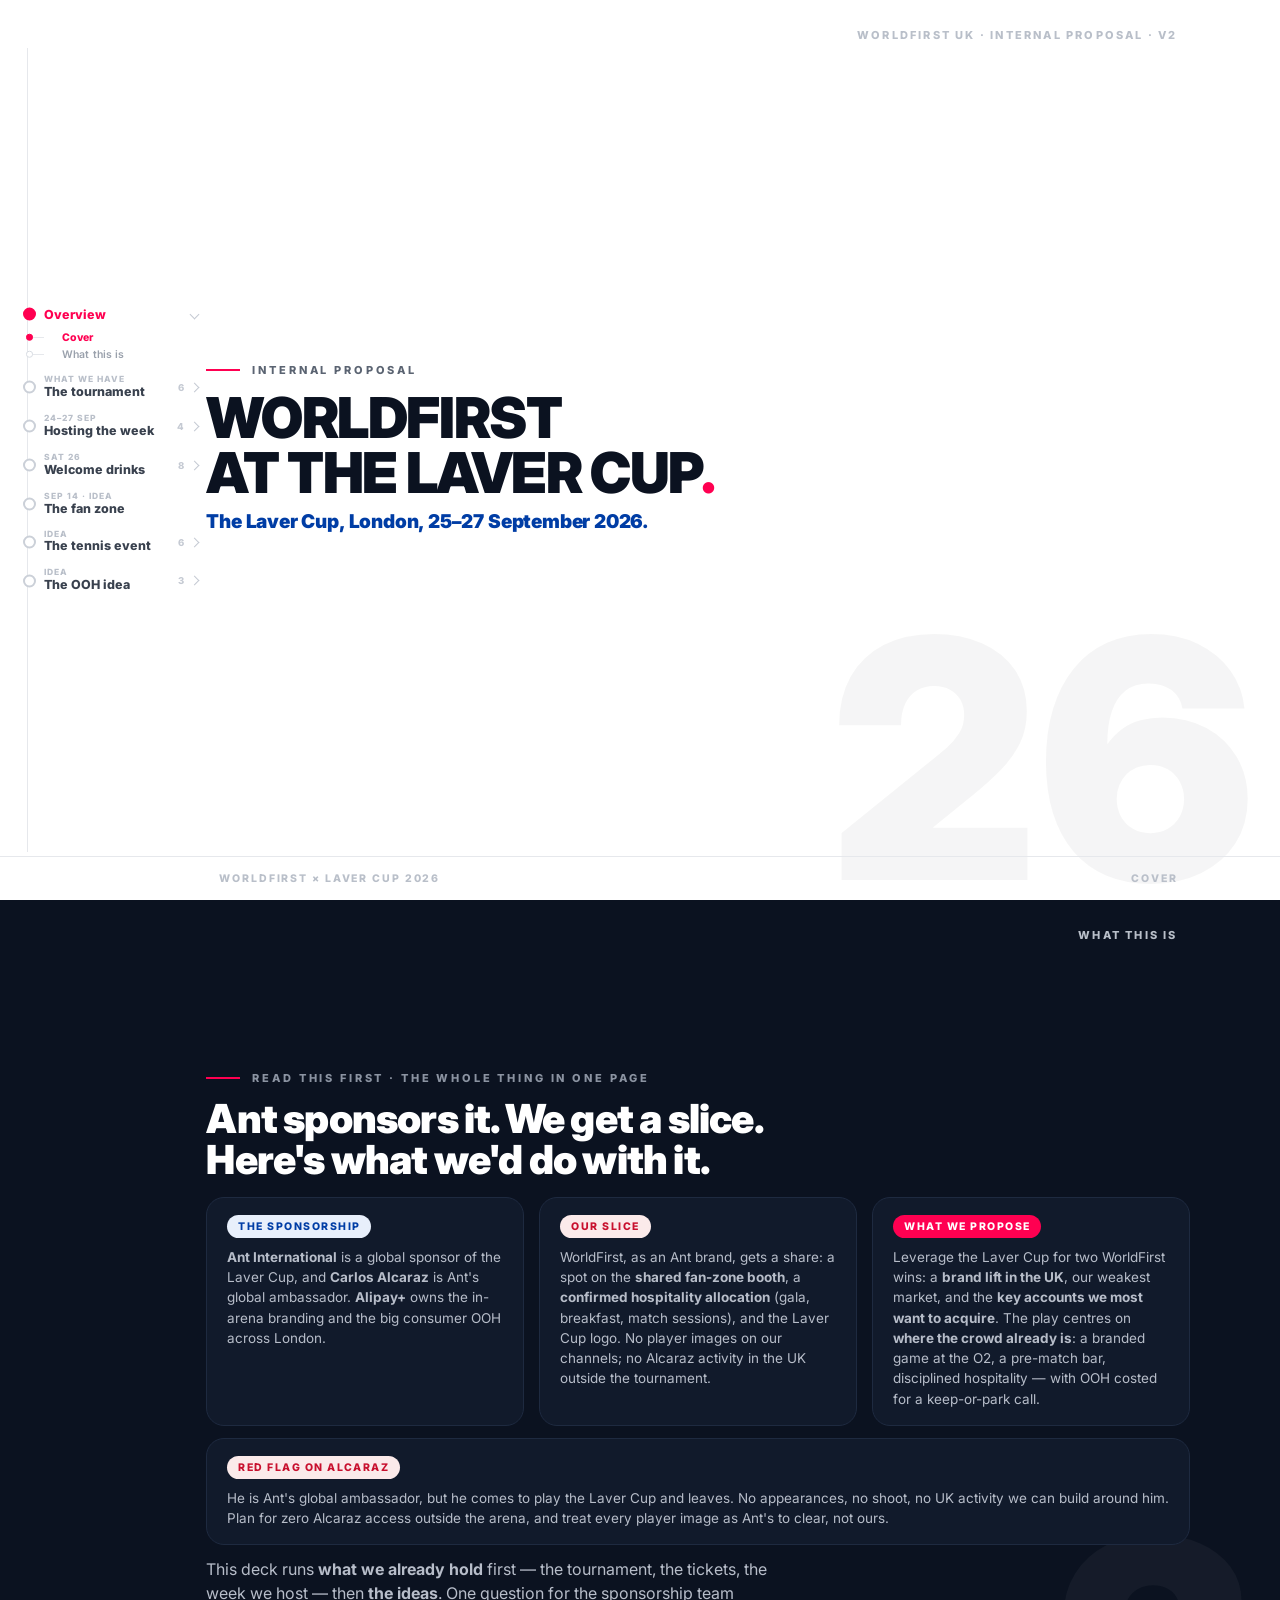
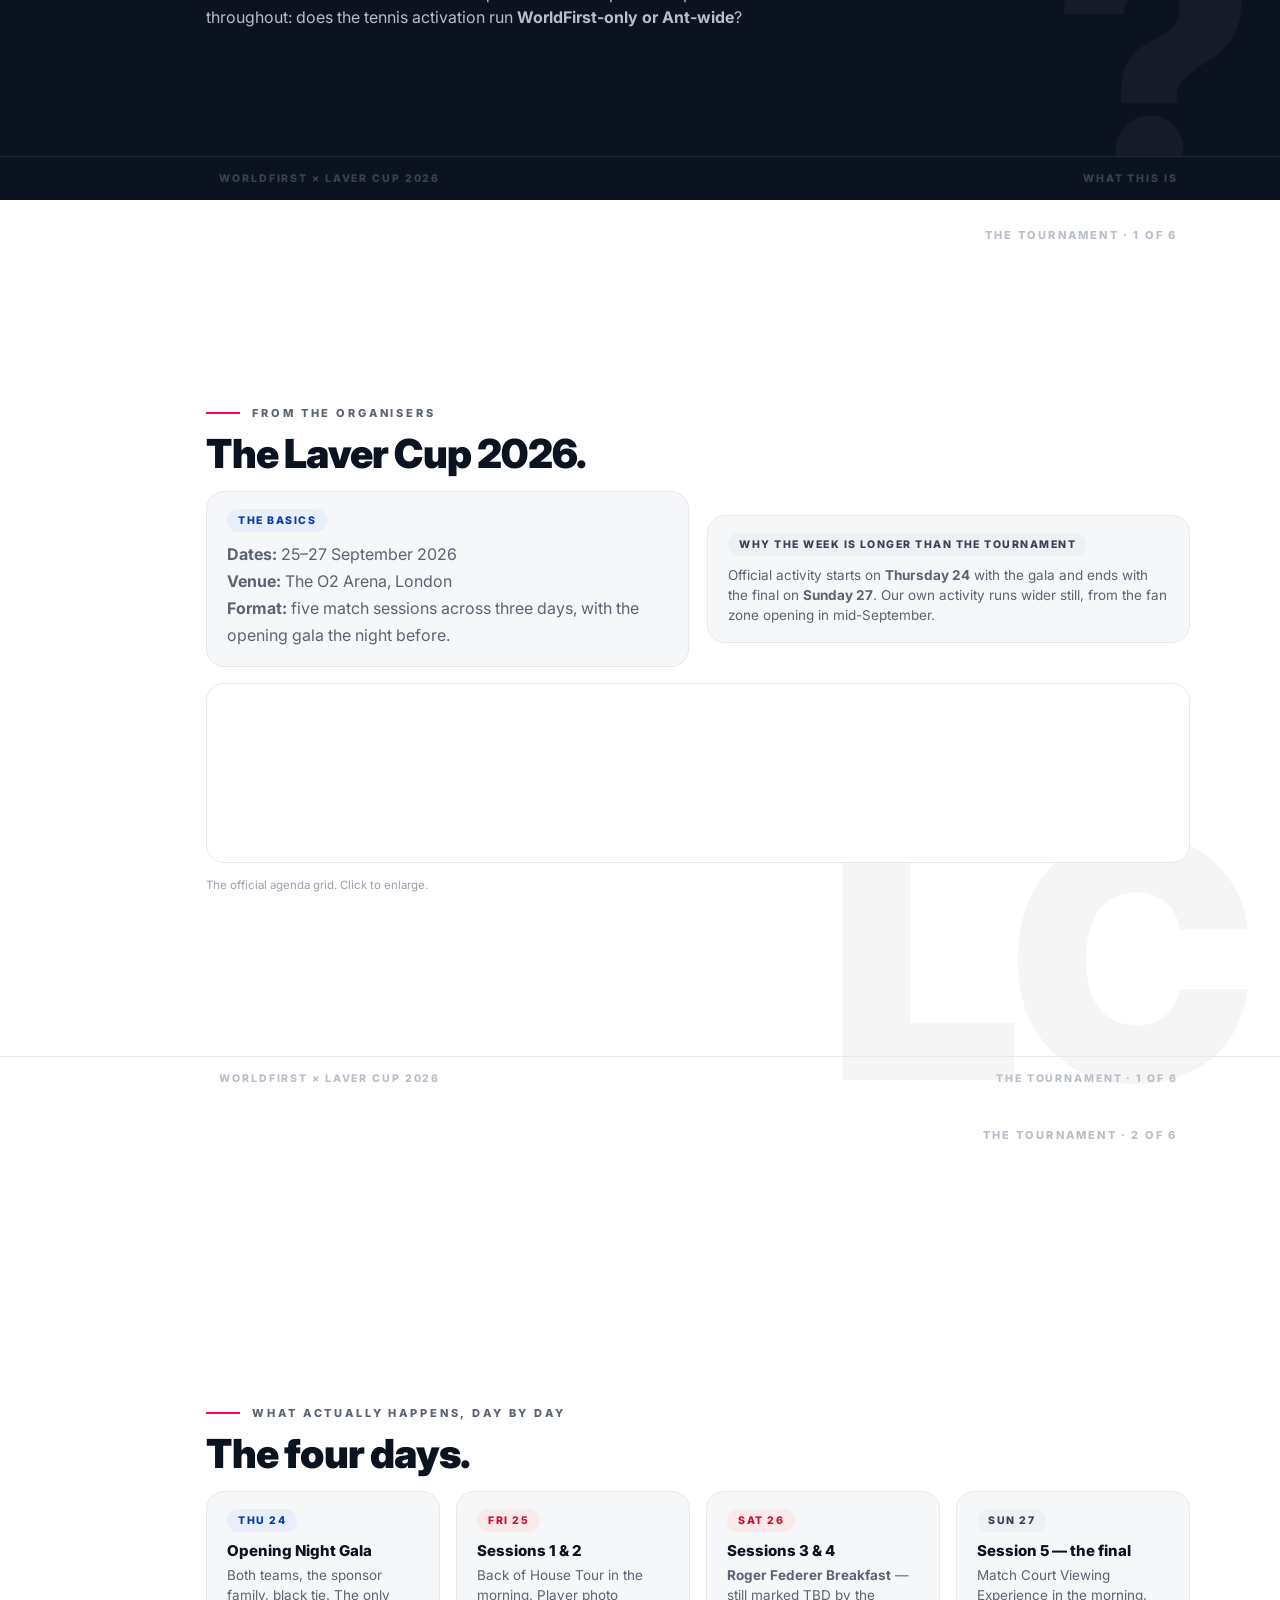
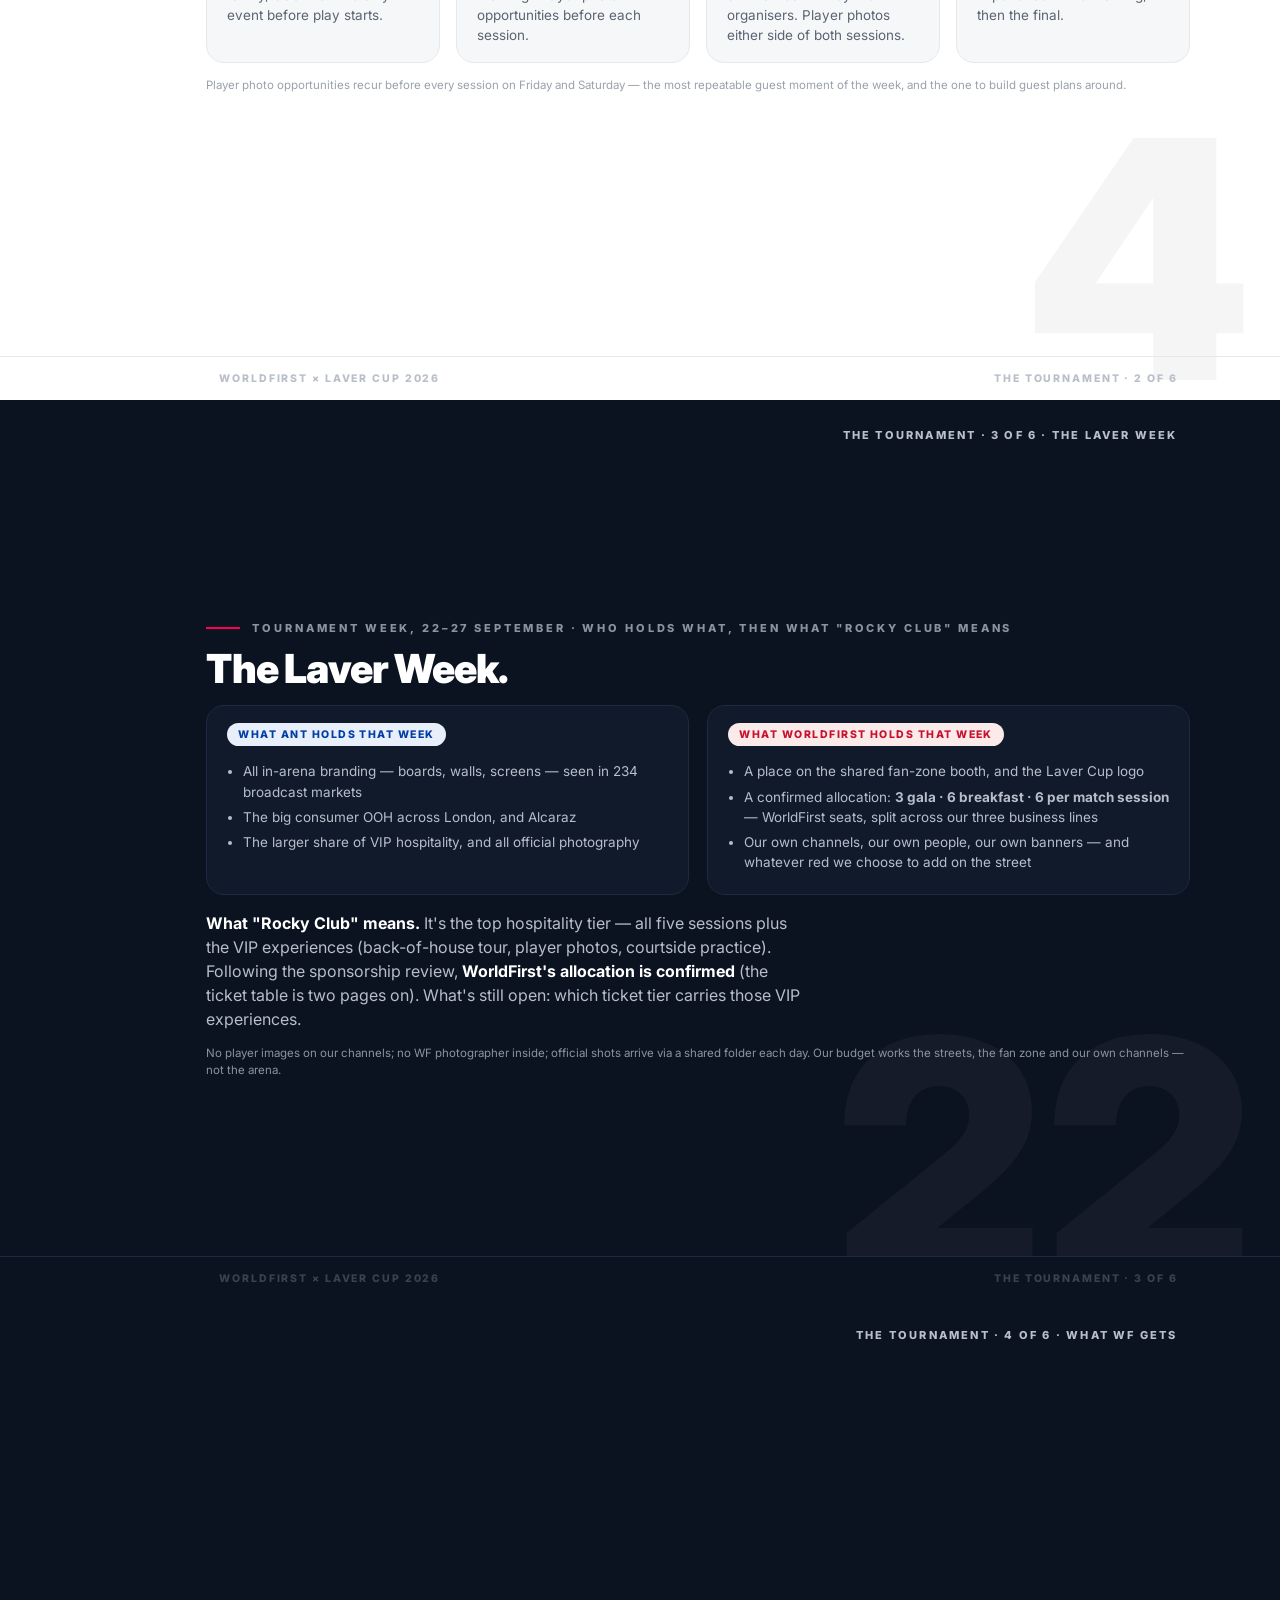
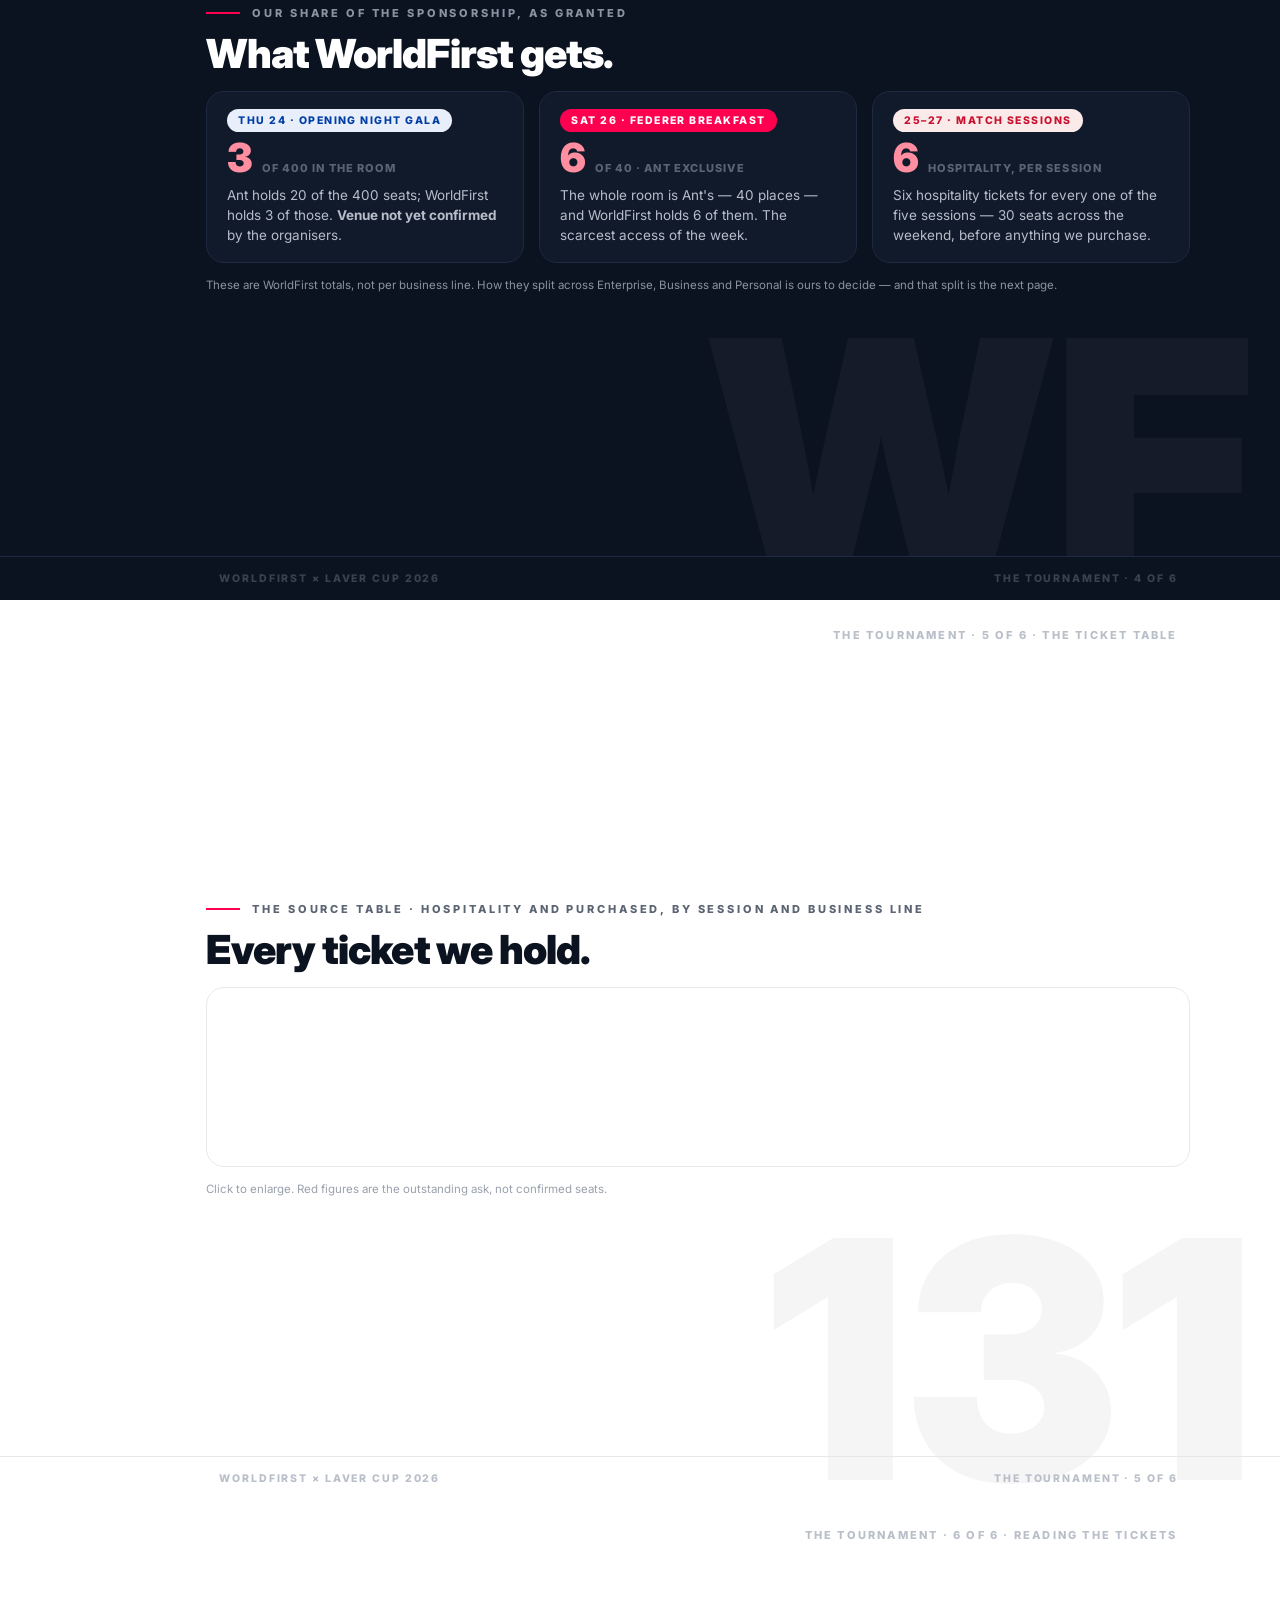
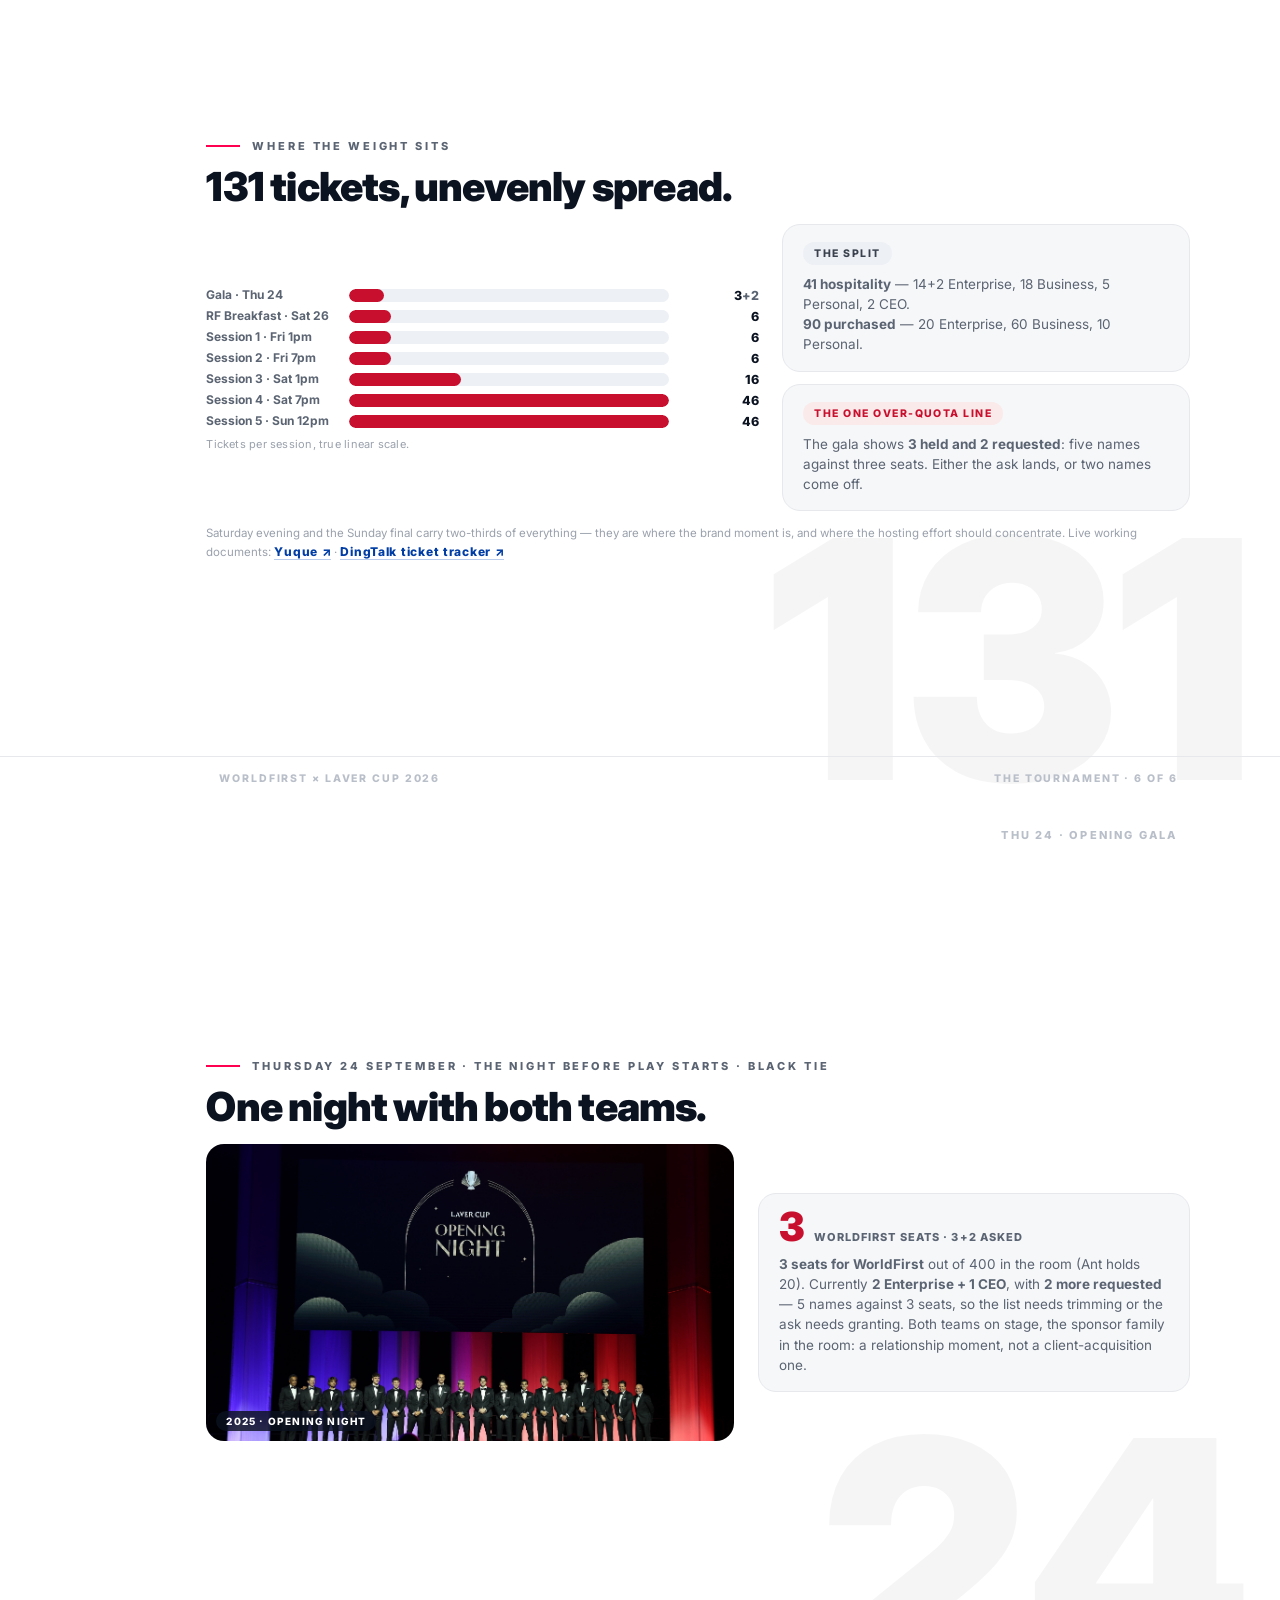
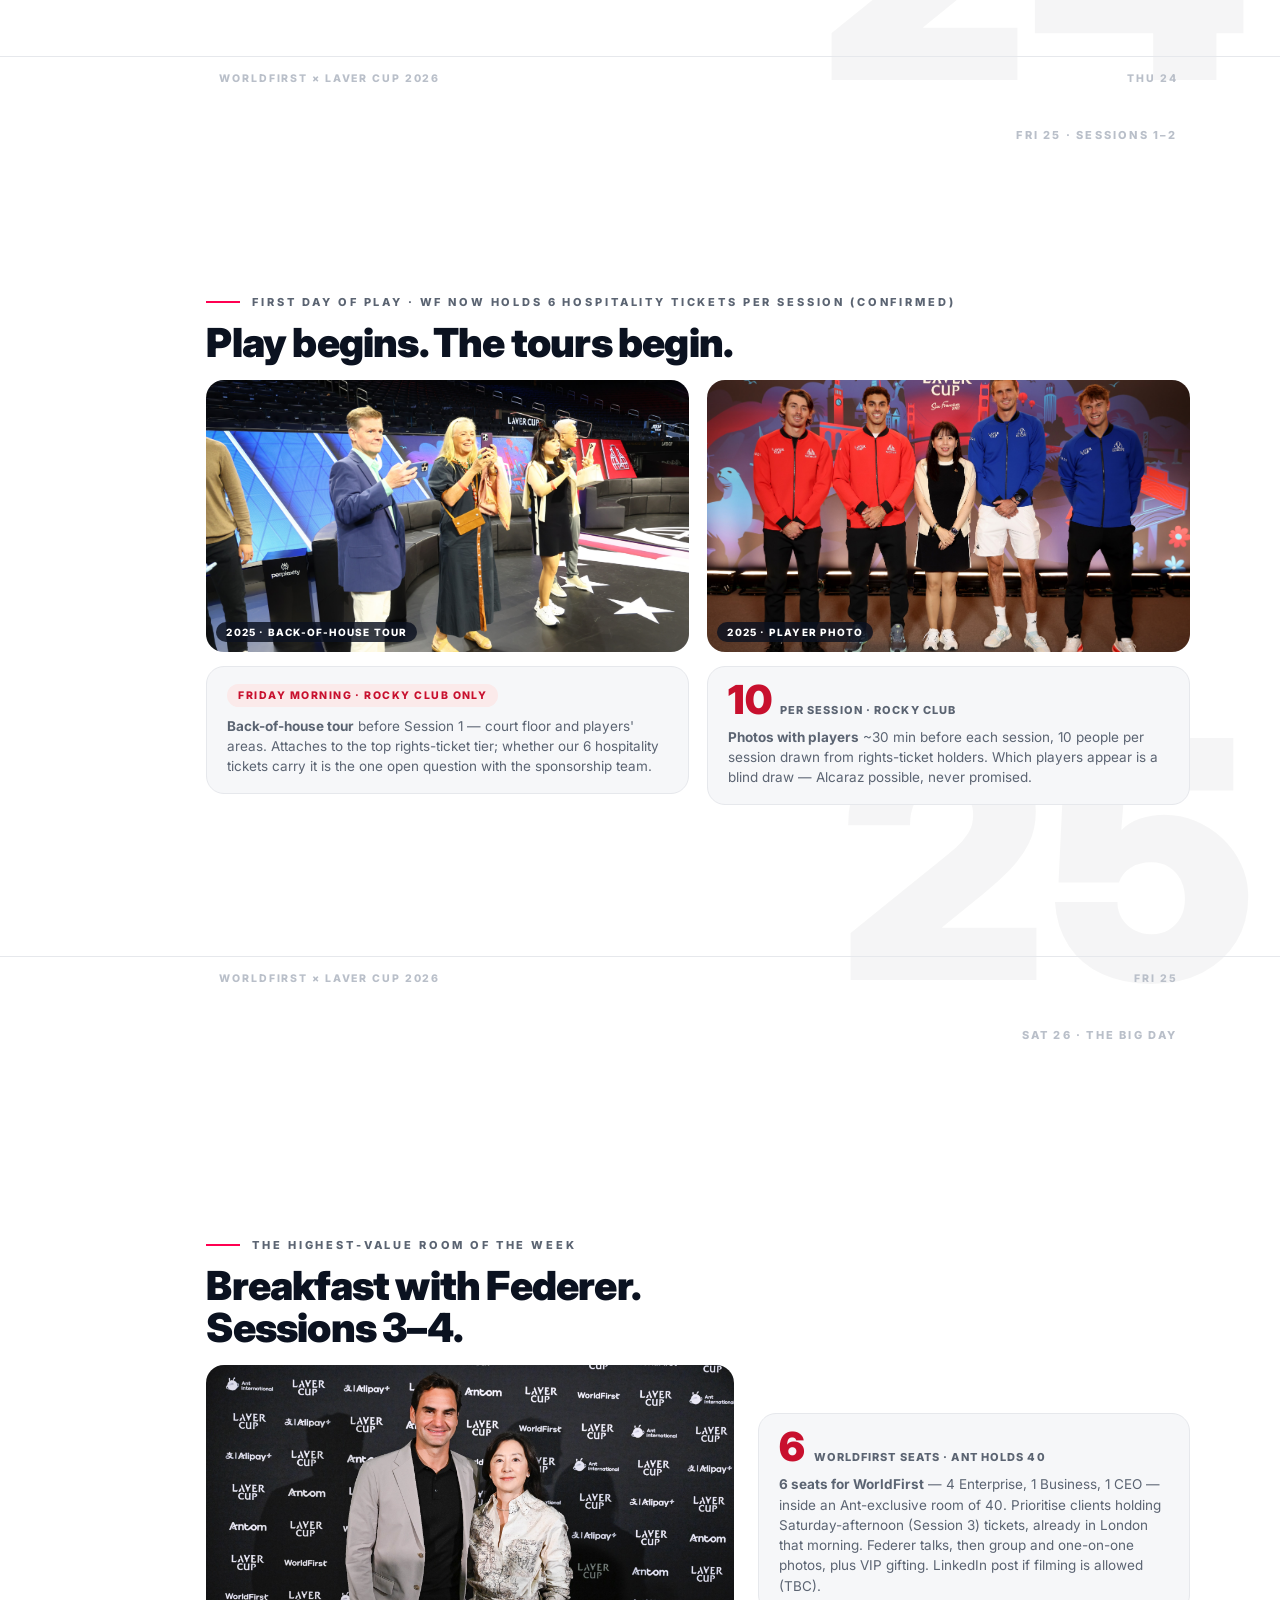
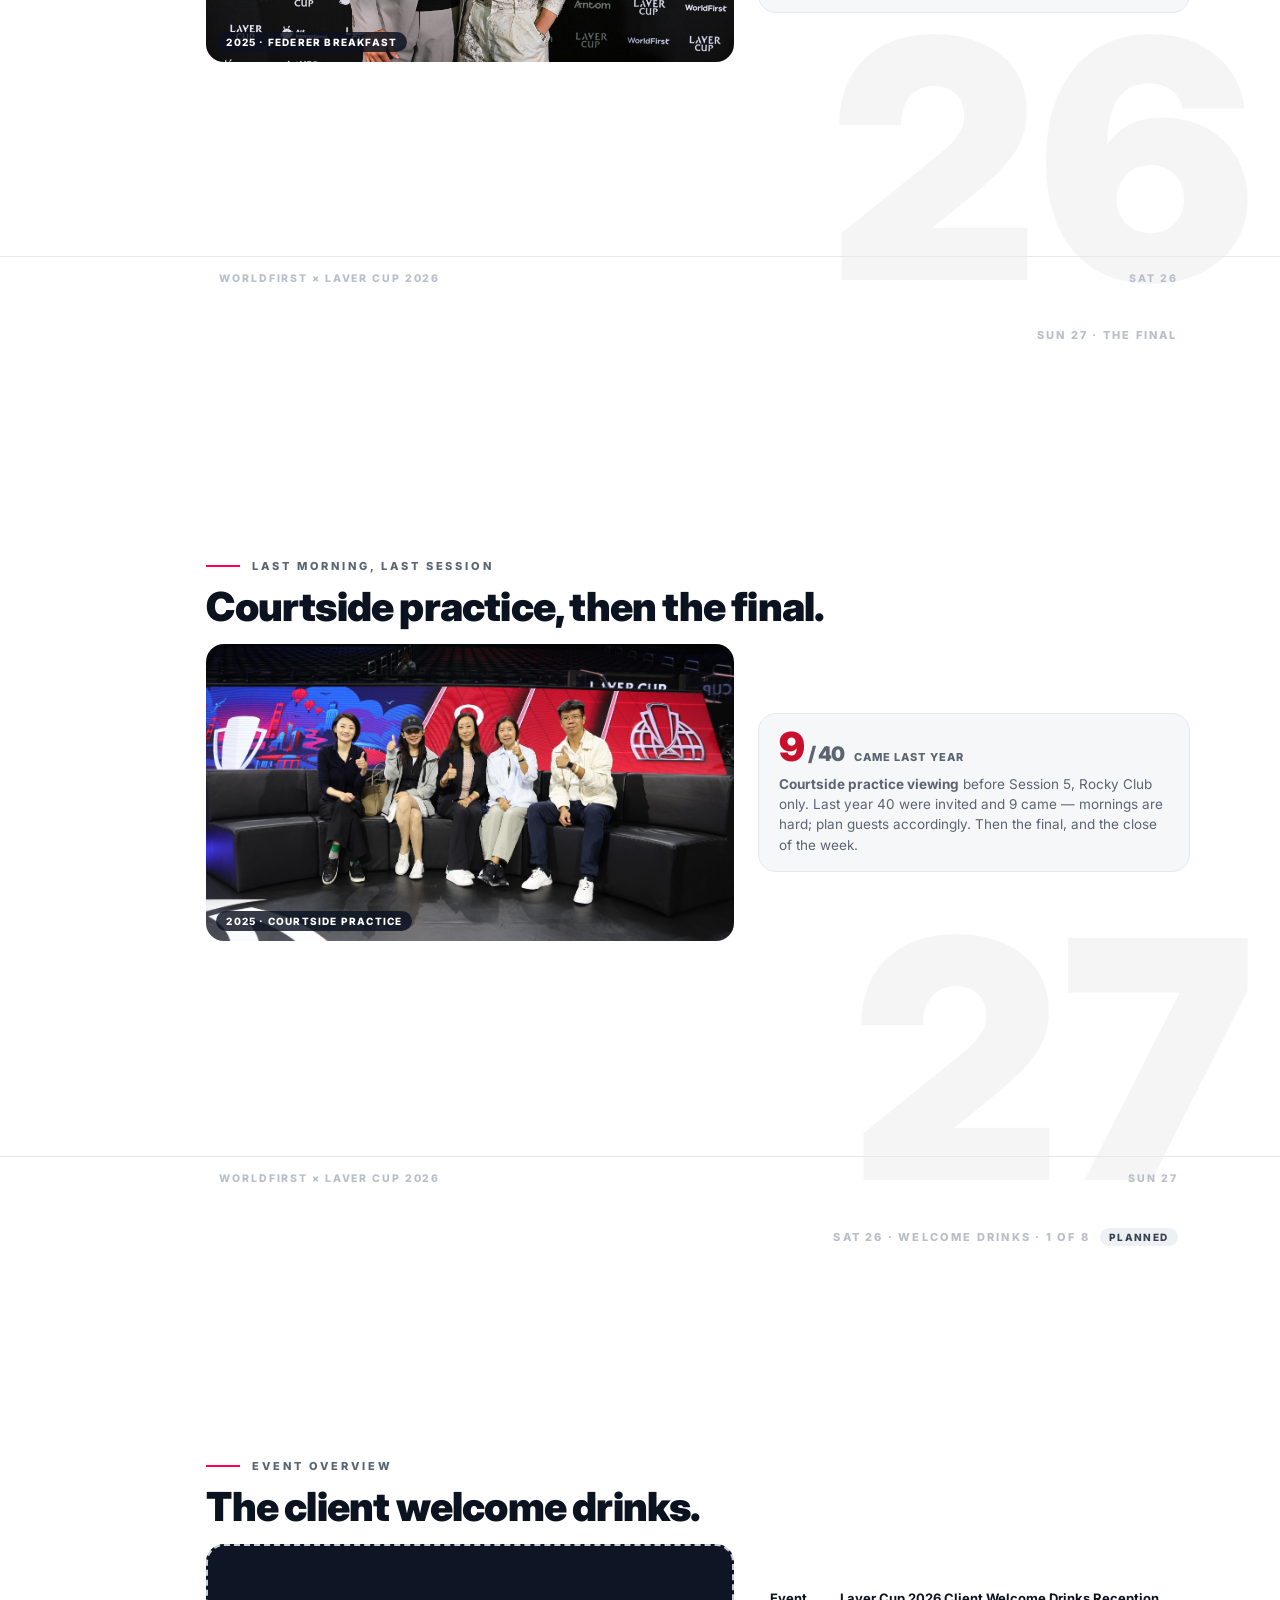
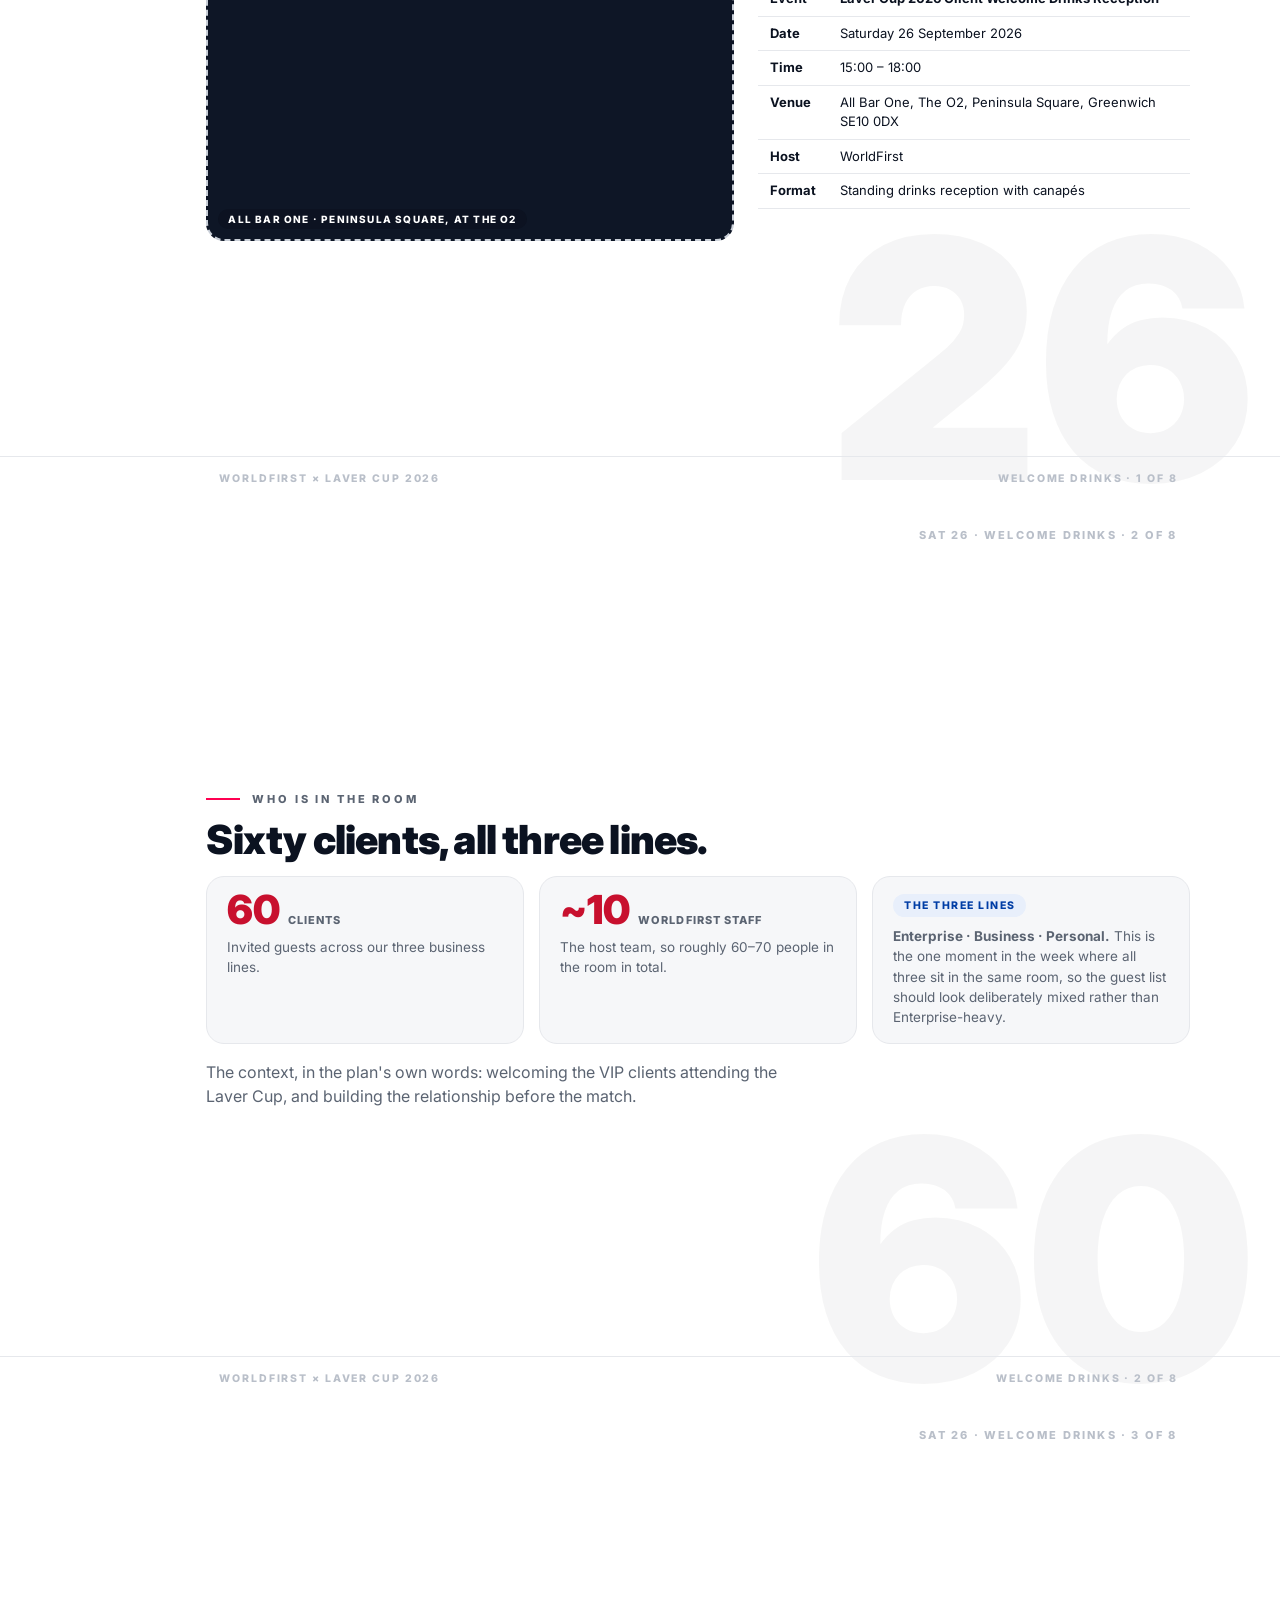
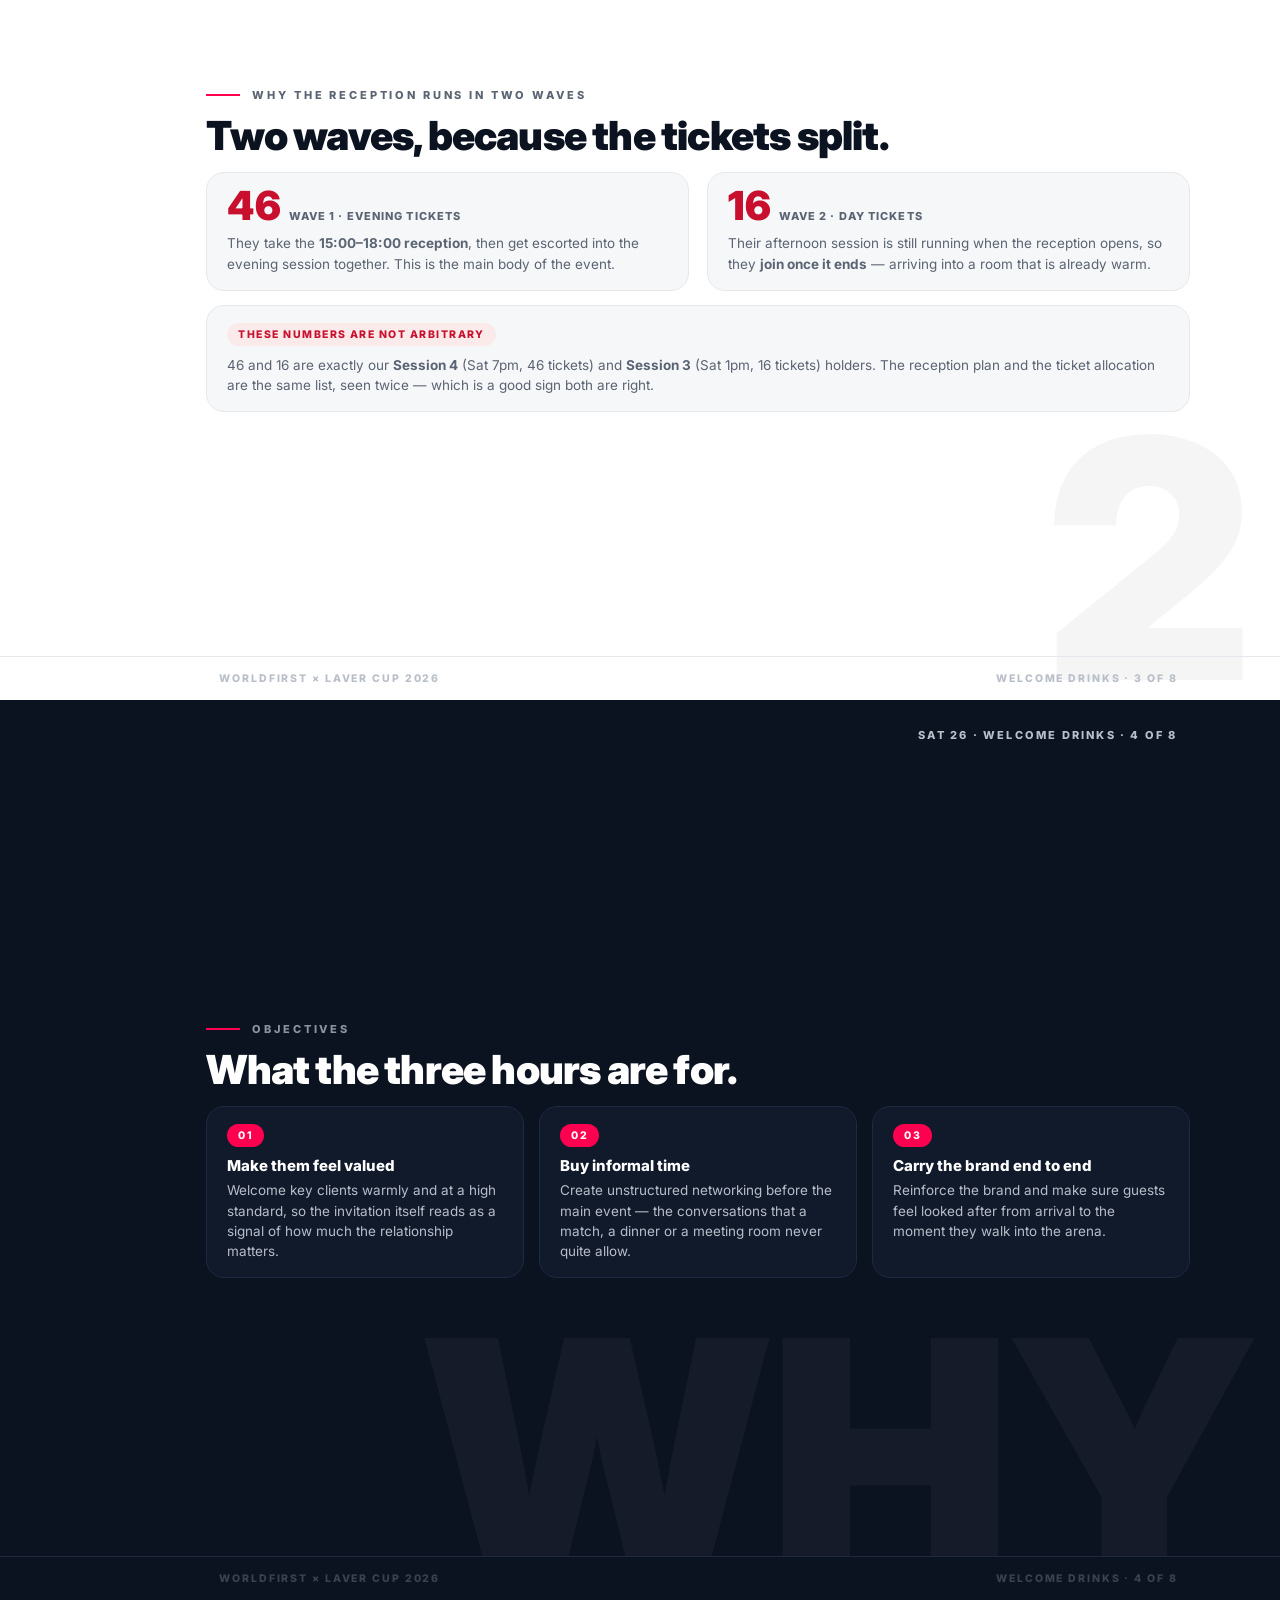
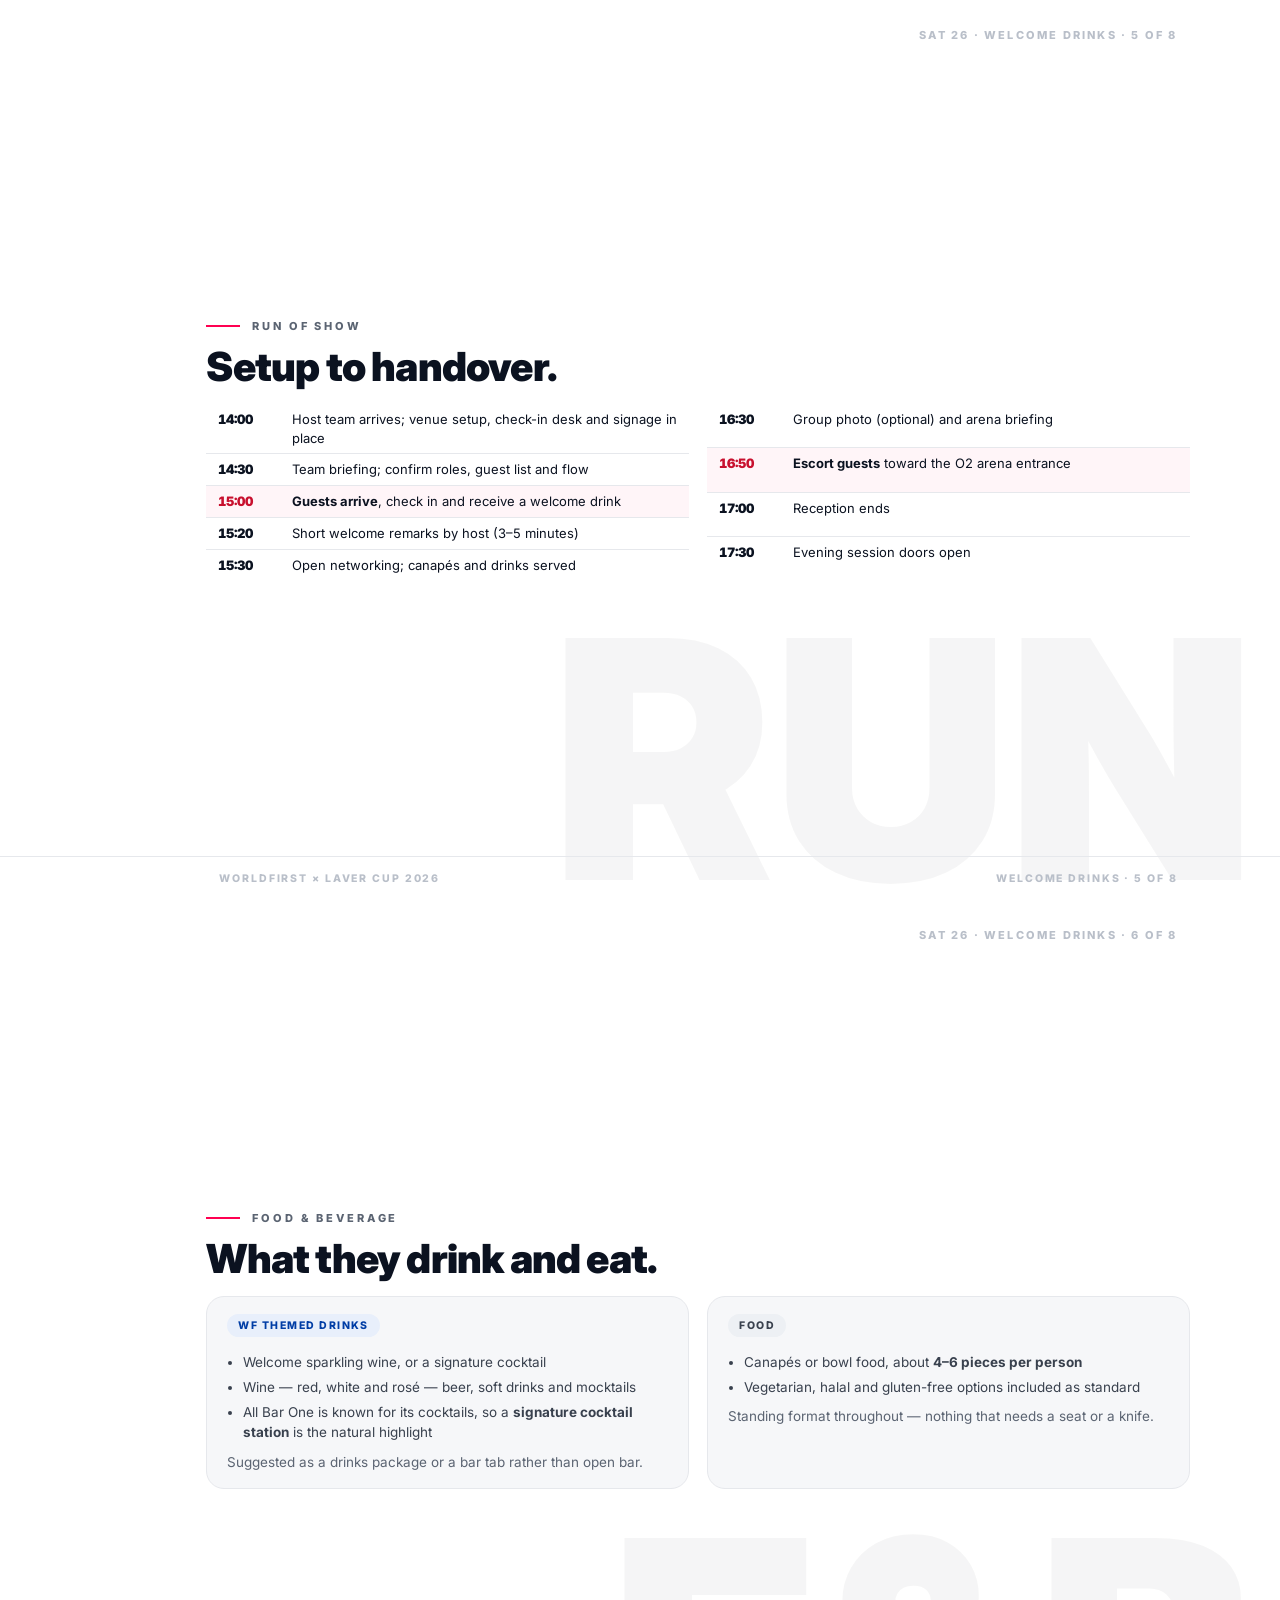
==== v2.html @ 59fb2405 "Fold logic: a cluster is open only while you're inside it Was a manual accordion (click to toggle, s" ====
<!DOCTYPE html>
<html lang="en">
<head>
<meta charset="UTF-8">
<meta name="viewport" content="width=device-width, initial-scale=1.0">
<meta name="robots" content="noindex, nofollow">
<title>WorldFirst × Laver Cup 2026 — the plan (v2)</title>
<link rel="preconnect" href="https://fonts.googleapis.com">
<link href="https://fonts.googleapis.com/css2?family=Inter:wght@400;500;600;800;900&display=swap" rel="stylesheet">
<link rel="stylesheet" href="styles.css">
</head>
<body class="haspanel">
<div class="bar" id="bar"></div>

<nav class="datenav" id="datenav">
  <div class="cl">
    <button class="cl-head" type="button"><span class="cl-txt"><span class="cl-name">Overview</span><span class="cl-cur"></span></span><span class="cl-n">2</span><span class="chev"></span></button>
    <div class="cl-body">
      <a href="#s-cover"><span class="dd">Cover</span></a>
      <a href="#s-brief"><span class="dd">What this is</span></a>
    </div>
  </div>
  <div class="cl">
    <button class="cl-head" type="button"><span class="cl-txt"><span class="cl-dt">What we have</span><span class="cl-name">The tournament</span><span class="cl-cur"></span></span><span class="cl-n">6</span><span class="chev"></span></button>
    <div class="cl-body">
      <a href="#s-official"><span class="dd">The four days</span></a>
      <a href="#s-days"><span class="dd">Day by day</span></a>
      <a href="#s-arena"><span class="dd">The Laver Week</span></a>
      <a href="#s-benefits"><span class="dd">What WF gets</span></a>
      <a href="#s-tickets"><span class="dd">Ticket table</span></a>
      <a href="#s-tickets2"><span class="dd">Reading the tickets</span></a>
    </div>
  </div>
  <div class="cl">
    <button class="cl-head" type="button"><span class="cl-txt"><span class="cl-dt">24–27 Sep</span><span class="cl-name">Hosting the week</span><span class="cl-cur"></span></span><span class="cl-n">4</span><span class="chev"></span></button>
    <div class="cl-body">
      <a href="#s-0924"><span class="dd">Thu 24 · Opening gala</span></a>
      <a href="#s-0925"><span class="dd">Fri 25 · Sessions 1–2</span></a>
      <a href="#s-0926"><span class="dd">Sat 26 · Federer breakfast</span></a>
      <a href="#s-0927"><span class="dd">Sun 27 · The final</span></a>
    </div>
  </div>
  <div class="cl">
    <button class="cl-head" type="button"><span class="cl-txt"><span class="cl-dt">Sat 26</span><span class="cl-name">Welcome drinks</span><span class="cl-cur"></span></span><span class="cl-n">8</span><span class="chev"></span></button>
    <div class="cl-body">
      <a href="#s-drinks"><span class="dd">Event overview</span></a>
      <a href="#s-drinks-who"><span class="dd">The room</span></a>
      <a href="#s-drinks-wave"><span class="dd">Two waves</span></a>
      <a href="#s-drinks-goals"><span class="dd">Objectives</span></a>
      <a href="#s-drinks-ros"><span class="dd">Run of show</span></a>
      <a href="#s-drinks-fb"><span class="dd">Food &amp; drink</span></a>
      <a href="#s-drinks-gift"><span class="dd">The gift set</span></a>
      <a href="#s-drinks-budget"><span class="dd">The budget</span></a>
    </div>
  </div>
  <div class="cl solo">
    <a class="cl-head" href="#s-0914"><span class="cl-txt"><span class="cl-dt">Sep 14 · idea</span><span class="cl-name">The fan zone</span></span></a>
  </div>
  <div class="cl">
    <button class="cl-head" type="button"><span class="cl-txt"><span class="cl-dt">Idea</span><span class="cl-name">The tennis event</span><span class="cl-cur"></span></span><span class="cl-n">6</span><span class="chev"></span></button>
    <div class="cl-body">
      <a href="#s-ka"><span class="dd">Three ways to play it</span></a>
      <a href="#s-ka2"><span class="dd">Who's in the room</span></a>
      <a href="#s-games"><span class="dd">The games</span></a>
      <a href="#s-pro"><span class="dd">The guest pro</span></a>
      <a href="#s-keep"><span class="dd">The take-home</span></a>
      <a href="#s-cost"><span class="dd">The cost</span></a>
    </div>
  </div>
  <div class="cl">
    <button class="cl-head" type="button"><span class="cl-txt"><span class="cl-dt">Idea</span><span class="cl-name">The OOH idea</span><span class="cl-cur"></span></span><span class="cl-n">3</span><span class="chev"></span></button>
    <div class="cl-body">
      <a href="#s-ooh"><span class="dd">Two concepts</span></a>
      <a href="#s-ooh2"><span class="dd">Where it runs</span></a>
      <a href="#s-drum"><span class="dd">The digital drum</span></a>
    </div>
  </div>
</nav>

<!-- COVER -->
<section class="slide" id="s-cover">
  <div class="num">WORLDFIRST UK · INTERNAL PROPOSAL · V2</div>
  <div class="ghost">26</div>
  <div class="wrap">
    <div class="kicker">Internal proposal</div>
    <h1>WORLDFIRST<br>AT THE LAVER CUP<span style="color:var(--wf)">.</span></h1>
    <p class="dateline blue"><b>The Laver Cup, London, 25–27 September 2026.</b></p>
  </div>
  <div class="strip"><span>WorldFirst × Laver Cup 2026</span><span>COVER</span></div>
</section>

<!-- WHAT THIS IS -->
<section class="slide dark" id="s-brief">
  <div class="num">WHAT THIS IS</div>
  <div class="ghost">?</div>
  <div class="wrap">
    <div class="kicker">Read this first · the whole thing in one page</div>
    <h2 style="color:#fff">Ant sponsors it. We get a slice.<br>Here's what we'd do with it.</h2>
    <div class="grid3">
      <div class="card">
        <span class="chip blue">The sponsorship</span>
        <p><b>Ant International</b> is a global sponsor of the Laver Cup, and <b>Carlos Alcaraz</b> is Ant's global ambassador. <b>Alipay+</b> owns the in-arena branding and the big consumer OOH across London.</p>
      </div>
      <div class="card">
        <span class="chip red">Our slice</span>
        <p>WorldFirst, as an Ant brand, gets a share: a spot on the <b>shared fan-zone booth</b>, a <b>confirmed hospitality allocation</b> (gala, breakfast, match sessions), and the Laver Cup logo. No player images on our channels; no Alcaraz activity in the UK outside the tournament.</p>
      </div>
      <div class="card">
        <span class="chip pink">What we propose</span>
        <p>Leverage the Laver Cup for two WorldFirst wins: a <b>brand lift in the UK</b>, our weakest market, and the <b>key accounts we most want to acquire</b>. The play centres on <b>where the crowd already is</b>: a branded game at the O2, a pre-match bar, disciplined hospitality — with OOH costed for a keep-or-park call.</p>
      </div>
    </div>
    <div class="card" style="margin-top:12px">
      <span class="chip red">Red flag on Alcaraz</span>
      <p>He is Ant's global ambassador, but he comes to play the Laver Cup and leaves. No appearances, no shoot, no UK activity we can build around him. Plan for zero Alcaraz access outside the arena, and treat every player image as Ant's to clear, not ours.</p>
    </div>
    <p class="lead" style="margin-top:12px;color:#B7BDC9">This deck runs <b>what we already hold</b> first — the tournament, the tickets, the week we host — then <b>the ideas</b>. One question for the sponsorship team throughout: does the tennis activation run <b>WorldFirst-only or Ant-wide</b>?</p>
  </div>
  <div class="strip"><span>WorldFirst × Laver Cup 2026</span><span>WHAT THIS IS</span></div>
</section>

<!-- REFERENCE · 1 THE TOURNAMENT -->
<section class="slide" id="s-official">
  <div class="num">THE TOURNAMENT · 1 OF 6</div>
  <div class="ghost">LC</div>
  <div class="wrap">
    <div class="kicker">From the organisers</div>
    <h2>The Laver Cup 2026.</h2>
    <div class="grid2" style="align-items:center">
      <div class="card">
        <span class="chip blue">The basics</span>
        <p style="font-size:16px;line-height:1.7"><b>Dates:</b> 25–27 September 2026<br><b>Venue:</b> The O2 Arena, London<br><b>Format:</b> five match sessions across three days, with the opening gala the night before.</p>
      </div>
      <div class="card">
        <span class="chip grey">Why the week is longer than the tournament</span>
        <p>Official activity starts on <b>Thursday 24</b> with the gala and ends with the final on <b>Sunday 27</b>. Our own activity runs wider still, from the fan zone opening in mid-September.</p>
      </div>
    </div>
    <figure class="pic" style="background:#fff;border:1px solid var(--line);margin-top:16px"><img src="img/lc-agenda.png" alt="Official Laver Cup 2026 agenda, 24 to 27 September" width="1000" height="192" onerror="this.closest('figure').classList.add('ph');this.style.display='none'"></figure>
    <p class="foot">The official agenda grid. Click to enlarge.</p>
  </div>
  <div class="strip"><span>WorldFirst × Laver Cup 2026</span><span>THE TOURNAMENT · 1 OF 6</span></div>
</section>

<!-- REFERENCE · 2 THE FOUR DAYS -->
<section class="slide" id="s-days">
  <div class="num">THE TOURNAMENT · 2 OF 6</div>
  <div class="ghost">4</div>
  <div class="wrap">
    <div class="kicker">What actually happens, day by day</div>
    <h2>The four days.</h2>
    <div class="grid4">
      <div class="card">
        <span class="chip blue">Thu 24</span>
        <h3>Opening Night Gala</h3>
        <p>Both teams, the sponsor family, black tie. The only event before play starts.</p>
      </div>
      <div class="card">
        <span class="chip red">Fri 25</span>
        <h3>Sessions 1 &amp; 2</h3>
        <p>Back of House Tour in the morning. Player photo opportunities before each session.</p>
      </div>
      <div class="card">
        <span class="chip red">Sat 26</span>
        <h3>Sessions 3 &amp; 4</h3>
        <p><b>Roger Federer Breakfast</b> — still marked TBD by the organisers. Player photos either side of both sessions.</p>
      </div>
      <div class="card">
        <span class="chip grey">Sun 27</span>
        <h3>Session 5 — the final</h3>
        <p>Match Court Viewing Experience in the morning, then the final.</p>
      </div>
    </div>
    <p class="foot">Player photo opportunities recur before every session on Friday and Saturday — the most repeatable guest moment of the week, and the one to build guest plans around.</p>
  </div>
  <div class="strip"><span>WorldFirst × Laver Cup 2026</span><span>THE TOURNAMENT · 2 OF 6</span></div>
</section>

<!-- WK OF 22 · RIGHTS, PLAINLY -->
<section class="slide dark" id="s-arena">
  <div class="num">THE TOURNAMENT · 3 OF 6 · THE LAVER WEEK</div>
  <div class="ghost">22</div>
  <div class="wrap">
    <div class="kicker">Tournament week, 22–27 September · who holds what, then what "Rocky Club" means</div>
    <h2 style="color:#fff">The Laver Week.</h2>
    <div class="grid2">
      <div class="card">
        <span class="chip blue">What Ant holds that week</span>
        <ul>
          <li>All in-arena branding — boards, walls, screens — seen in 234 broadcast markets</li>
          <li>The big consumer OOH across London, and Alcaraz</li>
          <li>The larger share of VIP hospitality, and all official photography</li>
        </ul>
      </div>
      <div class="card">
        <span class="chip red">What WorldFirst holds that week</span>
        <ul>
          <li>A place on the shared fan-zone booth, and the Laver Cup logo</li>
          <li>A confirmed allocation: <b>3 gala · 6 breakfast · 6 per match session</b> — WorldFirst seats, split across our three business lines</li>
          <li>Our own channels, our own people, our own banners — and whatever red we choose to add on the street</li>
        </ul>
      </div>
    </div>
    <p class="lead" style="margin-top:16px;margin-bottom:0"><b style="color:#fff">What "Rocky Club" means.</b> It's the top hospitality tier — all five sessions plus the VIP experiences (back-of-house tour, player photos, courtside practice). Following the sponsorship review, <b style="color:#fff">WorldFirst's allocation is confirmed</b> (the ticket table is two pages on). What's still open: which ticket tier carries those VIP experiences.</p>
    <p class="foot" style="color:#8B93A1">No player images on our channels; no WF photographer inside; official shots arrive via a shared folder each day. Our budget works the streets, the fan zone and our own channels — not the arena.</p>
  </div>
  <div class="strip"><span>WorldFirst × Laver Cup 2026</span><span>THE TOURNAMENT · 3 OF 6</span></div>
</section>

<!-- REFERENCE · 3 WHAT WF GETS -->
<section class="slide dark" id="s-benefits">
  <div class="num">THE TOURNAMENT · 4 OF 6 · WHAT WF GETS</div>
  <div class="ghost">WF</div>
  <div class="wrap">
    <div class="kicker">Our share of the sponsorship, as granted</div>
    <h2 style="color:#fff">What WorldFirst gets.</h2>
    <div class="grid3">
      <div class="card">
        <span class="chip blue">Thu 24 · Opening Night Gala</span>
        <div class="numhi"><span class="n">3</span><span class="u">of 400 in the room</span></div>
        <p>Ant holds 20 of the 400 seats; WorldFirst holds 3 of those. <b>Venue not yet confirmed</b> by the organisers.</p>
      </div>
      <div class="card">
        <span class="chip pink">Sat 26 · Federer Breakfast</span>
        <div class="numhi"><span class="n">6</span><span class="u">of 40 · Ant exclusive</span></div>
        <p>The whole room is Ant's — 40 places — and WorldFirst holds 6 of them. The scarcest access of the week.</p>
      </div>
      <div class="card">
        <span class="chip red">25–27 · Match sessions</span>
        <div class="numhi"><span class="n">6</span><span class="u">hospitality, per session</span></div>
        <p>Six hospitality tickets for every one of the five sessions — 30 seats across the weekend, before anything we purchase.</p>
      </div>
    </div>
    <p class="foot" style="color:#8B93A1">These are WorldFirst totals, not per business line. How they split across Enterprise, Business and Personal is ours to decide — and that split is the next page.</p>
  </div>
  <div class="strip"><span>WorldFirst × Laver Cup 2026</span><span>THE TOURNAMENT · 4 OF 6</span></div>
</section>

<!-- REFERENCE · 4 THE TICKET TABLE -->
<section class="slide" id="s-tickets">
  <div class="num">THE TOURNAMENT · 5 OF 6 · THE TICKET TABLE</div>
  <div class="ghost">131</div>
  <div class="wrap">
    <div class="kicker">The source table · hospitality and purchased, by session and business line</div>
    <h2>Every ticket we hold.</h2>
    <figure class="pic" style="background:#fff;border:1px solid var(--line)"><img src="img/lc-ticket-table.png" alt="WF ticket overview by session and business line" width="1000" height="278" onerror="this.closest('figure').classList.add('ph');this.style.display='none'"></figure>
    <p class="foot">Click to enlarge. Red figures are the outstanding ask, not confirmed seats.</p>
  </div>
  <div class="strip"><span>WorldFirst × Laver Cup 2026</span><span>THE TOURNAMENT · 5 OF 6</span></div>
</section>

<!-- REFERENCE · 5 READING THE TICKETS -->
<section class="slide" id="s-tickets2">
  <div class="num">THE TOURNAMENT · 6 OF 6 · READING THE TICKETS</div>
  <div class="ghost">131</div>
  <div class="wrap">
    <div class="kicker">Where the weight sits</div>
    <h2>131 tickets, unevenly spread.</h2>
    <div class="hero2" style="grid-template-columns:1.15fr .85fr">
      <div>
        <div class="bars">
          <div class="bar-row"><span class="bar-label">Gala · Thu 24</span><span class="bar-track"><span class="bar-fill" style="width:10.9%"></span></span><span class="bar-val">3<span style="color:var(--grey)">+2</span></span></div>
          <div class="bar-row"><span class="bar-label">RF Breakfast · Sat 26</span><span class="bar-track"><span class="bar-fill" style="width:13%"></span></span><span class="bar-val">6</span></div>
          <div class="bar-row"><span class="bar-label">Session 1 · Fri 1pm</span><span class="bar-track"><span class="bar-fill" style="width:13%"></span></span><span class="bar-val">6</span></div>
          <div class="bar-row"><span class="bar-label">Session 2 · Fri 7pm</span><span class="bar-track"><span class="bar-fill" style="width:13%"></span></span><span class="bar-val">6</span></div>
          <div class="bar-row"><span class="bar-label">Session 3 · Sat 1pm</span><span class="bar-track"><span class="bar-fill" style="width:34.8%"></span></span><span class="bar-val">16</span></div>
          <div class="bar-row"><span class="bar-label">Session 4 · Sat 7pm</span><span class="bar-track"><span class="bar-fill" style="width:100%"></span></span><span class="bar-val">46</span></div>
          <div class="bar-row"><span class="bar-label">Session 5 · Sun 12pm</span><span class="bar-track"><span class="bar-fill" style="width:100%"></span></span><span class="bar-val">46</span></div>
        </div>
        <p class="chartnote">Tickets per session, true linear scale.</p>
      </div>
      <div>
        <div class="card" style="margin-bottom:12px">
          <span class="chip grey">The split</span>
          <p><b>41 hospitality</b> — 14+2 Enterprise, 18 Business, 5 Personal, 2 CEO.<br><b>90 purchased</b> — 20 Enterprise, 60 Business, 10 Personal.</p>
        </div>
        <div class="card">
          <span class="chip red">The one over-quota line</span>
          <p>The gala shows <b>3 held and 2 requested</b>: five names against three seats. Either the ask lands, or two names come off.</p>
        </div>
      </div>
    </div>
    <p class="foot">Saturday evening and the Sunday final carry two-thirds of everything — they are where the brand moment is, and where the hosting effort should concentrate. Live working documents: <a class="doclink" href="https://yuque.antfin.com/g/xingyujing.xyj/rzxb6s/cw4ix7ogoxlqzs47/collaborator/join?token=cOJQXy0DTeVbY4nR&amp;source=doc_collaborator#" target="_blank" rel="noopener">Yuque ↗</a> · <a class="doclink" href="https://alidocs.dingtalk.com/spreadsheetv2/njwqQvJVfoX7AKbK/edit?chInfo=im&amp;onlineEdit=true&amp;utm_medium=im_card&amp;utm_source=im&amp;docKey=4j6OJ5jej75K6q3p&amp;dentryKey=njwqQvJVfoX7AKbK&amp;type=s&amp;cid=72657681677&amp;dontjump=true" target="_blank" rel="noopener">DingTalk ticket tracker ↗</a></p>
  </div>
  <div class="strip"><span>WorldFirst × Laver Cup 2026</span><span>THE TOURNAMENT · 6 OF 6</span></div>
</section>

<!-- WED 24 · GALA -->
<section class="slide" id="s-0924">
  <div class="num">THU 24 · OPENING GALA</div>
  <div class="ghost">24</div>
  <div class="wrap">
    <div class="kicker">Thursday 24 September · the night before play starts · black tie</div>
    <h2>One night with both teams.</h2>
    <div class="hero2">
      <figure class="pic r169"><span class="cap2">2025 · opening night</span><img src="img/lc-gala.jpg" alt="Opening night gala" loading="lazy" onerror="this.closest('figure').classList.add('ph');this.style.display='none'"></figure>
      <div class="card">
        <div class="numhi"><span class="n">3</span><span class="u">WorldFirst seats · 3+2 asked</span></div>
        <p><b>3 seats for WorldFirst</b> out of 400 in the room (Ant holds 20). Currently <b>2 Enterprise + 1 CEO</b>, with <b>2 more requested</b> — 5 names against 3 seats, so the list needs trimming or the ask needs granting. Both teams on stage, the sponsor family in the room: a relationship moment, not a client-acquisition one.</p>
      </div>
    </div>
  </div>
  <div class="strip"><span>WorldFirst × Laver Cup 2026</span><span>THU 24</span></div>
</section>

<!-- FRI 25 -->
<section class="slide" id="s-0925">
  <div class="num">FRI 25 · SESSIONS 1–2</div>
  <div class="ghost">25</div>
  <div class="wrap">
    <div class="kicker">First day of play · WF now holds 6 hospitality tickets per session (confirmed)</div>
    <h2>Play begins. The tours begin.</h2>
    <div class="grid2">
      <div>
        <figure class="pic r169" style="margin-bottom:14px"><span class="cap2">2025 · back-of-house tour</span><img src="img/lc-tour.jpg" alt="Back of house tour" loading="lazy" onerror="this.closest('figure').classList.add('ph');this.style.display='none'"></figure>
        <div class="card">
          <span class="chip red">Friday morning · Rocky Club only</span>
          <p><b>Back-of-house tour</b> before Session 1 — court floor and players' areas. Attaches to the top rights-ticket tier; whether our 6 hospitality tickets carry it is the one open question with the sponsorship team.</p>
        </div>
      </div>
      <div>
        <figure class="pic r169" style="margin-bottom:14px"><span class="cap2">2025 · player photo</span><img src="img/lc-photoop.jpg" alt="Player photo opportunity" loading="lazy" onerror="this.closest('figure').classList.add('ph');this.style.display='none'"></figure>
        <div class="card">
          <div class="numhi"><span class="n">10</span><span class="u">per session · Rocky Club</span></div>
          <p><b>Photos with players</b> ~30 min before each session, 10 people per session drawn from rights-ticket holders. Which players appear is a blind draw — Alcaraz possible, never promised.</p>
        </div>
      </div>
    </div>
  </div>
  <div class="strip"><span>WorldFirst × Laver Cup 2026</span><span>FRI 25</span></div>
</section>

<!-- SAT 26 -->
<section class="slide" id="s-0926">
  <div class="num">SAT 26 · THE BIG DAY</div>
  <div class="ghost">26</div>
  <div class="wrap">
    <div class="kicker">The highest-value room of the week</div>
    <h2>Breakfast with Federer.<br>Sessions 3–4.</h2>
    <div class="hero2">
      <figure class="pic r169"><span class="cap2">2025 · Federer breakfast</span><img src="img/lc-breakfast.jpg" alt="Federer breakfast" loading="lazy" onerror="this.closest('figure').classList.add('ph');this.style.display='none'"></figure>
      <div class="card">
        <div class="numhi"><span class="n">6</span><span class="u">WorldFirst seats · Ant holds 40</span></div>
        <p><b>6 seats for WorldFirst</b> — 4 Enterprise, 1 Business, 1 CEO — inside an Ant-exclusive room of 40. Prioritise clients holding Saturday-afternoon (Session 3) tickets, already in London that morning. Federer talks, then group and one-on-one photos, plus VIP gifting. LinkedIn post if filming is allowed (TBC).</p>
      </div>
    </div>
  </div>
  <div class="strip"><span>WorldFirst × Laver Cup 2026</span><span>SAT 26</span></div>
</section>

<!-- SUN 27 -->
<section class="slide" id="s-0927">
  <div class="num">SUN 27 · THE FINAL</div>
  <div class="ghost">27</div>
  <div class="wrap">
    <div class="kicker">Last morning, last session</div>
    <h2>Courtside practice, then the final.</h2>
    <div class="hero2">
      <figure class="pic r169"><span class="cap2">2025 · courtside practice</span><img src="img/lc-courtside.jpg" alt="Courtside practice" loading="lazy" onerror="this.closest('figure').classList.add('ph');this.style.display='none'"></figure>
      <div class="card">
        <div class="numhi"><span class="n">9<span style="font-size:20px;color:var(--grey)"> / 40</span></span><span class="u">came last year</span></div>
        <p><b>Courtside practice viewing</b> before Session 5, Rocky Club only. Last year 40 were invited and 9 came — mornings are hard; plan guests accordingly. Then the final, and the close of the week.</p>
      </div>
    </div>
  </div>
  <div class="strip"><span>WorldFirst × Laver Cup 2026</span><span>SUN 27</span></div>
</section>

<!-- SAT 26 · WELCOME DRINKS · 1 OVERVIEW -->
<section class="slide" id="s-drinks">
  <div class="num">SAT 26 · WELCOME DRINKS · 1 OF 8<span class="optchip">Planned</span></div>
  <div class="ghost">26</div>
  <div class="wrap">
    <div class="kicker">Event overview</div>
    <h2>The client welcome drinks.</h2>
    <div class="hero2">
      <figure class="pic r169"><span class="cap2">All Bar One · Peninsula Square, at the O2</span><img src="img/lc-allbarone.jpg" alt="All Bar One interior at The O2" loading="lazy" onerror="this.closest('figure').classList.add('ph');this.style.display='none'"></figure>
      <table class="tbl">
        <tr><td>Event</td><td><b>Laver Cup 2026 Client Welcome Drinks Reception</b></td></tr>
        <tr><td>Date</td><td>Saturday 26 September 2026</td></tr>
        <tr><td>Time</td><td>15:00 – 18:00</td></tr>
        <tr><td>Venue</td><td>All Bar One, The O2, Peninsula Square, Greenwich SE10 0DX</td></tr>
        <tr><td>Host</td><td>WorldFirst</td></tr>
        <tr><td>Format</td><td>Standing drinks reception with canapés</td></tr>
      </table>
    </div>
  </div>
  <div class="strip"><span>WorldFirst × Laver Cup 2026</span><span>WELCOME DRINKS · 1 OF 8</span></div>
</section>

<!-- SAT 26 · WELCOME DRINKS · 2 THE ROOM -->
<section class="slide" id="s-drinks-who">
  <div class="num">SAT 26 · WELCOME DRINKS · 2 OF 8</div>
  <div class="ghost">60</div>
  <div class="wrap">
    <div class="kicker">Who is in the room</div>
    <h2>Sixty clients, all three lines.</h2>
    <div class="grid3">
      <div class="card">
        <div class="numhi"><span class="n">60</span><span class="u">clients</span></div>
        <p>Invited guests across our three business lines.</p>
      </div>
      <div class="card">
        <div class="numhi"><span class="n">~10</span><span class="u">WorldFirst staff</span></div>
        <p>The host team, so roughly 60–70 people in the room in total.</p>
      </div>
      <div class="card">
        <span class="chip blue">The three lines</span>
        <p><b>Enterprise · Business · Personal.</b> This is the one moment in the week where all three sit in the same room, so the guest list should look deliberately mixed rather than Enterprise-heavy.</p>
      </div>
    </div>
    <p class="lead" style="margin-top:16px">The context, in the plan's own words: welcoming the VIP clients attending the Laver Cup, and building the relationship before the match.</p>
  </div>
  <div class="strip"><span>WorldFirst × Laver Cup 2026</span><span>WELCOME DRINKS · 2 OF 8</span></div>
</section>

<!-- SAT 26 · WELCOME DRINKS · 3 TWO WAVES -->
<section class="slide" id="s-drinks-wave">
  <div class="num">SAT 26 · WELCOME DRINKS · 3 OF 8</div>
  <div class="ghost">2</div>
  <div class="wrap">
    <div class="kicker">Why the reception runs in two waves</div>
    <h2>Two waves, because the tickets split.</h2>
    <div class="grid2">
      <div class="card">
        <div class="numhi"><span class="n">46</span><span class="u">wave 1 · evening tickets</span></div>
        <p>They take the <b>15:00–18:00 reception</b>, then get escorted into the evening session together. This is the main body of the event.</p>
      </div>
      <div class="card">
        <div class="numhi"><span class="n">16</span><span class="u">wave 2 · day tickets</span></div>
        <p>Their afternoon session is still running when the reception opens, so they <b>join once it ends</b> — arriving into a room that is already warm.</p>
      </div>
    </div>
    <div class="card" style="margin-top:14px">
      <span class="chip red">These numbers are not arbitrary</span>
      <p>46 and 16 are exactly our <b>Session 4</b> (Sat 7pm, 46 tickets) and <b>Session 3</b> (Sat 1pm, 16 tickets) holders. The reception plan and the ticket allocation are the same list, seen twice — which is a good sign both are right.</p>
    </div>
  </div>
  <div class="strip"><span>WorldFirst × Laver Cup 2026</span><span>WELCOME DRINKS · 3 OF 8</span></div>
</section>

<!-- SAT 26 · WELCOME DRINKS · 4 OBJECTIVES -->
<section class="slide dark" id="s-drinks-goals">
  <div class="num">SAT 26 · WELCOME DRINKS · 4 OF 8</div>
  <div class="ghost">WHY</div>
  <div class="wrap">
    <div class="kicker">Objectives</div>
    <h2 style="color:#fff">What the three hours are for.</h2>
    <div class="grid3">
      <div class="card">
        <span class="chip pink">01</span>
        <h3>Make them feel valued</h3>
        <p>Welcome key clients warmly and at a high standard, so the invitation itself reads as a signal of how much the relationship matters.</p>
      </div>
      <div class="card">
        <span class="chip pink">02</span>
        <h3>Buy informal time</h3>
        <p>Create unstructured networking before the main event — the conversations that a match, a dinner or a meeting room never quite allow.</p>
      </div>
      <div class="card">
        <span class="chip pink">03</span>
        <h3>Carry the brand end to end</h3>
        <p>Reinforce the brand and make sure guests feel looked after from arrival to the moment they walk into the arena.</p>
      </div>
    </div>
  </div>
  <div class="strip"><span>WorldFirst × Laver Cup 2026</span><span>WELCOME DRINKS · 4 OF 8</span></div>
</section>

<!-- SAT 26 · WELCOME DRINKS · 5 RUN OF SHOW -->
<section class="slide" id="s-drinks-ros">
  <div class="num">SAT 26 · WELCOME DRINKS · 5 OF 8</div>
  <div class="ghost">RUN</div>
  <div class="wrap">
    <div class="kicker">Run of show</div>
    <h2>Setup to handover.</h2>
    <div class="grid2">
      <table class="ros">
        <tr><td class="t">14:00</td><td>Host team arrives; venue setup, check-in desk and signage in place</td></tr>
        <tr><td class="t">14:30</td><td>Team briefing; confirm roles, guest list and flow</td></tr>
        <tr class="hi"><td class="t">15:00</td><td><b>Guests arrive</b>, check in and receive a welcome drink</td></tr>
        <tr><td class="t">15:20</td><td>Short welcome remarks by host (3–5 minutes)</td></tr>
        <tr><td class="t">15:30</td><td>Open networking; canapés and drinks served</td></tr>
      </table>
      <table class="ros">
        <tr><td class="t">16:30</td><td>Group photo (optional) and arena briefing</td></tr>
        <tr class="hi"><td class="t">16:50</td><td><b>Escort guests</b> toward the O2 arena entrance</td></tr>
        <tr><td class="t">17:00</td><td>Reception ends</td></tr>
        <tr><td class="t">17:30</td><td>Evening session doors open</td></tr>
      </table>
    </div>
  </div>
  <div class="strip"><span>WorldFirst × Laver Cup 2026</span><span>WELCOME DRINKS · 5 OF 8</span></div>
</section>

<!-- SAT 26 · WELCOME DRINKS · 6 FOOD AND DRINK -->
<section class="slide" id="s-drinks-fb">
  <div class="num">SAT 26 · WELCOME DRINKS · 6 OF 8</div>
  <div class="ghost">F&amp;B</div>
  <div class="wrap">
    <div class="kicker">Food &amp; beverage</div>
    <h2>What they drink and eat.</h2>
    <div class="grid2">
      <div class="card">
        <span class="chip blue">WF themed drinks</span>
        <ul>
          <li>Welcome sparkling wine, or a signature cocktail</li>
          <li>Wine — red, white and rosé — beer, soft drinks and mocktails</li>
          <li>All Bar One is known for its cocktails, so a <b>signature cocktail station</b> is the natural highlight</li>
        </ul>
        <p style="margin-top:9px">Suggested as a drinks package or a bar tab rather than open bar.</p>
      </div>
      <div class="card">
        <span class="chip grey">Food</span>
        <ul>
          <li>Canapés or bowl food, about <b>4–6 pieces per person</b></li>
          <li>Vegetarian, halal and gluten-free options included as standard</li>
        </ul>
        <p style="margin-top:9px">Standing format throughout — nothing that needs a seat or a knife.</p>
      </div>
    </div>
  </div>
  <div class="strip"><span>WorldFirst × Laver Cup 2026</span><span>WELCOME DRINKS · 6 OF 8</span></div>
</section>

<!-- SAT 26 · WELCOME DRINKS · 7 THE GIFT -->
<section class="slide" id="s-drinks-gift">
  <div class="num">SAT 26 · WELCOME DRINKS · 7 OF 8</div>
  <div class="ghost">GIFT</div>
  <div class="wrap">
    <div class="kicker">Custom welcome gift · one set per guest</div>
    <h2>A WorldFirst tennis set.</h2>
    <div class="roomgrid">
      <div class="roomtile"><span class="rt-n">01</span><h3>Tennis balls</h3><p>WorldFirst logo. The piece most likely to be used and seen again.</p></div>
      <div class="roomtile"><span class="rt-n">02</span><h3>Sweatband</h3><p>Wristband, logo.</p></div>
      <div class="roomtile"><span class="rt-n">03</span><h3>Crossbody bag</h3><p>Doubles as the carrier for the whole set, so there is no gift box to manage.</p></div>
      <div class="roomtile"><span class="rt-n">04</span><h3>Towel</h3><p>WorldFirst logo.</p></div>
      <div class="roomtile"><span class="rt-n">05</span><h3>Water bottle</h3><p>Sports bottle, logo.</p></div>
    </div>
    <p class="foot">Our own merchandise, carrying only our own marks — <b>no Laver Cup logo, so nothing to license</b>. Compliance check still to run. Giveaway budget is not yet set (next page).</p>
  </div>
  <div class="strip"><span>WorldFirst × Laver Cup 2026</span><span>WELCOME DRINKS · 7 OF 8</span></div>
</section>

<!-- SAT 26 · WELCOME DRINKS · 8 BUDGET -->
<section class="slide" id="s-drinks-budget">
  <div class="num">SAT 26 · WELCOME DRINKS · 8 OF 8</div>
  <div class="ghost">£</div>
  <div class="wrap">
    <div class="kicker">Indicative budget · not a quote</div>
    <h2>What the drinks cost.</h2>
    <div class="grid2">
      <table class="tbl">
        <tr><th>Item</th><th>Estimate (60 pax)</th></tr>
        <tr><td>Drinks package or bar tab</td><td>£1,800 – £3,000</td></tr>
        <tr><td>Canapés</td><td>£900 – £1,500</td></tr>
        <tr><td>Décor, check-in, branding</td><td>£200 – £600</td></tr>
        <tr><td><b>Indicative total</b></td><td><b>~£3,000 – £5,500+</b></td></tr>
        <tr><td>Giveaway — the gift set</td><td><b>To be set</b></td></tr>
      </table>
      <div class="card">
        <div class="numhi"><span class="n">£45–75</span><span class="u">per head · London benchmark</span></div>
        <p>A central-London standing drinks-and-canapé reception typically runs in that band. At 60 guests that is <b>£2,700–£4,500</b>, which brackets the estimate on the left — so the number is sane, but the venue quote is what settles it.</p>
      </div>
    </div>
  </div>
  <div class="strip"><span>WorldFirst × Laver Cup 2026</span><span>WELCOME DRINKS · 8 OF 8</span></div>
</section>

<!-- SEP 14 · FAN ZONE -->
<section class="slide" id="s-0914">
  <div class="num">SEP 14 · FAN ZONE OPENS</div>
  <div class="ghost">14</div>
  <div class="wrap">
    <div class="kicker">Sunday 14 September (dates TBC) · O2 entrance · runs ~two weeks</div>
    <h2>The fan zone opens.<br>Our photo fortnight starts.</h2>
    <div class="hero2">
      <div>
        <div class="card" style="margin-bottom:16px">
          <span class="chip blue">What's there</span>
          <p>The shared booth — last year's awning read <b>Alipay+ · Antom · WorldFirst</b> — with a serve-challenge court and a digital tennis game, between North Greenwich station and the arena doors. Nearly two weeks of footfall.</p>
        </div>
        <div class="card">
          <span class="chip pink">What we do with it</span>
          <ul>
            <li><b>The photo mission:</b> this is the fortnight we gather the great pictures — booth, reds, the O2, our people. The assets the rest of the year reuses.</li>
            <li><b>KOLs invited</b> to play and film; clients drop by; the brand ambassador can appear if in town</li>
            <li><b>The bridge:</b> this booth already carries a serve challenge — our <b>Logo Shot game</b> (tennis section) could live inside this exact footprint: one build, every BU inviting, raised with the sponsorship team</li>
          </ul>
        </div>
      </div>
      <div>
        <figure class="pic r169" style="margin-bottom:16px"><span class="cap2">2026 plan · official</span><img src="img/lc-fanzone-plan.png" alt="2026 fan zone plan" loading="lazy" onerror="this.closest('figure').classList.add('ph');this.style.display='none'"></figure>
        <figure class="pic r169"><span class="cap2">2025 · San Francisco</span><img src="img/lc-booth25.jpg" alt="2025 booth" loading="lazy" onerror="this.closest('figure').classList.add('ph');this.style.display='none'"></figure>
      </div>
    </div>
  </div>
  <div class="strip"><span>WorldFirst × Laver Cup 2026</span><span>SEP 14</span></div>
</section>

<!-- SEP 16-18 · KA TENNIS EVENT -->
<section class="slide" id="s-ka">
  <div class="num">TOURNAMENT WEEK · THREE OPTIONS<span class="optchip">Optional</span></div>
  <div class="ghost">3</div>
  <div class="wrap">
    <div class="kicker">One family, three different things — categorised together, decided separately</div>
    <h2>Three ways to play it.</h2>
    <div class="grid3">
      <div class="card">
        <span class="chip pink">Option 1 · The game, at the crowd</span>
        <p><b>Match week, at the O2</b> — the sports-review direction. The <b>Logo Shot</b> build (next pages), with <b>two venue routes</b>: space on the O2 estate, asked via the sponsorship team or priced as an agency build — or the <b>padel club at the door</b>: Padel Social Club sits inside Peninsula Square, two courts today, full clubhouse coming, corporate hire by enquiry. Brand activation first; spectators play.</p>
      </div>
      <div class="card">
        <span class="chip blue">Option 2 · Book the bar</span>
        <p><b>One reserved bar before one session</b> — the pre-match page later in the deck. Zero build, drinks plus a reservation, and it doubles as the gifting moment. If we want grand instead of casual, Greenwich offers the Royal Naval College and Cutty Sark for a landmark drinks evening.</p>
      </div>
      <div class="card">
        <span class="chip grey">Option 3 · The private KA day</span>
        <p><b>A classy tennis-club day on grass</b> — knock-out afternoon, champagne reception, dinner: the Queen's Club formula. A true KA relationship play, and best kept <b>outside the Laver window</b> — it stands on its own clock rather than borrowing the Cup's.</p>
      </div>
    </div>
    <p class="foot">Option 1 carries the brand-lift goal; option 2 is hospitality glue; option 3 is KA relationship-building. Different budgets, different owners, different clocks. The pages that follow detail option 1's game.</p>
  </div>
  <div class="strip"><span>WorldFirst × Laver Cup 2026</span><span>THE TENNIS EVENT · OPTIONAL</span></div>
</section>

<!-- WHO'S IN THE ROOM -->
<section class="slide" id="s-ka2">
  <div class="num">KA EVENT · WHO'S IN THE ROOM</div>
  <div class="ghost">KA</div>
  <div class="wrap">
    <div class="kicker">Twenty of the right people, by invitation</div>
    <h2>Who's in the room.</h2>
    <div class="roomgrid">
      <div class="roomtile">
        <figure><img src="img/v02.jpg" alt="A British tennis legend walking out to court"></figure>
        <span class="rt-n">01</span><h3>A UK tennis legend</h3>
        <p>We hire one to host and play — the reason the room says yes.</p>
      </div>
      <div class="roomtile">
        <figure><img src="img/v04.jpg" alt="A KA client"></figure>
        <span class="rt-n">02</span><h3>KA clients</h3>
        <p>Top accounts, invited personally by their owner.</p>
      </div>
      <div class="roomtile">
        <figure><img src="img/v03.jpg" alt="Key partners"></figure>
        <span class="rt-n">03</span><h3>Key partners</h3>
        <p>The partners we most want in the tent, hosted alongside clients.</p>
      </div>
      <div class="roomtile">
        <figure><img src="img/v08.jpg" alt="Ambassador and KOLs filming"></figure>
        <span class="rt-n">04</span><h3>Ambassador &amp; KOLs</h3>
        <p>Our brand ambassador can headline; a few KOL seats carry the reach.</p>
      </div>
      <div class="roomtile">
        <figure><img src="img/lc-booth25.jpg" alt="The crowd at the booth"></figure>
        <span class="rt-n">05</span><h3>The crowd — if they're users</h3>
        <p>Spectators play too. The gate is the perk: you're a WorldFirst user, you play — the Amex playbook.</p>
      </div>
    </div>
    <p class="foot">~20 hosted seats stay by invitation, inside the hospitality rules. The game itself is open to the crowd; sign-ups on the spot count as activation. A small team in red runs the day.</p>
  </div>
  <div class="strip"><span>WorldFirst × Laver Cup 2026</span><span>KA EVENT</span></div>
</section>

<!-- THE GAMES -->
<section class="slide" id="s-games">
  <div class="num">KA EVENT · THE GAMES</div>
  <div class="ghost">G</div>
  <div class="wrap">
    <div class="kicker">Why a game at all · then the two formats</div>
    <h2>Hit the logo. Win the point.</h2>
    <p class="lead" style="margin-bottom:14px">We hire a British tennis legend and turn them into a game — <b>fun on the spot, real engagement, content we own</b>. A certified umpire calls it, for the show of it.</p>
    <div class="hero2">
      <div>
        <div class="card" style="margin-bottom:12px">
          <h3>The Logo Shot — everyone plays</h3>
          <p>An enclosed hitting alley, a giant <b>WorldFirst wall</b> at the end. Hit the wall, you're on the board. <b>Ring the O</b>, take home a printed ball. <b>Through the O</b>, the day's big prize. A kids' wall and an adults' wall; every go filmed and sent by QR.</p>
        </div>
        <div class="card">
          <h3>One point v the legend — the show</h3>
          <p>You — or you and a teammate — against the pro, <b>our logo on the net</b>. One point, ~90 seconds, winnable enough that everyone tries. With a big-serve legend it becomes Return the Rocket: survive one serve, the crowd roars.</p>
        </div>
      </div>
      <figure class="pic r169"><span class="cap2">Concept render · the Logo Shot wall</span><img src="img/logo-shot.png" alt="The Logo Shot concept — hit the WorldFirst wall, ring the O, through the O" loading="lazy" onerror="this.closest('figure').classList.add('ph');this.style.display='none'"></figure>
    </div>
  </div>
  <div class="strip"><span>WorldFirst × Laver Cup 2026</span><span>KA EVENT</span></div>
</section>

<!-- THE GUEST PRO -->
<section class="slide" id="s-pro">
  <div class="num">KA EVENT · THE GUEST PRO</div>
  <div class="ghost">PRO</div>
  <div class="wrap">
    <div class="kicker">Fee estimates only — and a certified umpire on the mic turns the games into a show</div>
    <h2>Who hosts it with us.</h2>
    <table class="tbl">
      <tr><th>Option</th><th>Profile (examples of the tier)</th><th>Est. fee for one day</th><th>Notes</th></tr>
      <tr class="rec"><td>British legend ✦</td><td><div class="tcell"><img class="face" src="https://upload.wikimedia.org/wikipedia/commons/thumb/9/90/Tim_Henman_2006_Australian_Open.JPG/330px-Tim_Henman_2006_Australian_Open.JPG" alt="Tim Henman" onerror="this.style.display='none'"><span><b>Tim Henman</b> — retired, universally known in the UK · <a class="wikilink" href="https://en.wikipedia.org/wiki/Tim_Henman" target="_blank" rel="noopener">WIKI ↗</a></span></div></td><td>£15–30k</td><td><b>Recommended.</b> Best recognition per pound.</td></tr>
      <tr class="rec"><td>Big-serve legend ✦</td><td><div class="tcell"><img class="face" src="https://upload.wikimedia.org/wikipedia/commons/thumb/6/60/Greg_Rusedski_2014.jpg/330px-Greg_Rusedski_2014.jpg" alt="Greg Rusedski" onerror="this.style.display='none'"><span><b>Greg Rusedski</b> — once the fastest serve in the world · <a class="wikilink" href="https://en.wikipedia.org/wiki/Greg_Rusedski" target="_blank" rel="noopener">WIKI ↗</a></span></div></td><td>£10–20k</td><td><b>Also recommended.</b> Makes Return the Rocket the headline.</td></tr>
      <tr><td>Recent women's star</td><td><div class="tcell"><span class="faces"><img class="face" src="https://upload.wikimedia.org/wikipedia/commons/thumb/0/0a/Konta_RG19_%2829%29_%2848199186357%29.jpg/330px-Konta_RG19_%2829%29_%2848199186357%29.jpg" alt="Johanna Konta" onerror="this.style.display='none'"><img class="face" src="https://upload.wikimedia.org/wikipedia/commons/thumb/7/71/Robson_WM17_%285%29_%2835793473560%29.jpg/330px-Robson_WM17_%285%29_%2835793473560%29.jpg" alt="Laura Robson" onerror="this.style.display='none'"></span><span><b>Johanna Konta</b> <a class="wikilink" href="https://en.wikipedia.org/wiki/Johanna_Konta" target="_blank" rel="noopener">WIKI ↗</a> / <b>Laura Robson</b> <a class="wikilink" href="https://en.wikipedia.org/wiki/Laura_Robson" target="_blank" rel="noopener">WIKI ↗</a></span></div></td><td>£8–20k</td><td>Strong option; pair with a legend for two hosts.</td></tr>
      <tr><td>The dream</td><td><div class="tcell"><img class="face" src="https://upload.wikimedia.org/wikipedia/commons/thumb/b/bf/2015_Australian_Open_-_Andy_Murray_12_%28cropped%29.jpg/330px-2015_Australian_Open_-_Andy_Murray_12_%28cropped%29.jpg" alt="Andy Murray" onerror="this.style.display='none'"><span><b>Andy Murray</b> · <a class="wikilink" href="https://en.wikipedia.org/wiki/Andy_Murray" target="_blank" rel="noopener">WIKI ↗</a></span></div></td><td>£100k+</td><td>National-news level. Only for a flagship moment.</td></tr>
    </table>
    <div class="card" style="margin-top:14px">
      <span class="chip grey">A route to the talent</span>
      <p>Rather than go straight to agents, the UK team can open a <b>club route</b>: <b>Edgbaston Priory</b>, which has standing contact across British tennis and can make the introductions.</p>
    </div>
  </div>
  <div class="strip"><span>WorldFirst × Laver Cup 2026</span><span>KA EVENT</span></div>
</section>

<!-- THE TAKE-HOME -->
<section class="slide" id="s-keep">
  <div class="num">KA EVENT · THE TAKE-HOME</div>
  <div class="ghost">TH</div>
  <div class="wrap">
    <div class="kicker">Shot in one session, useful for a year</div>
    <h2>Everyone leaves with something. So do we.</h2>
    <div class="grid3">
      <div class="card">
        <h3>For each guest</h3>
        <p>A day they remember — their own clip in minutes, signed gifts, and a giant signed World Card for the best point.</p>
      </div>
      <div class="card">
        <h3>For KA</h3>
        <p>A warm, personal reason to follow up inside 72 hours, with every seat mapped to an account plan.</p>
      </div>
      <div class="card">
        <h3>For the brand</h3>
        <p>One film plus cuts, and cleared footage of a British tennis great with our product — reusable for a year.</p>
      </div>
    </div>
    <div class="grid3" style="margin-top:16px">
      <figure class="pic r169"><img src="img/v08.jpg" alt="Personal clip by QR" loading="lazy"></figure>
      <figure class="pic r169"><img src="img/v14.jpg" alt="Signed World Card" loading="lazy"></figure>
      <figure class="pic r169"><img src="img/v13.jpg" alt="The film" loading="lazy"></figure>
    </div>
  </div>
  <div class="strip"><span>WorldFirst × Laver Cup 2026</span><span>KA EVENT</span></div>
</section>

<!-- THE COST -->
<section class="slide" id="s-cost">
  <div class="num">KA EVENT · THE COST</div>
  <div class="ghost">£</div>
  <div class="wrap">
    <div class="kicker">Estimates only — options 1 and 3 priced side by side, quotes will sharpen both</div>
    <h2>What the event costs.</h2>
    <table class="tbl">
      <tr><th>Cost line</th><th>Option 1 · at the O2 ✦</th><th>Option 3 · tennis club, own clock</th></tr>
      <tr><td>The pro (day + 12-month organic use)</td><td>£15–30k</td><td>£15–30k</td></tr>
      <tr><td>Venue / space</td><td><b>TBC</b> — O2 estate ask, or the padel club at the door (corporate hire, quote to get)</td><td>£3–6k</td></tr>
      <tr><td>Game build (alley, logo wall, dressing)</td><td>£8–15k</td><td>£5–10k</td></tr>
      <tr><td>Production (one crew, edit, QR clips)</td><td>£10–16k</td><td>£10–16k</td></tr>
      <tr><td>Gifts &amp; printed balls</td><td>£3–6k</td><td>£3–5k</td></tr>
      <tr><td>Hospitality</td><td>£3–6k</td><td>£3–6k</td></tr>
      <tr><td><b>Total</b></td><td><b>~£40–75k + venue</b></td><td><b>~£35–60k</b></td></tr>
    </table>
    <p class="foot">Estimates, not quotes. Option 2 (the bar) costs drinks plus a reservation — see its own page. If option 1 runs Ant-wide, the build is shared and WorldFirst carries the game and gifts. Budget home: UK hospitality / field events. Nothing is committed here, and the sponsorship team sees the concept before any brief goes out.</p>
  </div>
  <div class="strip"><span>WorldFirst × Laver Cup 2026</span><span>KA EVENT</span></div>
</section>

<!-- BY SEP 14 · OOH 1/3 · TWO CONCEPTS -->
<section class="slide" id="s-ooh">
  <div class="num">BY SEP 14 · OOH 1/3 · TWO CONCEPTS</div>
  <div class="ghost">OOH</div>
  <div class="wrap">
    <div class="kicker">Two concepts, now costed — for a keep-or-park call</div>
    <h2>OOH at the O2.</h2>
    <div class="grid2">
      <div>
        <figure class="pic r169" style="margin-bottom:13px"><span class="cap2">Alipay+ · in market, Alcaraz already cleared</span><img src="img/aplus-ooh.png" alt="Alipay+ Laver Cup OOH — Alcaraz on blue" loading="lazy" onerror="this.closest('figure').classList.add('ph');this.style.display='none'"></figure>
        <div class="card">
          <span class="chip blue">Concept A · borrow the approved asset</span>
          <p>Alipay+'s banner runs <b>Carlos Alcaraz</b>, and that image is <b>already approved by his team</b>. So the easy leverage is a WorldFirst version of the same asset: our logo, our message, on artwork that is cleared. Borrowed fame, least friction.</p>
        </div>
      </div>
      <div>
        <figure class="pic r169" style="margin-bottom:13px"><span class="cap2">Concept render · split board</span><img src="img/ooh-split-board.png" alt="Split board concept — Team Europe blue, Team World red, WorldFirst" loading="lazy" onerror="this.closest('figure').classList.add('ph');this.style.display='none'"></figure>
        <div class="card">
          <span class="chip red">Concept B · Team Europe v Team World</span>
          <p>Split one board down the middle, half blue and half red, with WorldFirst on the world side. <b>No player image, so nothing to clear</b> beyond the Laver Cup lockup we hold. Less borrowed, more brand — a smart play on their own format.</p>
        </div>
      </div>
    </div>
    <p class="lead" style="margin-top:14px"><b>Both are directions, not decisions — and we're open to a third.</b> The Cup is on our home turf; if there's a better way to use the streets, bring it.</p>
  </div>
  <div class="strip"><span>WorldFirst × Laver Cup 2026</span><span>BY SEP 14 · OOH 1/3</span></div>
</section>

<!-- BY SEP 14 · OOH 2/3 · WHERE IT RUNS -->
<section class="slide" id="s-ooh2">
  <div class="num">BY SEP 14 · OOH 2/3 · WHERE IT RUNS<span class="optchip">Suggestion</span></div>
  <div class="ghost">14</div>
  <div class="wrap">
    <div class="kicker">A suggestion, not a plan · nothing booked</div>
    <h2>North Greenwich, and the roads in.</h2>
    <div class="hero2">
      <figure class="pic r169"><span class="cap2">Peninsula Square · the banner sites outside the station</span><img src="img/ooh-north-greenwich.jpg" alt="The advertising banners outside North Greenwich station, with Canary Wharf behind" loading="lazy" onerror="this.closest('figure').classList.add('ph');this.style.display='none'"></figure>
      <div>
        <div class="card" style="margin-bottom:14px">
          <span class="chip blue">Suggested sites, with benchmark bands*</span>
          <ul>
            <li><b>North Greenwich station</b> — everyone arriving comes through it. Digital 6-sheet pack <b>~£6–9k / 2 wks</b> · escalator takeover <b>£15–18k</b> · full station takeover <b>£30–60k</b> in event week</li>
            <li><b>Buses 188 / 177 / 129</b> — the routes through the city and into Greenwich (quoted per route)</li>
            <li><b>Canary Wharf</b> — one stop up the Jubilee line, full of the people we actually sell to; same formats, similar bands</li>
          </ul>
        </div>
        <div class="card">
          <span class="chip pink">The cheap win</span>
          <p>Ask <b>Transport for London</b> to write the event on the <b>message boards</b> at North Greenwich — the hand-written ones the @allontheboard account is known for. They do it for big O2 events, and everyone leaving the tube walks straight past them.</p>
        </div>
      </div>
    </div>
    <p class="foot">*Benchmark bands from published UK OOH rate guides, not quotes — event-week demand prices the top of each. Photo: Peninsula Square (The wub, CC BY-SA 4.0, Wikimedia).</p>
  </div>
  <div class="strip"><span>WorldFirst × Laver Cup 2026</span><span>BY SEP 14 · OOH 2/3</span></div>
</section>

<!-- BY SEP 14 · OOH 3/3 · THE DIGITAL DRUM -->
<section class="slide" id="s-drum">
  <div class="num">BY SEP 14 · OOH 3/3 · THE VENUE'S OWN SCREENS<span class="optchip">Suggestion</span></div>
  <div class="ghost">O2</div>
  <div class="wrap">
    <div class="kicker">The premium option · the O2's own digital estate</div>
    <h2>The digital drum.</h2>
    <div class="hero2">
      <figure class="pic r169"><span class="cap2">The drum tonight · Virgin Media's naming-rights wrap</span><img src="img/ooh-drum.jpg" alt="The digital drum at the O2 entrance at night, wrapped in Virgin Media red" loading="lazy" onerror="this.closest('figure').classList.add('ph');this.style.display='none'"></figure>
      <div>
        <div class="card" style="margin-bottom:14px">
          <span class="chip blue">What it is</span>
          <p>The drum at the O2's entrance and the estate's other digital screens — every arriving fan walks past them. Sold directly by the venue's partnerships team, <b>no public rate card</b>. The red wrap you see on it today is Virgin Media's, and that's naming-rights signage, not bought media.</p>
        </div>
        <div class="card">
          <div class="numhi"><span class="n">£25–75k</span><span class="u">est. per event fortnight</span></div>
          <p>Benchmarked against comparable premium full-motion digital in London. <b>The smart route runs through the sponsorship:</b> Ant already holds the relationship with the venue, so any ask should go via the sponsorship team — bundled or discounted beats rate card.</p>
        </div>
      </div>
    </div>
    <p class="foot">Benchmark band, not a quote — the venue prices it deal by deal.</p>
  </div>
  <div class="strip"><span>WorldFirst × Laver Cup 2026</span><span>BY SEP 14 · OOH 3/3</span></div>
</section>

<script>
const slides=[...document.querySelectorAll('.slide')];
const links=[...document.querySelectorAll('#datenav a')];
const clusters=[...document.querySelectorAll('#datenav .cl')];
// a cluster is unfolded only while you are inside it — its head takes you there
clusters.forEach(cl=>{
  if(cl.classList.contains('solo')) return;
  cl.querySelector('.cl-head').addEventListener('click',e=>{
    e.preventDefault();
    const first=cl.querySelector('.cl-body a');
    const t=first&&document.querySelector(first.getAttribute('href'));
    if(t) t.scrollIntoView({behavior:'smooth'});
  });
});
function sync(){
  const y=window.scrollY+innerHeight/2;
  let idx=0;
  slides.forEach((s,i)=>{if(s.offsetTop<=y)idx=i;});
  links.forEach((d,i)=>d.classList.toggle('on',i===idx));
  // mark the cluster we're inside, and name the current page while it's folded
  const act=links[idx], actCl=act&&act.closest('.cl');
  clusters.forEach(c=>{
    const here=c===actCl;
    c.classList.toggle('active',here);
    c.classList.toggle('open',here&&!c.classList.contains('solo'));
    const cur=c.querySelector('.cl-cur');
    if(cur) cur.textContent = here && !c.classList.contains('solo') ? (act.textContent||'').trim() : '';
  });
  // keep the active cluster in view without moving the page
  const nav=document.getElementById('datenav');
  if(nav && actCl && nav.scrollHeight>nav.clientHeight){
    const tgt=actCl.classList.contains('open')?act:actCl;
    const t=tgt.offsetTop-nav.clientHeight/2+tgt.offsetHeight/2;
    nav.scrollTo({top:Math.max(0,t),behavior:'smooth'});
  }
  const max=document.body.scrollHeight-innerHeight;
  document.getElementById('bar').style.width=(max?window.scrollY/max*100:0)+'%';
}
addEventListener('scroll',sync,{passive:true});sync();
addEventListener('keydown',e=>{
  if(['ArrowDown','PageDown',' '].includes(e.key)){e.preventDefault();nav(1);}
  if(['ArrowUp','PageUp'].includes(e.key)){e.preventDefault();nav(-1);}
});
function nav(dir){
  const y=window.scrollY+innerHeight/2;
  let idx=0;slides.forEach((s,i)=>{if(s.offsetTop<=y)idx=i;});
  const t=slides[Math.min(slides.length-1,Math.max(0,idx+dir))];
  t.scrollIntoView({behavior:'smooth'});
}
/* click any photo to zoom; click anywhere or Esc to close */
const lb=document.createElement('div');
lb.className='lightbox';
lb.innerHTML='<button class="lx-close">Close ✕</button><img alt="">';
document.body.appendChild(lb);
const lbimg=lb.querySelector('img');
function closeLB(){lb.classList.remove('on');lbimg.removeAttribute('src');}
lb.addEventListener('click',closeLB);
document.querySelectorAll('figure.pic img,.aplus-img img,.roomtile img').forEach(im=>{
  im.addEventListener('click',e=>{
    e.stopPropagation();
    lbimg.src=im.currentSrc||im.src;lbimg.alt=im.alt||'';lb.classList.add('on');
  });
});
addEventListener('keydown',e=>{if(e.key==='Escape')closeLB();});
</script>
</body>
</html>
---- styles.css ----
:root{
  --ink:#0B1220; --grey:#5B6472; --line:#E6E8EC; --paper:#FFFFFF; --soft:#F6F7F9;
  --europe:#003DA5; --world:#C8102E; --wf:#FF0051;
}
*{margin:0;padding:0;box-sizing:border-box}
html{scroll-snap-type:y mandatory;scroll-behavior:smooth}
body{font-family:'Inter',-apple-system,'Segoe UI',sans-serif;color:var(--ink);background:var(--paper)}
.slide{min-height:100vh;scroll-snap-align:start;display:flex;align-items:center;position:relative;overflow:hidden;padding:72px 7vw}
.wrap{max-width:1120px;margin:0 auto;width:100%;position:relative;z-index:2}
.ghost{position:absolute;right:2vw;bottom:-2vw;font-size:26vw;font-weight:900;color:rgba(11,18,32,.04);line-height:1;z-index:1;user-select:none}
.dark .ghost{color:rgba(255,255,255,.04)}
.kicker{font-size:12px;font-weight:800;letter-spacing:.26em;text-transform:uppercase;color:var(--grey);margin-bottom:20px;display:flex;align-items:center;gap:12px}
.kicker::before{content:"";width:34px;height:2px;background:var(--wf)}
h1{font-size:clamp(44px,7vw,96px);line-height:.98;font-weight:900;letter-spacing:-.025em}
h2{font-size:clamp(30px,4.4vw,54px);line-height:1.04;font-weight:900;letter-spacing:-.02em;margin-bottom:24px}
h3{font-size:17px;font-weight:800;margin-bottom:8px}
p.lead{font-size:clamp(17px,1.55vw,20px);line-height:1.6;color:var(--grey);max-width:58ch}
.num{position:absolute;top:28px;right:7vw;font-size:11px;font-weight:800;letter-spacing:.2em;color:#B9BFC9;z-index:3}
.strip{position:absolute;left:0;right:0;bottom:0;height:44px;display:flex;align-items:center;justify-content:space-between;padding:0 7vw;font-size:10.5px;font-weight:800;letter-spacing:.18em;text-transform:uppercase;color:#B9BFC9;border-top:1px solid var(--line);z-index:3;background:inherit}
.dark .strip{border-top-color:#1E2A40;color:#3A4250}
.chip{display:inline-flex;align-items:center;font-size:10.5px;font-weight:800;letter-spacing:.14em;text-transform:uppercase;padding:5px 11px;border-radius:100px;white-space:nowrap;margin-bottom:12px}
.chip.pink{background:var(--wf);color:#fff}
.chip.blue{background:#E8EFFB;color:var(--europe)}
.chip.red{background:#FBEAEA;color:var(--world)}
.chip.grey{background:#EDF0F4;color:#39414E}
.chip.draft{background:#FFF3E8;color:#9A4B00}
.grid2{display:grid;grid-template-columns:1fr 1fr;gap:22px}
.grid3{display:grid;grid-template-columns:repeat(3,1fr);gap:18px}
.grid4{display:grid;grid-template-columns:repeat(4,1fr);gap:16px}
.card{background:var(--soft);border:1px solid var(--line);border-radius:18px;padding:24px 26px}
.card p{font-size:15px;line-height:1.6;color:var(--grey)}
.card ul{margin:8px 0 0 18px}
.card li{font-size:15px;line-height:1.65;color:#39414E;margin-bottom:7px}
.dark{background:var(--ink);color:#fff}
.dark .kicker{color:#8B93A1}
.dark p.lead{color:#B7BDC9}
.dark .card{background:#111A2B;border-color:#1E2A40}
.dark .card p,.dark .card li{color:#B7BDC9}
.dark h3{color:#fff}
.tbl{width:100%;border-collapse:collapse;margin-top:6px}
.tbl th{font-size:11px;letter-spacing:.14em;text-transform:uppercase;color:var(--grey);text-align:left;padding:10px 14px;border-bottom:2px solid var(--ink)}
.tbl td{font-size:15px;line-height:1.5;padding:13px 14px;border-bottom:1px solid var(--line);vertical-align:top}
.tbl td:first-child{font-weight:700}
.rec{background:#FFF5F8}
.foot{margin-top:28px;font-size:13px;color:#9AA1AC;line-height:1.6}
.dots{position:fixed;right:18px;top:50%;transform:translateY(-50%);display:flex;flex-direction:column;gap:9px;z-index:50}
.dots a{width:8px;height:8px;border-radius:50%;background:#D4D8DF;transition:.2s}
.dots a.on{background:var(--wf);transform:scale(1.35)}
.bar{position:fixed;top:0;left:0;height:4px;background:linear-gradient(90deg,var(--europe),var(--wf),var(--world));width:0;z-index:60;transition:width .15s}
.trow{display:grid;grid-template-columns:180px 1fr;gap:18px;padding:15px 0;border-bottom:1px solid var(--line);align-items:baseline}
.trow .when{font-weight:900;font-size:16px}
.trow .what{font-size:15.5px;line-height:1.6;color:#39414E}
.trow .what b{color:var(--ink)}
.hot{color:var(--world);font-weight:800}
/* image drop-in slots */
.ph{position:relative;border:2px dashed #C9CFD8;border-radius:18px;background:repeating-linear-gradient(45deg,#FAFBFC,#FAFBFC 12px,#F3F5F8 12px,#F3F5F8 24px);display:flex;align-items:center;justify-content:center;overflow:hidden}
.ph .tag{position:absolute;top:12px;left:12px;background:var(--ink);color:#fff;font-size:10.5px;font-weight:800;letter-spacing:.14em;padding:4px 10px;border-radius:100px}
.ph .cap{font-size:12.5px;color:#8B93A1;text-align:center;padding:0 18px;line-height:1.5;max-width:34ch}
.dark .ph{border-color:#2A3650;background:repeating-linear-gradient(45deg,#0E1626,#0E1626 12px,#121B2E 12px,#121B2E 24px)}
.dark .ph .tag{background:var(--wf)}
.r169{aspect-ratio:16/9}
.r34{aspect-ratio:3/4}
.r45{aspect-ratio:4/5}
.hero2{display:grid;grid-template-columns:1.1fr .9fr;gap:34px;align-items:center}
.face{width:44px;height:44px;border-radius:50%;object-fit:cover;flex:0 0 44px;background:#E6E8EC}
.tcell{display:flex;align-items:center;gap:12px}
.faces{display:flex;gap:6px}
.wikilink{font-size:10.5px;font-weight:800;letter-spacing:.08em;color:var(--europe);text-decoration:none;border-bottom:1.5px solid #B9CCEB;white-space:nowrap}
.wikilink:hover{color:var(--wf);border-bottom-color:var(--wf)}
.dark .tbl th{color:#8B93A1;border-bottom-color:#fff}
.dark .tbl td{border-bottom-color:#1E2A40;color:#B7BDC9}
.dark .tbl td:first-child{color:#fff}
.goal .big{font-size:34px;font-weight:900;letter-spacing:-.01em;margin:6px 0 2px}
.goal .unit{font-size:12px;font-weight:800;letter-spacing:.14em;text-transform:uppercase;color:var(--grey)}
/* real images */
figure.pic{border-radius:18px;overflow:hidden;position:relative;background:#0E1626}
.pic img{width:100%;height:100%;object-fit:cover;display:block}
.pic .cap2{position:absolute;bottom:10px;left:10px;background:rgba(11,18,32,.82);color:#fff;font-size:10px;font-weight:800;letter-spacing:.12em;padding:4px 10px;border-radius:100px;text-transform:uppercase;z-index:2}
/* site nav on part pages */
.sitenav{position:fixed;top:14px;left:14px;z-index:80;display:flex;gap:8px}
.sitenav a{font-size:10.5px;font-weight:800;letter-spacing:.14em;text-transform:uppercase;padding:7px 13px;border-radius:100px;text-decoration:none;background:rgba(11,18,32,.85);color:#fff;border:1px solid rgba(255,255,255,.18)}
.sitenav a:hover{background:var(--wf)}
/* explicit dates — pure typography, no boxes */
.dateline{font-size:clamp(18px,1.9vw,24px);font-weight:600;line-height:1.45;color:var(--grey);margin:14px 0 4px;max-width:58ch}
.dateline b{font-weight:900;letter-spacing:-.01em}
.dateline.red b{color:var(--world)}
.dateline.blue b{color:var(--europe)}
.dark .dateline{color:#8B93A1}
.dark .dateline.red b{color:#FF8FA0}
.dark .dateline.blue b{color:#7FA3E8}
.gdate{font-size:clamp(16px,1.6vw,21px);font-weight:900;letter-spacing:.1em;text-transform:uppercase;color:#fff;margin-bottom:16px;line-height:1.3}
.gdate span{display:block;font-size:.66em;letter-spacing:.24em;font-weight:800;margin-top:6px}
.p1 .gdate span{color:#FF8FA0}
.p2 .gdate span{color:#7FA3E8}
/* split gate landing */
.gate{display:flex;min-height:100vh;background:var(--ink)}
.gate a.half{flex:1;display:flex;align-items:center;justify-content:center;text-decoration:none;position:relative;overflow:hidden;transition:flex .45s cubic-bezier(.22,.61,.36,1)}
.gate a.half:hover{flex:1.35}
.half .inner{text-align:center;padding:48px 32px;position:relative;z-index:2}
.half .pnum{font-size:12px;font-weight:800;letter-spacing:.3em;color:#8B93A1;margin-bottom:16px;text-transform:uppercase}
.half h2{color:#fff;font-size:clamp(34px,4.6vw,64px);margin-bottom:16px}
.half p{color:#B7BDC9;font-size:15.5px;line-height:1.6;max-width:36ch;margin:0 auto 26px}
.half .enter{display:inline-block;font-size:12px;font-weight:800;letter-spacing:.22em;text-transform:uppercase;color:#fff;border:2px solid rgba(255,255,255,.35);padding:12px 24px;border-radius:100px;transition:.25s}
.half:hover .enter{background:#fff;color:var(--ink);border-color:#fff}
.half::before{content:"";position:absolute;inset:0;opacity:.55;transition:.45s}
.half.p1::before{background:radial-gradient(120% 90% at 35% 115%,rgba(200,16,46,.6),transparent 62%)}
.half.p2::before{background:radial-gradient(120% 90% at 65% 115%,rgba(0,61,165,.65),transparent 62%)}
.half:hover::before{opacity:.95}
.gate .mid{width:1px;background:rgba(255,255,255,.14)}
.gatehead{position:fixed;top:0;left:0;right:0;z-index:5;display:flex;justify-content:center;padding:26px;pointer-events:none}
.gatehead span{font-size:11px;font-weight:800;letter-spacing:.26em;text-transform:uppercase;color:#8B93A1}
@media(max-width:900px){
  .grid2,.grid3,.grid4,.hero2{grid-template-columns:1fr}
  .slide{padding:56px 6vw 72px}
  .dots{display:none}
  .trow{grid-template-columns:1fr;gap:4px}
  .tbl{font-size:13px}.tbl td,.tbl th{padding:8px}
  .ghost{display:none}
  .gate{flex-direction:column}
  .gate .mid{width:auto;height:1px}
}

/* ── v3 design fixes: breathing room + density ───────────────── */
.slide{padding:76px 10vw}
.wrap{max-width:980px}
.card{padding:26px 28px}
.grid2{gap:26px}.grid3{gap:22px}
p.lead{max-width:54ch}
.num{right:10vw}
.strip{padding:0 10vw}
/* placeholder fix: tag no longer overlaps caption text */
.ph{min-height:180px;padding:52px 20px 24px}
.ph .cap{margin-top:8px}
/* timeline home */
.tl-hero{padding:96px 10vw 30px;max-width:1080px;margin:0 auto}
.tl-kicker{font-size:12px;font-weight:800;letter-spacing:.26em;text-transform:uppercase;color:var(--grey);margin-bottom:18px;display:flex;align-items:center;gap:12px}
.tl-kicker::before{content:"";width:34px;height:2px;background:var(--wf)}
.tl-hero h1{font-size:clamp(38px,5.6vw,72px);margin-bottom:16px}
.tl-hero p{font-size:clamp(16px,1.5vw,19px);line-height:1.65;color:var(--grey);max-width:60ch}
.tl-band{max-width:1080px;margin:34px auto 0;padding:0 10vw}
.tl-line{position:relative;height:2px;background:var(--line);margin:56px 0 0}
.tl-line .seg1{position:absolute;left:0;width:38%;top:0;height:2px;background:var(--world)}
.tl-line .seg2{position:absolute;right:0;width:56%;top:0;height:2px;background:var(--europe)}
.tl-phases{display:grid;grid-template-columns:38fr 56fr;gap:6%;max-width:1080px;margin:0 auto;padding:26px 10vw 90px}
.phase h2{font-size:clamp(22px,2.6vw,30px);margin:0 0 4px}
.phase .ph-date{font-size:12.5px;font-weight:800;letter-spacing:.16em;text-transform:uppercase;margin-bottom:20px}
.phase.red .ph-date{color:var(--world)}
.phase.blue .ph-date{color:var(--europe)}
.day{display:grid;grid-template-columns:92px 1fr;gap:16px;padding:15px 0;border-bottom:1px solid var(--line);align-items:baseline}
.day .d{font-weight:900;font-size:14px;letter-spacing:.02em}
.day .w{font-size:14.5px;line-height:1.55;color:#39414E}
.day .w b{color:var(--ink)}
.day .w .why{display:block;font-size:12.5px;color:#9AA1AC;margin-top:2px}
.tl-cta{display:inline-block;margin-top:22px;font-size:12px;font-weight:800;letter-spacing:.18em;text-transform:uppercase;color:#fff;background:var(--ink);padding:13px 22px;border-radius:100px;text-decoration:none}
.tl-cta:hover{background:var(--wf)}
.phase.red .tl-cta{background:var(--world)}.phase.red .tl-cta:hover{background:var(--wf)}
.phase.blue .tl-cta{background:var(--europe)}.phase.blue .tl-cta:hover{background:var(--wf)}
@media(max-width:900px){.tl-phases{grid-template-columns:1fr;gap:44px}.tl-line{display:none}}

/* ── v4: left date-nav rail ─────────────────────────── */
.datenav{position:fixed;left:0;top:0;bottom:0;width:168px;z-index:70;display:flex;flex-direction:column;justify-content:center;gap:2px;padding:20px 0 20px 26px;background:transparent;pointer-events:none}
.datenav a{pointer-events:auto;display:block;font-size:11px;font-weight:800;letter-spacing:.08em;text-transform:uppercase;color:#B9BFC9;text-decoration:none;padding:6px 10px 6px 14px;border-left:2px solid var(--line);line-height:1.3;transition:.15s}
.datenav a .dd{display:block;font-size:13px;letter-spacing:.02em;color:inherit}
.datenav a:hover{color:var(--ink)}
.datenav a.on{color:var(--wf);border-left-color:var(--wf)}
.haspanel .slide{padding-left:calc(168px + 4vw);padding-right:8vw}
.haspanel .num{right:8vw}
.haspanel .strip{padding:0 8vw 0 calc(168px + 4vw)}
@media(max-width:1050px){.datenav{display:none}.haspanel .slide{padding:56px 6vw 72px}.haspanel .strip{padding:0 6vw}}
.opt{display:inline-flex;align-items:center;font-size:10.5px;font-weight:800;letter-spacing:.14em;text-transform:uppercase;padding:5px 11px;border-radius:100px;background:#FFF3E8;color:#9A4B00;margin-left:10px;vertical-align:middle}
.aplus-img{border-radius:18px;overflow:hidden;background:#0B1220}
.aplus-img img{width:100%;display:block}

/* ── v5: fit every slide in one viewport (slideshow mode) ── */
.slide{padding:clamp(30px,4.5vh,60px) 8vw}
.haspanel .slide{padding-left:calc(168px + 3vw);padding-right:7vw}
.wrap{max-width:1040px}
h1{font-size:clamp(32px,4.4vw,58px)}
h2{font-size:clamp(24px,3.2vw,40px);margin-bottom:16px}
.kicker{margin-bottom:13px;font-size:11px}
p.lead{font-size:clamp(14.5px,1.25vw,17px);line-height:1.5;max-width:60ch}
.dateline{font-size:clamp(15px,1.5vw,19px);margin:8px 0 2px}
.card{padding:16px 20px}
.card p,.card li{font-size:13.5px;line-height:1.5}
.card li{margin-bottom:5px}
.card ul{margin:6px 0 0 16px}
h3{font-size:15px;margin-bottom:5px}
.grid2{gap:18px}.grid3{gap:15px}
.foot{margin-top:14px;font-size:11.5px;line-height:1.5}
.tbl td{padding:7px 12px;font-size:13px}
.tbl th{padding:7px 12px;font-size:10.5px}
.tbl td:first-child{font-weight:700}
.hero2{gap:24px}
.hero2 > figure.pic{max-height:54vh}
.hero2 > div figure.pic{max-height:26vh}
.goal .big{font-size:26px;margin:4px 0 0}
.goal .unit{font-size:11px}
.chip{margin-bottom:9px}
.dateline{margin-bottom:2px}

/* ── v6: nav sub-entries ── */
.datenav a.sub{border-left-color:transparent;padding:4px 10px 4px 30px;font-size:10.5px;color:#B9BFC9;position:relative;letter-spacing:.06em}
.datenav a.sub::before{content:"";position:absolute;left:16px;top:11px;width:8px;height:1px;background:#CBD0D8}
.datenav a.sub.on{color:var(--wf)}
.datenav a.sub.on::before{background:var(--wf)}
.datenav{gap:1px;padding:16px 0 16px 22px}
.datenav a{padding:5px 10px 5px 14px}

/* ── v7: number highlights, rights split, goals ── */
.numhi{display:flex;align-items:baseline;gap:9px;margin-bottom:10px}
.numhi .n{font-size:40px;font-weight:900;letter-spacing:-.02em;line-height:.85;color:var(--world)}
.numhi .u{font-size:11px;font-weight:800;letter-spacing:.1em;text-transform:uppercase;color:var(--grey)}
.dark .numhi .n{color:#FF8FA0}
.optchip{display:inline-flex;align-items:center;font-size:10px;font-weight:800;letter-spacing:.14em;text-transform:uppercase;padding:3px 9px;border-radius:100px;background:#EDF0F4;color:#39414E;margin-left:10px}

/* v7: tighten datenav for 18 entries */
.datenav a{padding:3px 10px 3px 14px}
.datenav .dd{line-height:1.1}
.datenav a.sub{padding-top:3px;padding-bottom:3px}

/* ── v8: nav redesign — timeline rail, clean hierarchy ── */
.datenav{position:fixed;left:0;top:0;bottom:0;width:216px;display:flex;flex-direction:column;justify-content:center;gap:2px;padding:24px 8px 24px 0;z-index:70;overflow:hidden;background:transparent}
.datenav::before{content:"";position:absolute;left:27px;top:50%;transform:translateY(-50%);height:calc(100% - 96px);width:1px;background:var(--line)}
.datenav a{position:relative;display:block;padding:4px 6px 4px 46px;border-left:none;text-decoration:none;white-space:nowrap;line-height:1.25}
.datenav a::after{content:"";position:absolute;left:23px;top:50%;transform:translateY(-50%);width:9px;height:9px;border-radius:50%;background:var(--paper);border:2px solid #CBD0D8;transition:.15s}
.datenav a .dt{display:block;font-size:9.5px;font-weight:800;letter-spacing:.14em;text-transform:uppercase;color:#B9BFC9}
.datenav .dd{display:block;font-size:12.5px;font-weight:700;letter-spacing:0;text-transform:none;color:#5B6472;overflow:hidden;text-overflow:ellipsis}
.datenav a:hover .dd{color:var(--ink)}
.datenav a.on::after{background:var(--wf);border-color:var(--wf)}
.datenav a.on .dt{color:var(--wf)}
.datenav a.on .dd{color:var(--wf)}
/* nested sub-items */
.datenav a.sub{padding:2px 6px 2px 62px}
.datenav a.sub::after{left:25px;width:5px;height:5px;border-width:1.5px;border-color:#D8DCE2}
.datenav a.sub::before{content:"";position:absolute;left:32px;top:50%;width:14px;height:1px;background:var(--line)}
.datenav a.sub .dd,.datenav a.sub{font-size:11px;font-weight:600;color:#9AA1AC;letter-spacing:.01em;text-transform:none}
.datenav a.sub.on{color:var(--wf)}
.datenav a.sub.on::after{background:var(--wf);border-color:var(--wf)}
@media(max-width:1180px){.datenav{display:none}body.haspanel .slide{padding-left:7vw}}

/* ── v9: room tiles, lightbox ── */
/* who's in the room — 5 tiles */
.roomgrid{display:grid;grid-template-columns:repeat(5,1fr);gap:14px;margin-top:4px}
.roomtile figure{aspect-ratio:4/5;border-radius:14px;overflow:hidden;position:relative;background:#0E1626;margin-bottom:10px}
.roomtile img{width:100%;height:100%;object-fit:cover;object-position:50% 26%;display:block}
.roomtile .rt-n{font-size:10px;font-weight:800;letter-spacing:.13em;text-transform:uppercase;color:var(--wf);display:block;margin-bottom:3px}
.roomtile h3{font-size:14px;margin-bottom:4px;line-height:1.15}
.roomtile p{font-size:12px;line-height:1.45;color:var(--grey)}
@media(max-width:1180px){.roomgrid{grid-template-columns:repeat(2,1fr)}}
/* ── v10: rail scrolls, scrollbar hidden ── */
.datenav{gap:0;overflow-y:auto;scrollbar-width:none;-ms-overflow-style:none}
.datenav::-webkit-scrollbar{display:none}

/* source-document tables: keep their own ratio, reserve space, never collapse */
figure.pic img[width]{height:auto;max-height:56vh;width:auto;max-width:100%;margin:0 auto;display:block;object-fit:contain}
/* the two-concept OOH slide stacks image+card twice — cap the art on short screens */
#s-ooh figure.pic{max-height:30vh}
/* short laptop windows: shave the dense slides rather than clip them */
@media (max-height:680px){
  .card{padding:13px 17px}
  .tbl td{padding:5px 11px}
  .tbl th{padding:5px 11px}
  h2{margin-bottom:12px}
  .foot{margin-top:10px}
  .ros td{padding:4px 11px}
}

/* true-linear bar charts — colour on the bar only */
.bars{display:flex;flex-direction:column;gap:6px;margin-top:4px}
.bar-row{display:grid;grid-template-columns:132px 1fr 78px;gap:11px;align-items:center}
.bar-label{font-size:12px;font-weight:700;color:var(--grey);line-height:1.2}
.bar-track{display:block;height:13px;background:#EDF0F4;border-radius:100px;overflow:hidden}
.bar-fill{display:block;height:100%;border-radius:100px;background:var(--world)}
.bar-fill.blue{background:var(--europe)}
.bar-fill.pink{background:var(--wf)}
.bar-fill.grey{background:#AEB6C2}
.bar-val{font-size:12.5px;font-weight:800;text-align:right;letter-spacing:-.01em}
.dark .bar-track{background:#1E2A40}
.dark .bar-label{color:#8B93A1}
.dark .bar-val{color:#fff}
.chartnote{font-size:11px;color:#9AA1AC;margin-top:8px;letter-spacing:.02em}
/* run of show */
.ros{width:100%;border-collapse:collapse}
.ros td{padding:6px 12px;border-bottom:1px solid var(--line);font-size:13px;line-height:1.45;vertical-align:top}
.ros tr:last-child td{border-bottom:none}
.ros .t{font-weight:900;width:74px;white-space:nowrap;font-variant-numeric:tabular-nums}
.ros .hi td{background:#FFF5F8}
.ros .hi .t{color:var(--world)}
/* inline doc links */
.doclink{font-size:12px;font-weight:800;letter-spacing:.06em;color:var(--europe);text-decoration:none;border-bottom:1.5px solid #B9CCEB;word-break:break-all}
.doclink:hover{color:var(--wf);border-bottom-color:var(--wf)}
/* lightbox */
figure.pic img,.aplus-img img,.roomtile img{cursor:zoom-in}
.lightbox{position:fixed;inset:0;z-index:200;background:rgba(6,9,15,.93);display:none;align-items:center;justify-content:center;padding:5vh 5vw;cursor:zoom-out;backdrop-filter:blur(4px)}
.lightbox.on{display:flex}
.lightbox img{max-width:100%;max-height:100%;border-radius:10px;box-shadow:0 30px 90px rgba(0,0,0,.6)}
.lightbox .lx-close{position:absolute;top:20px;right:26px;font-size:12px;font-weight:800;letter-spacing:.16em;text-transform:uppercase;color:#fff;background:transparent;border:2px solid rgba(255,255,255,.4);border-radius:100px;padding:9px 18px;cursor:pointer}
.lightbox .lx-close:hover{background:#fff;color:var(--ink)}

/* ── v11: clustered, foldable rail — closed by default, accordion ── */
.datenav{justify-content:center}
.cl{position:relative}
.datenav .cl-head{position:relative;display:flex;align-items:center;gap:7px;width:100%;background:none;border:0;padding:7px 8px 7px 44px;cursor:pointer;text-align:left;font-family:inherit;color:inherit;text-decoration:none}
.datenav .cl-head::after{content:"";position:absolute;left:23px;top:50%;transform:translateY(-50%);width:9px;height:9px;border-radius:50%;background:var(--paper);border:2px solid #CBD0D8;transition:.15s}
.cl-txt{display:block;min-width:0;flex:1;text-transform:none;letter-spacing:0}
.cl-dt{display:block;font-size:8.5px;font-weight:800;letter-spacing:.12em;text-transform:uppercase;color:#B9BFC9;line-height:1.05}
.cl-name{display:block;font-size:12.5px;font-weight:800;letter-spacing:0;color:#39414E;line-height:1.2;white-space:nowrap;overflow:hidden;text-overflow:ellipsis}
.cl-cur{display:block;font-size:9.5px;font-weight:600;color:#9AA1AC;line-height:1.25;white-space:nowrap;overflow:hidden;text-overflow:ellipsis;margin-top:1px}
.datenav .cl.open .cl-cur{display:none}
.cl-n{font-size:9.5px;font-weight:800;color:#C5CAD3;flex:0 0 auto}
.datenav .cl.open .cl-n{display:none}
.chev{flex:0 0 7px;width:7px;height:7px;border-right:1.5px solid #C5CAD3;border-bottom:1.5px solid #C5CAD3;transform:rotate(-45deg);transition:transform .2s;margin-right:2px}
.datenav .cl.open .chev{transform:rotate(45deg)}
.datenav .cl-head:hover .cl-name{color:var(--ink)}
.datenav .cl-head:hover .chev{border-color:#8B93A1}
.datenav .cl.active .cl-name{color:var(--wf)}
.datenav .cl.active .cl-dt{color:var(--wf)}
.datenav .cl.active .cl-head::after{background:var(--wf);border-color:var(--wf)}
.datenav .cl-body{display:none}
.datenav .cl.open .cl-body{display:block;padding-bottom:5px}
/* entries inside a cluster read as sub-items */
.datenav .cl-body a{position:relative;display:block;padding:2px 6px 2px 62px;text-decoration:none;white-space:nowrap;line-height:1.25}
.datenav .cl-body a::after{content:"";position:absolute;left:26px;top:50%;transform:translateY(-50%);width:4.5px;height:4.5px;border-radius:50%;background:var(--paper);border:1.5px solid #D8DCE2}
.datenav .cl-body a::before{content:"";position:absolute;left:32px;top:50%;width:12px;height:1px;background:var(--line)}
.datenav .cl-body a .dd{font-size:10.5px;font-weight:600;color:#9AA1AC;letter-spacing:.01em;line-height:1.25;overflow:hidden;text-overflow:ellipsis}
.datenav .cl-body a:hover .dd{color:var(--ink)}
.datenav .cl-body a.on .dd{color:var(--wf);font-weight:800}
.datenav .cl-body a.on::after{background:var(--wf);border-color:var(--wf)}
.datenav .cl.solo .cl-head{cursor:pointer}
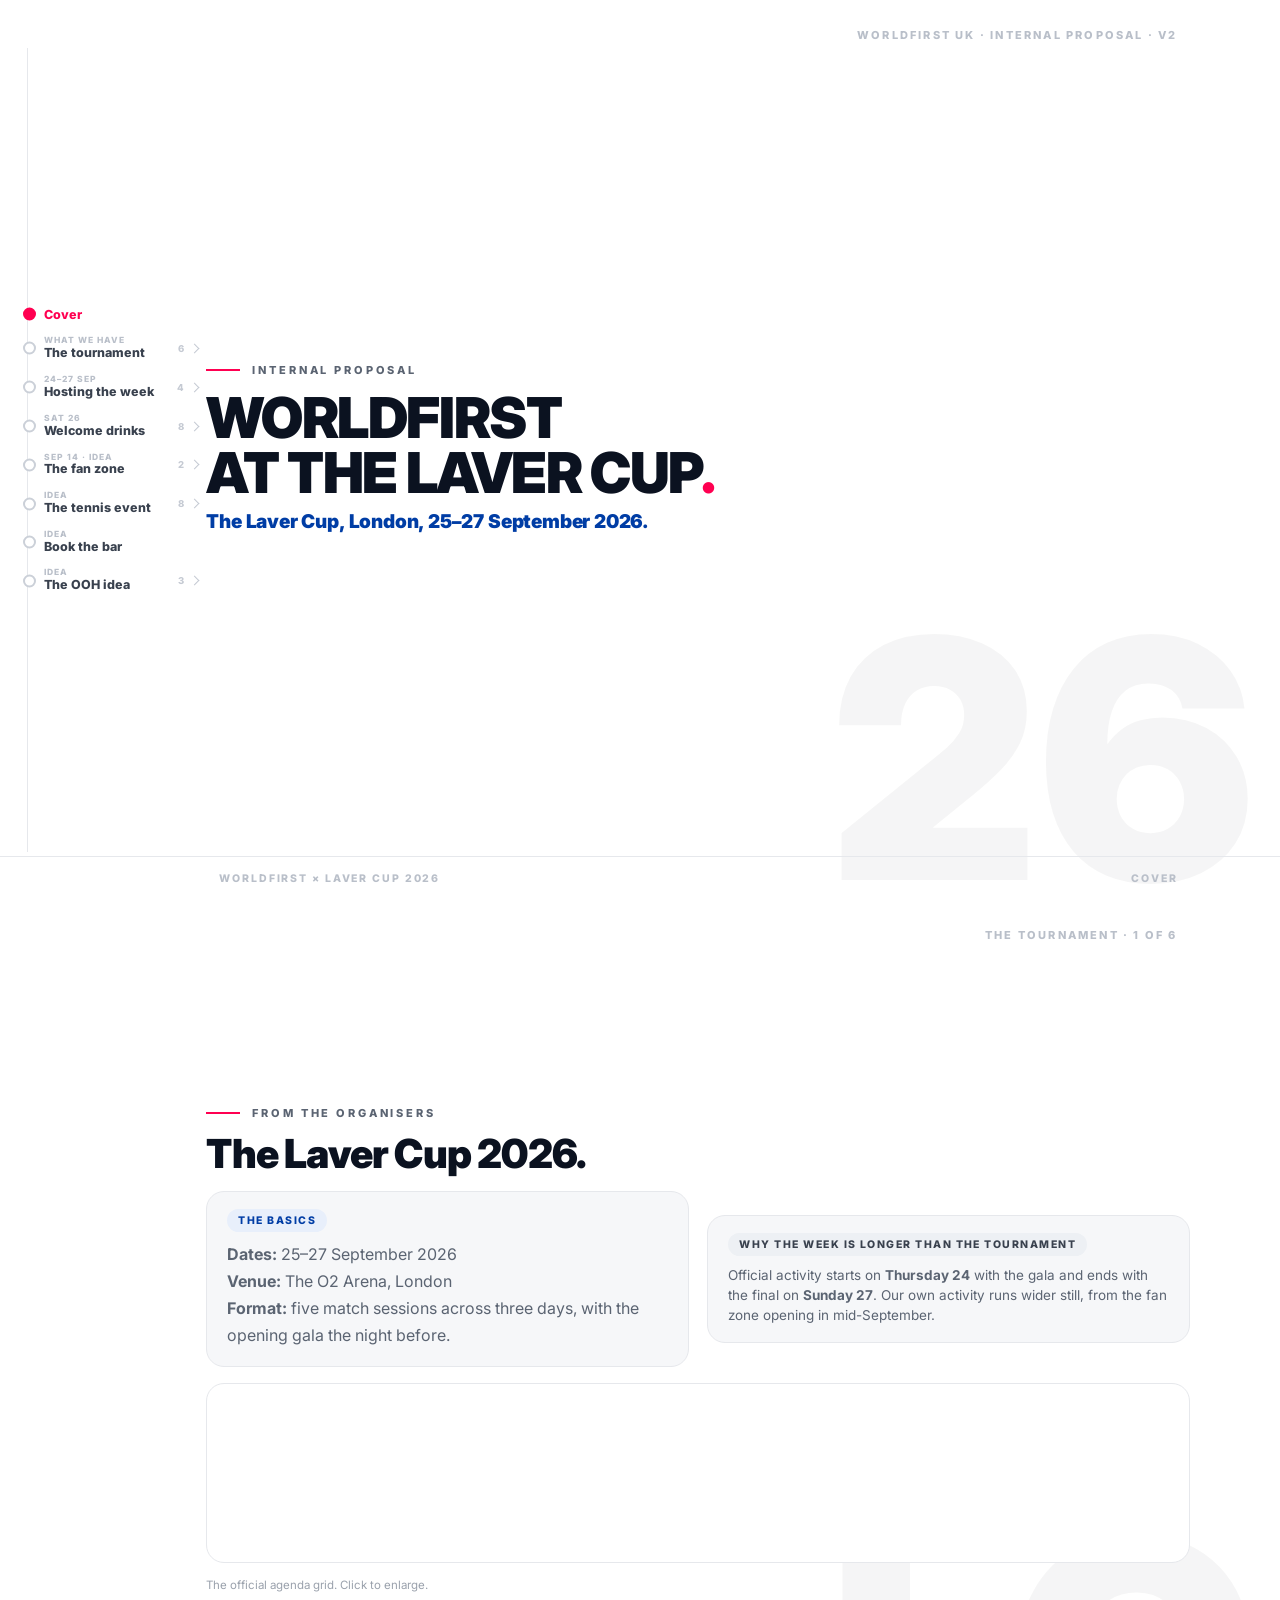
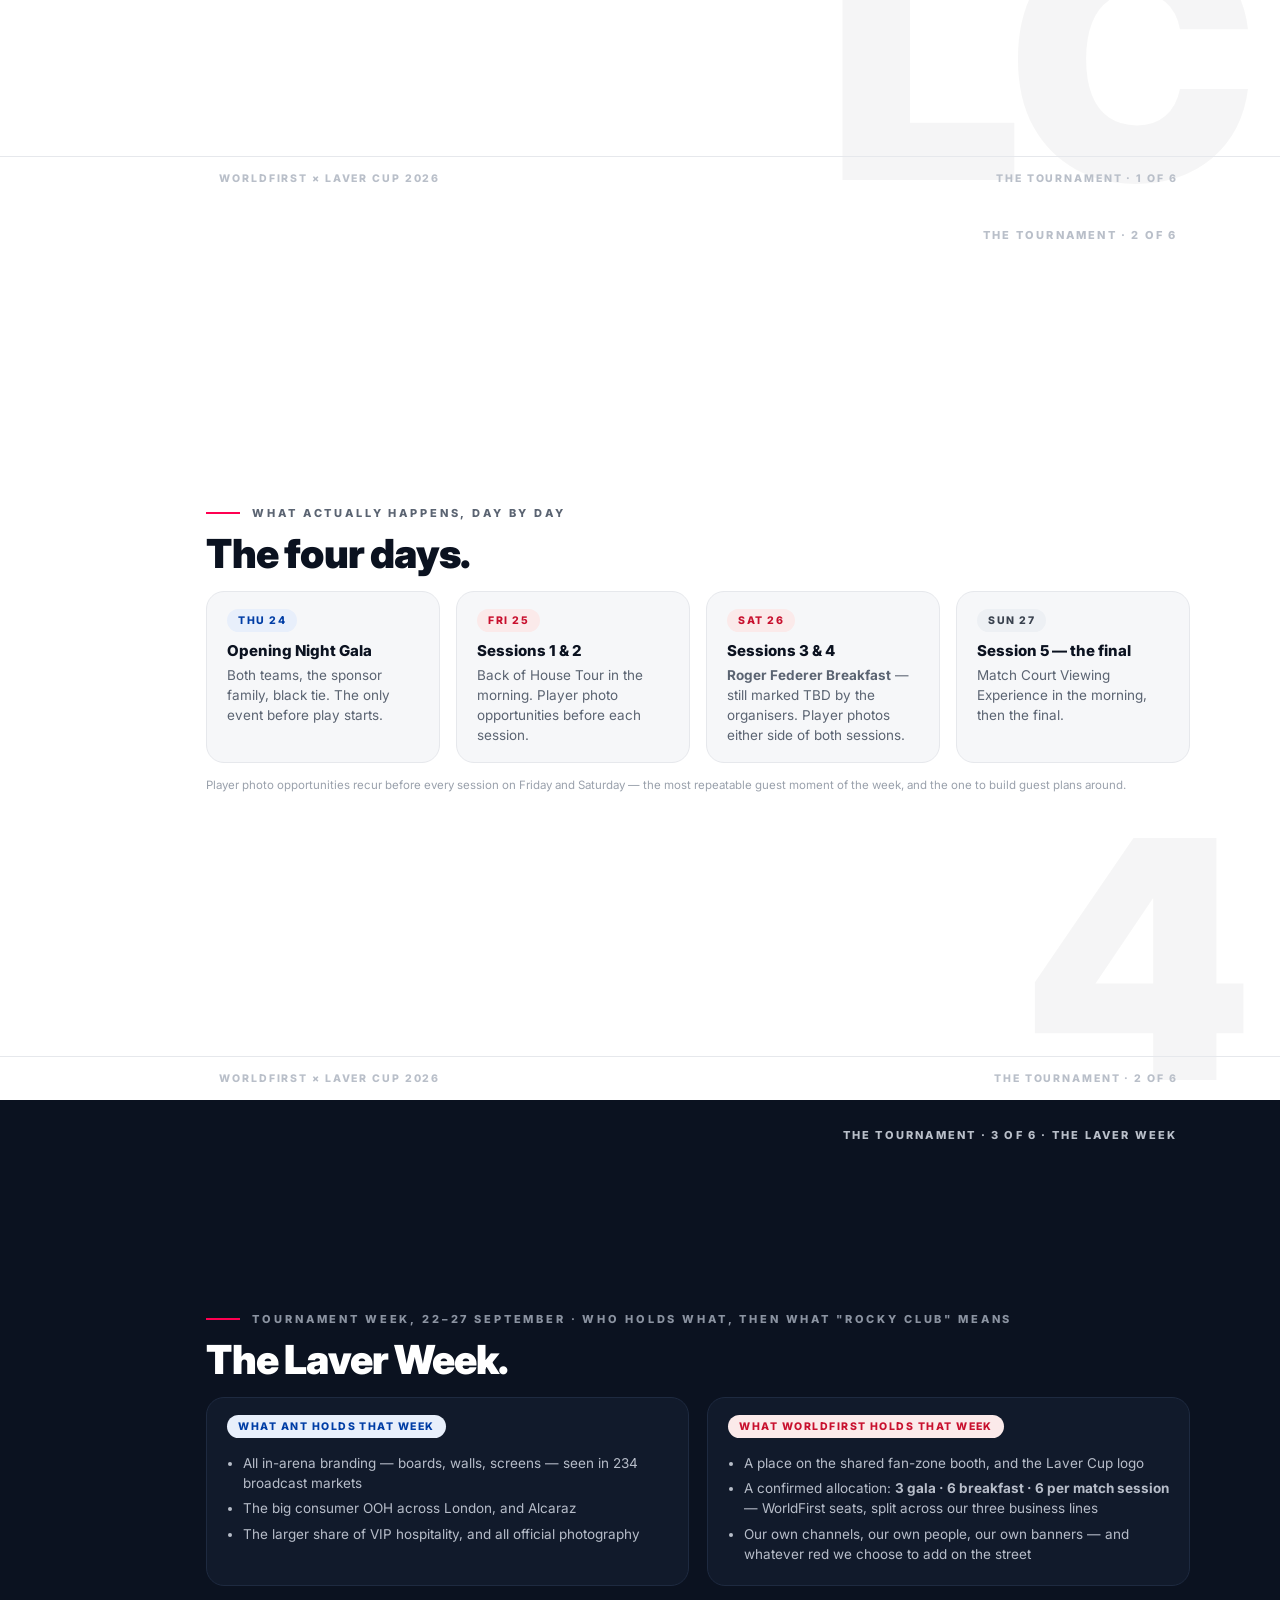
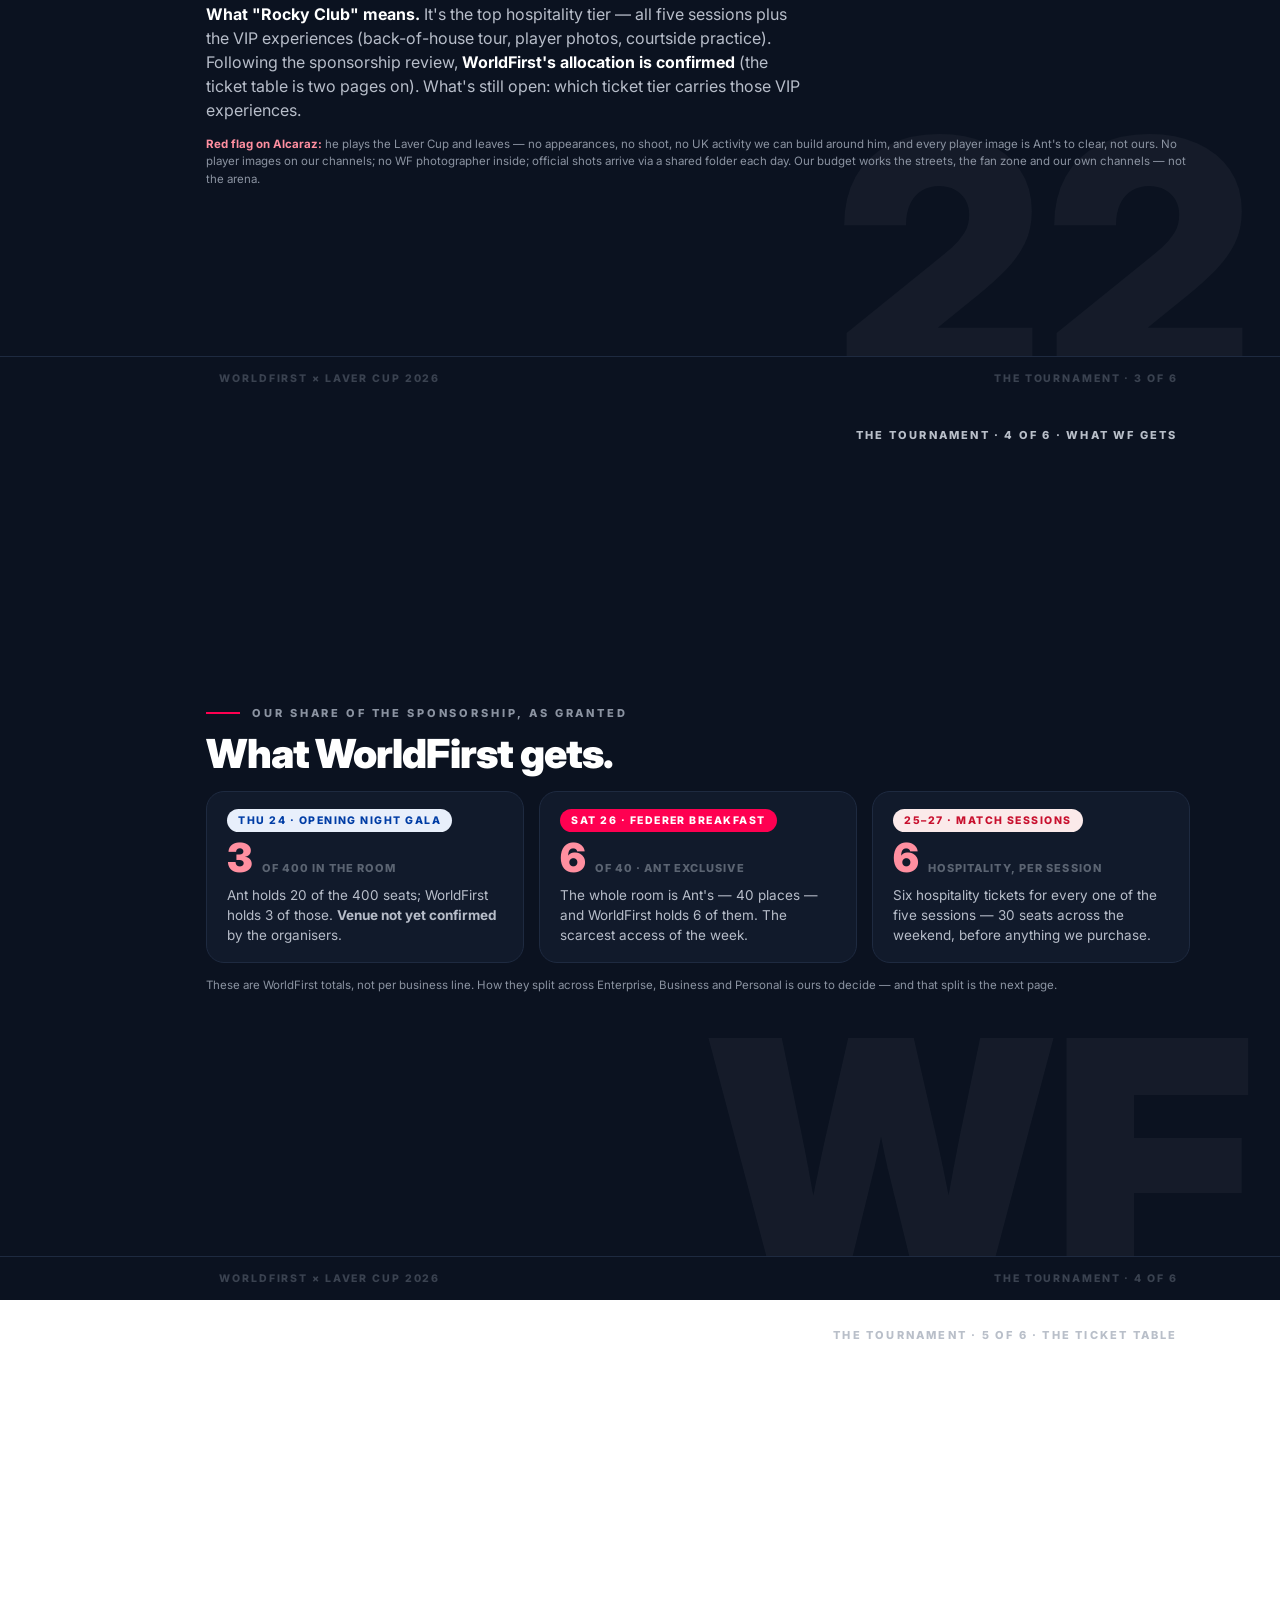
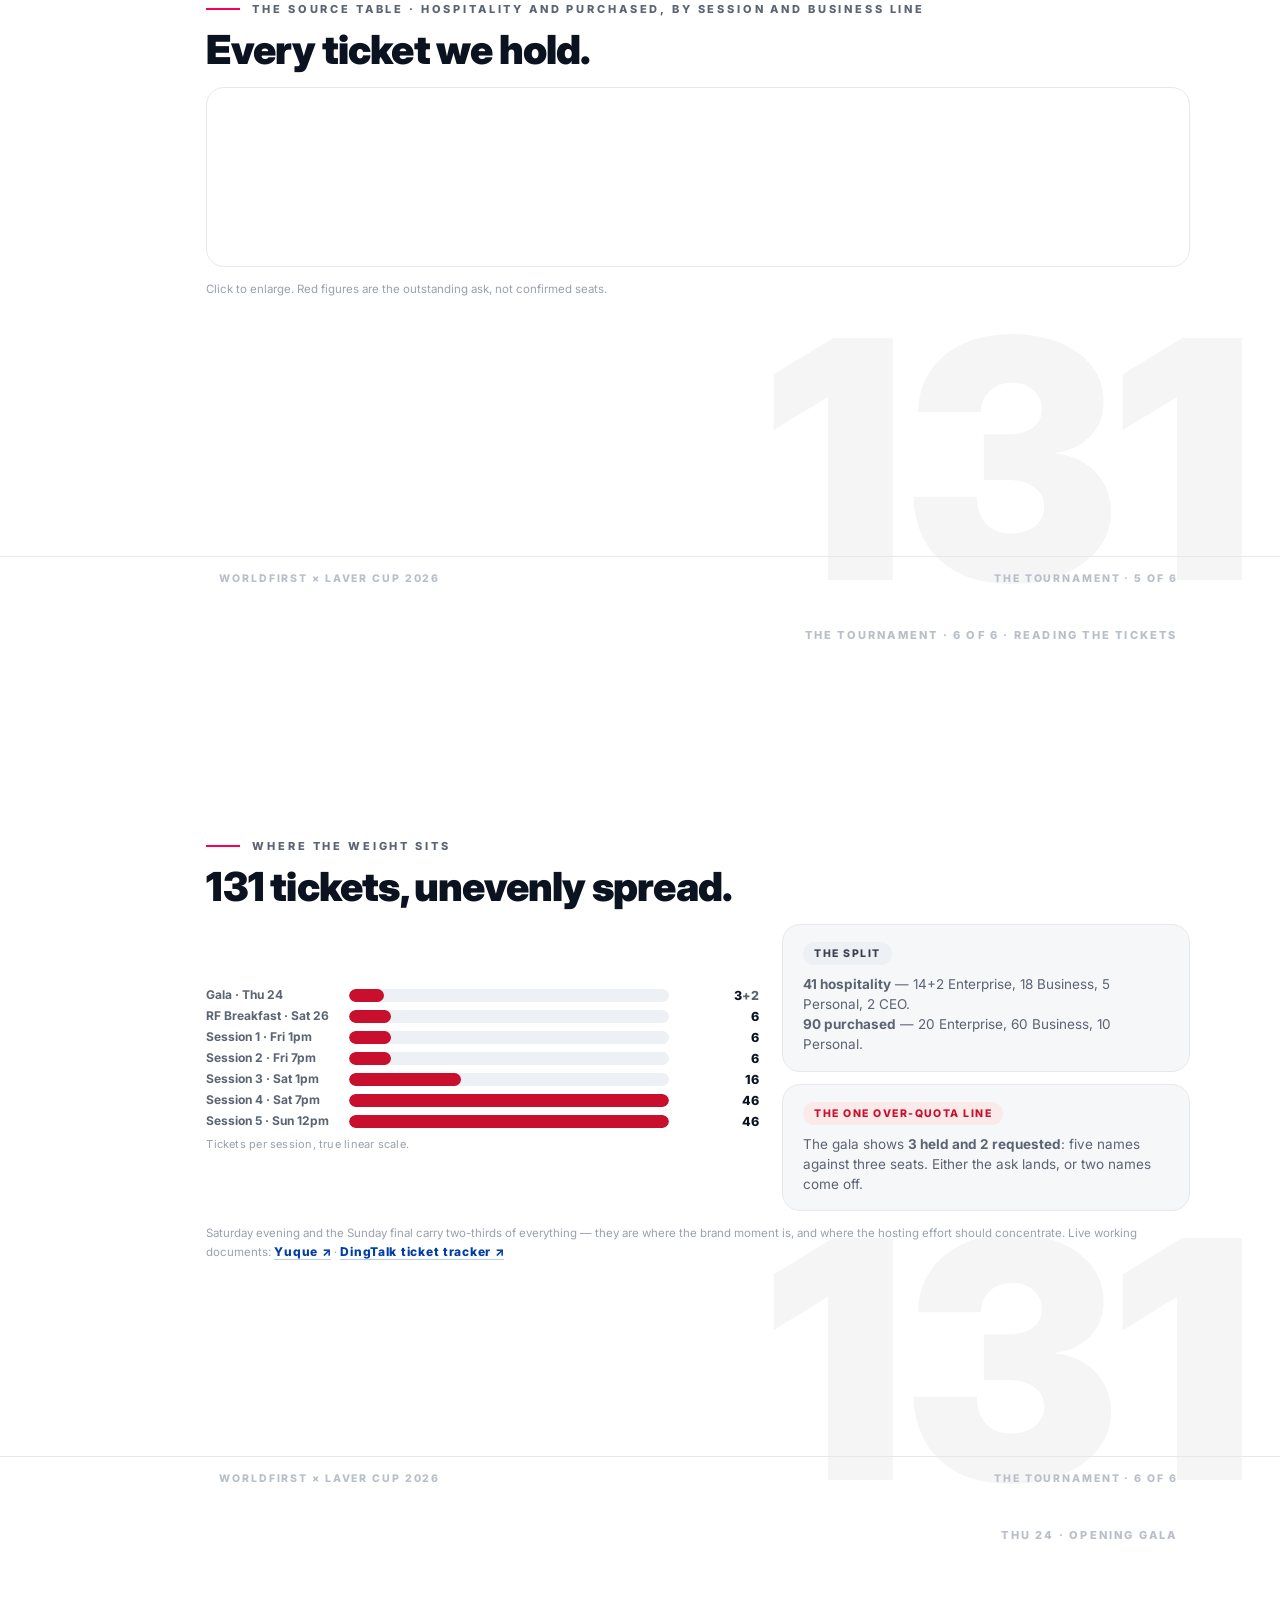
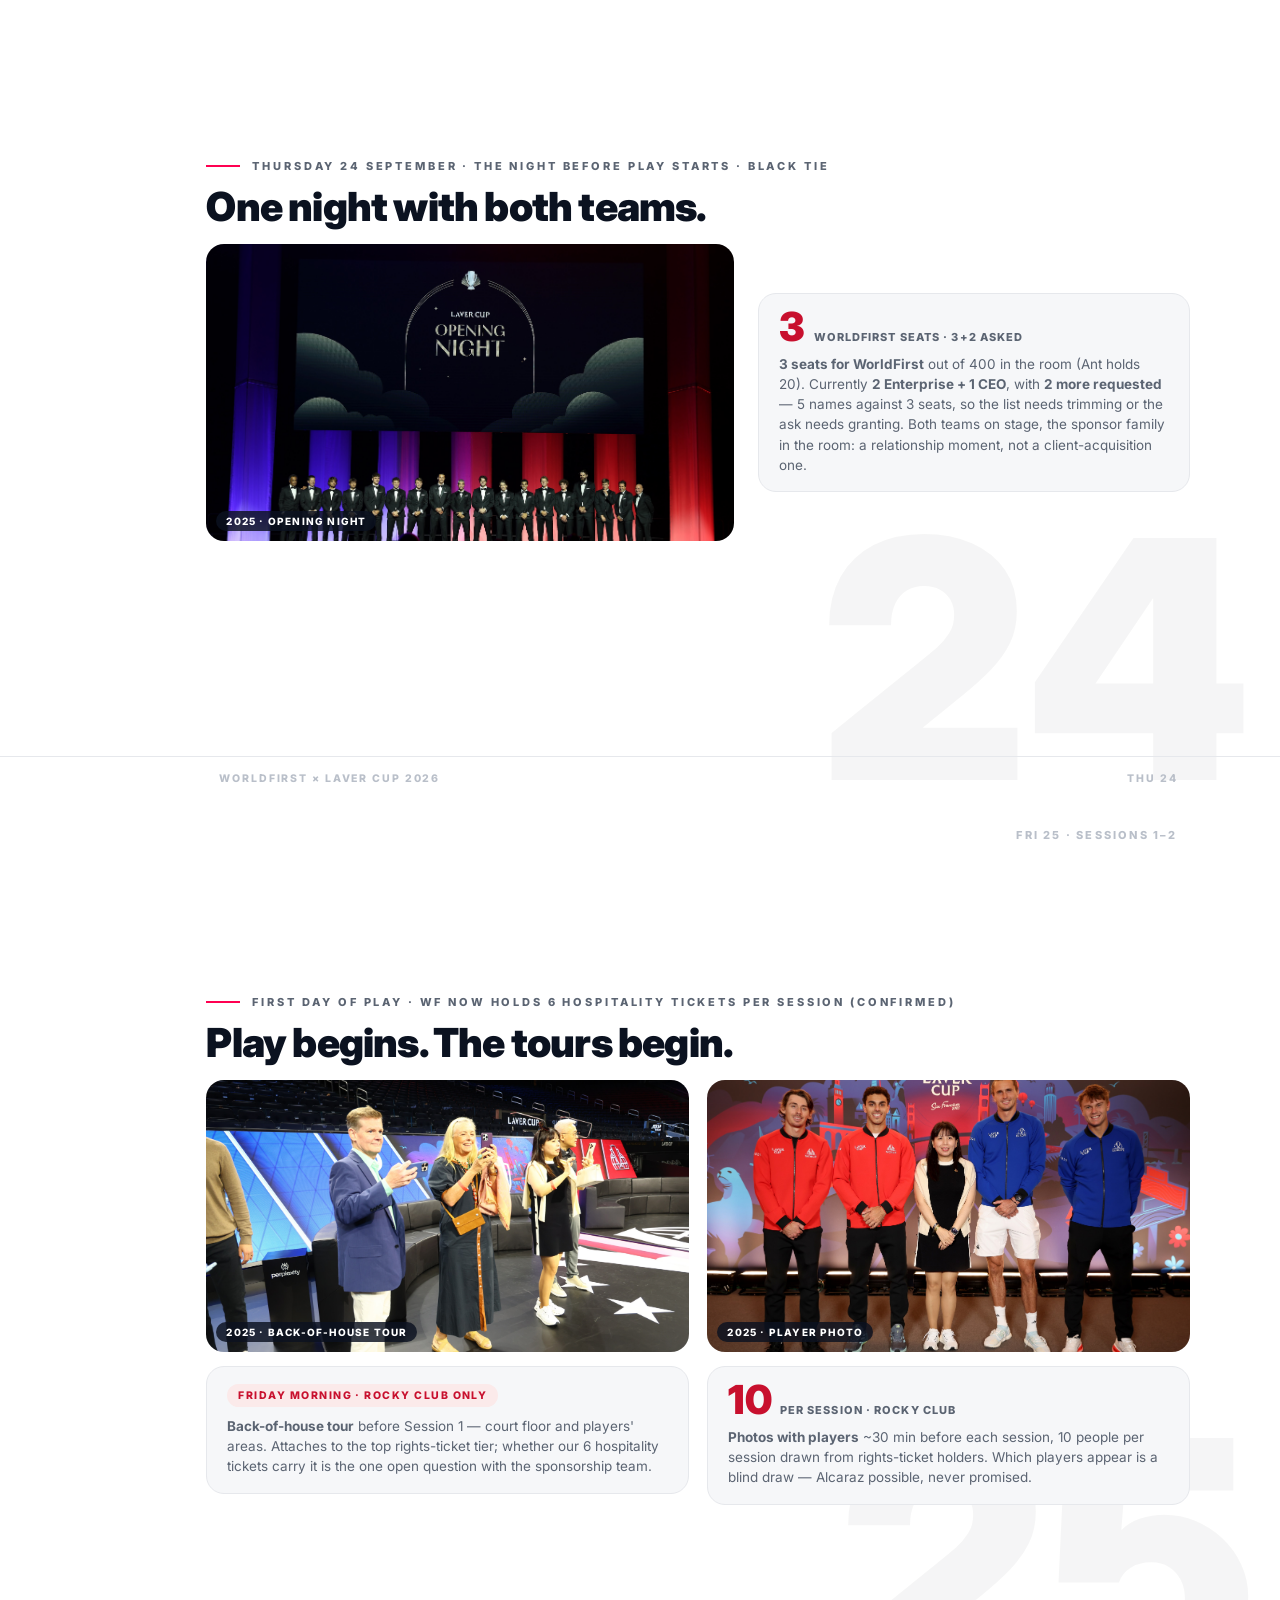
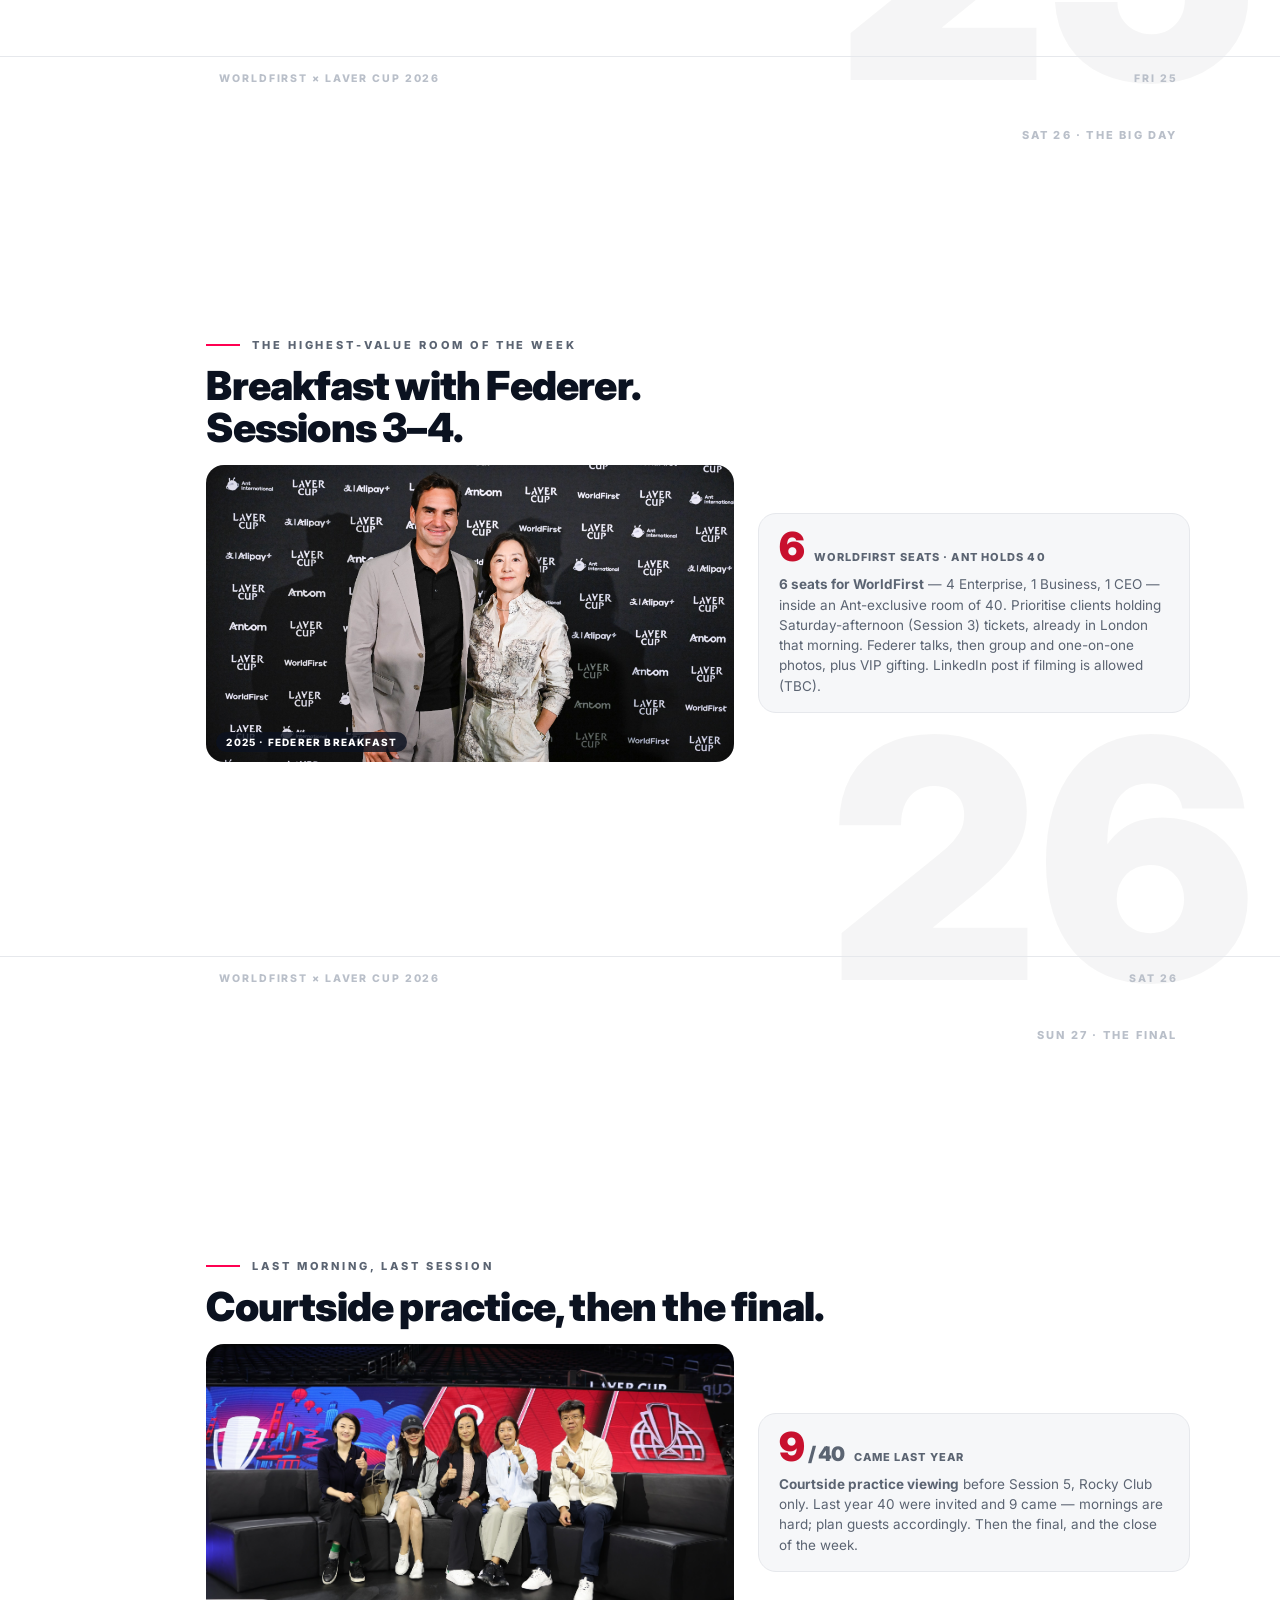
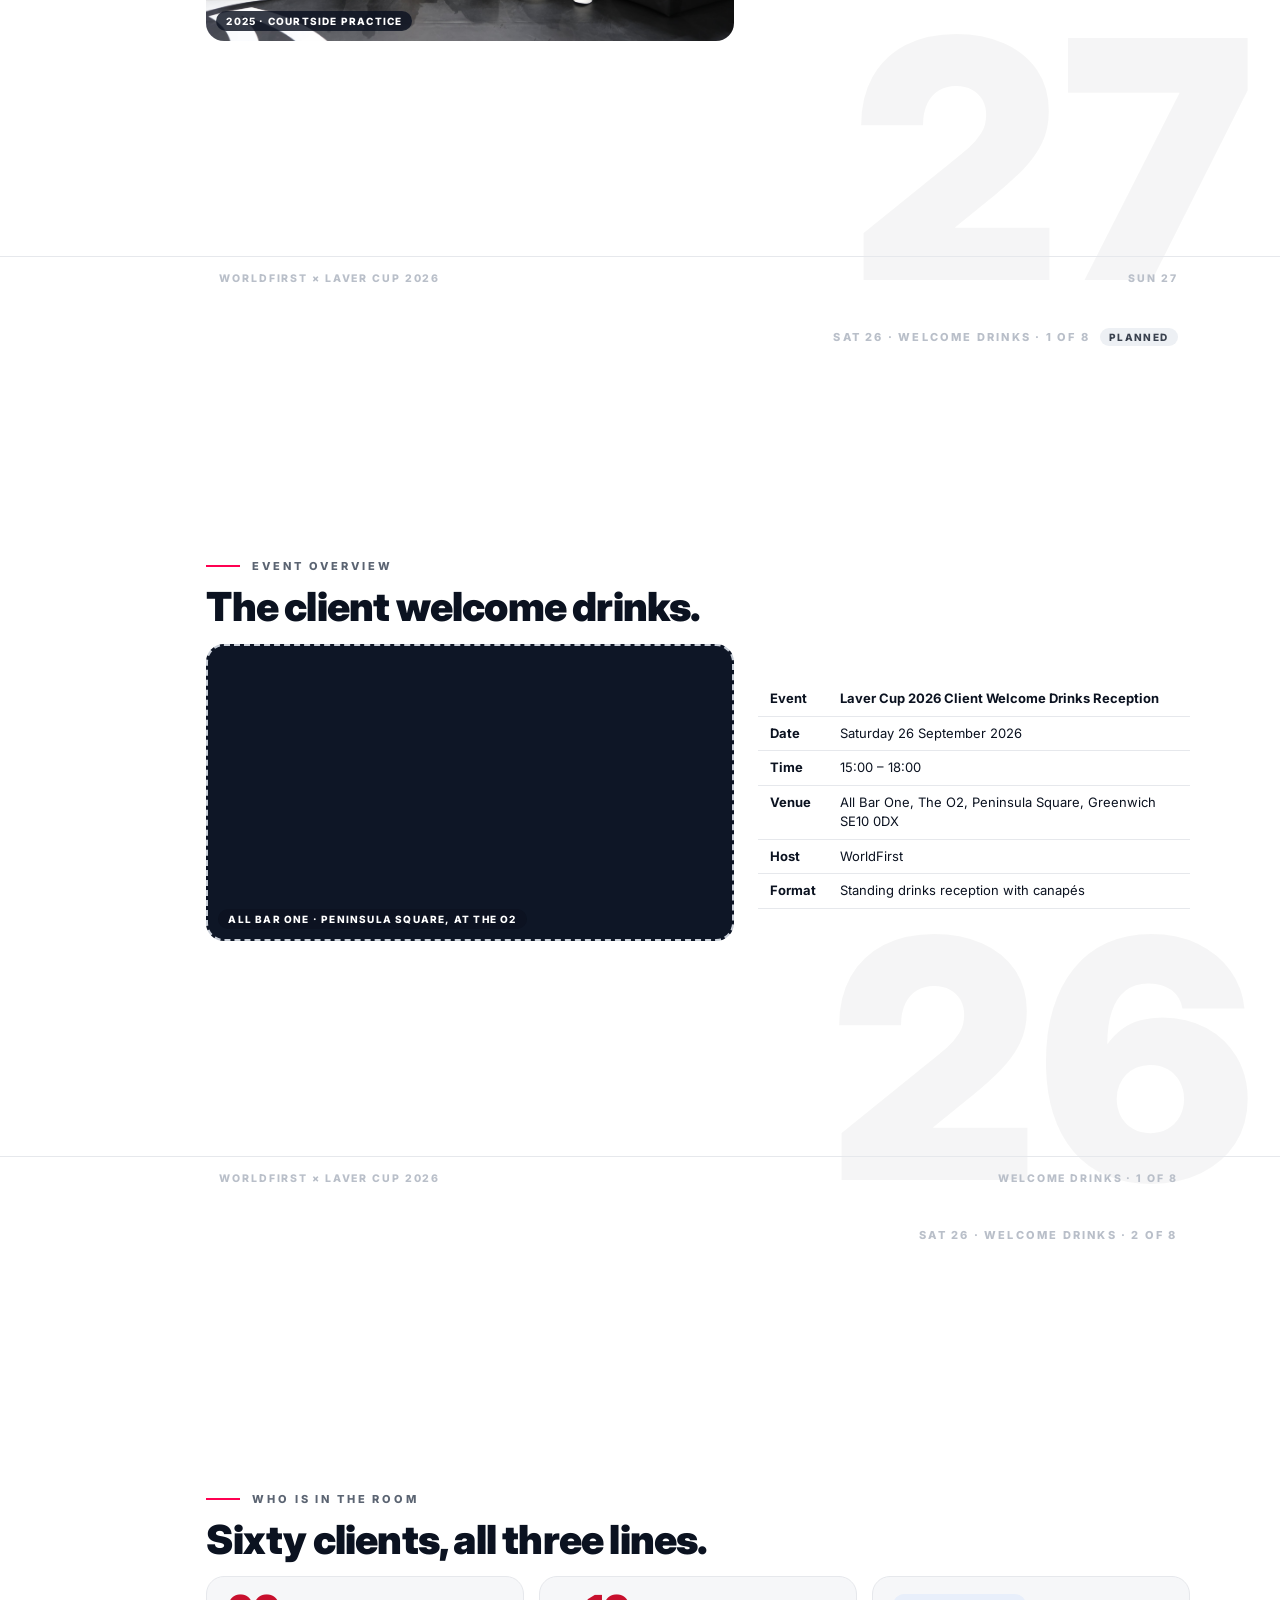
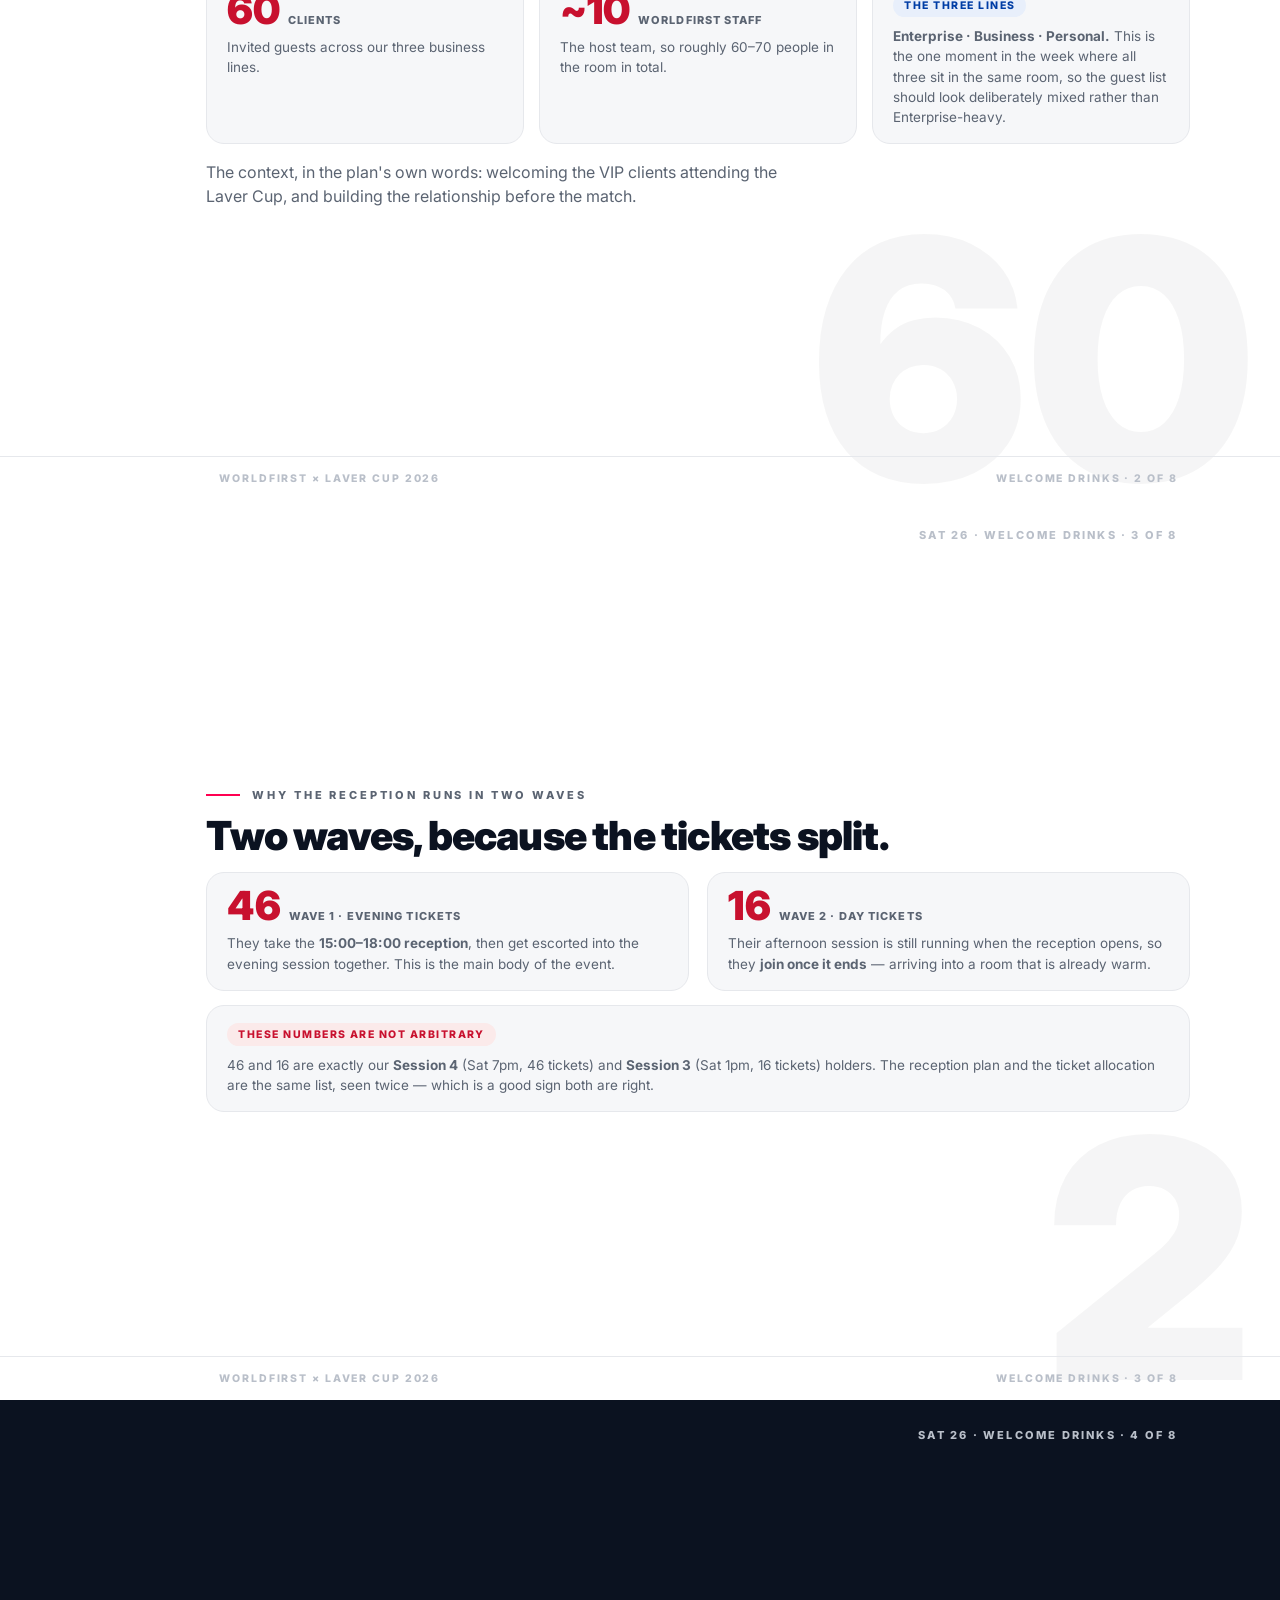
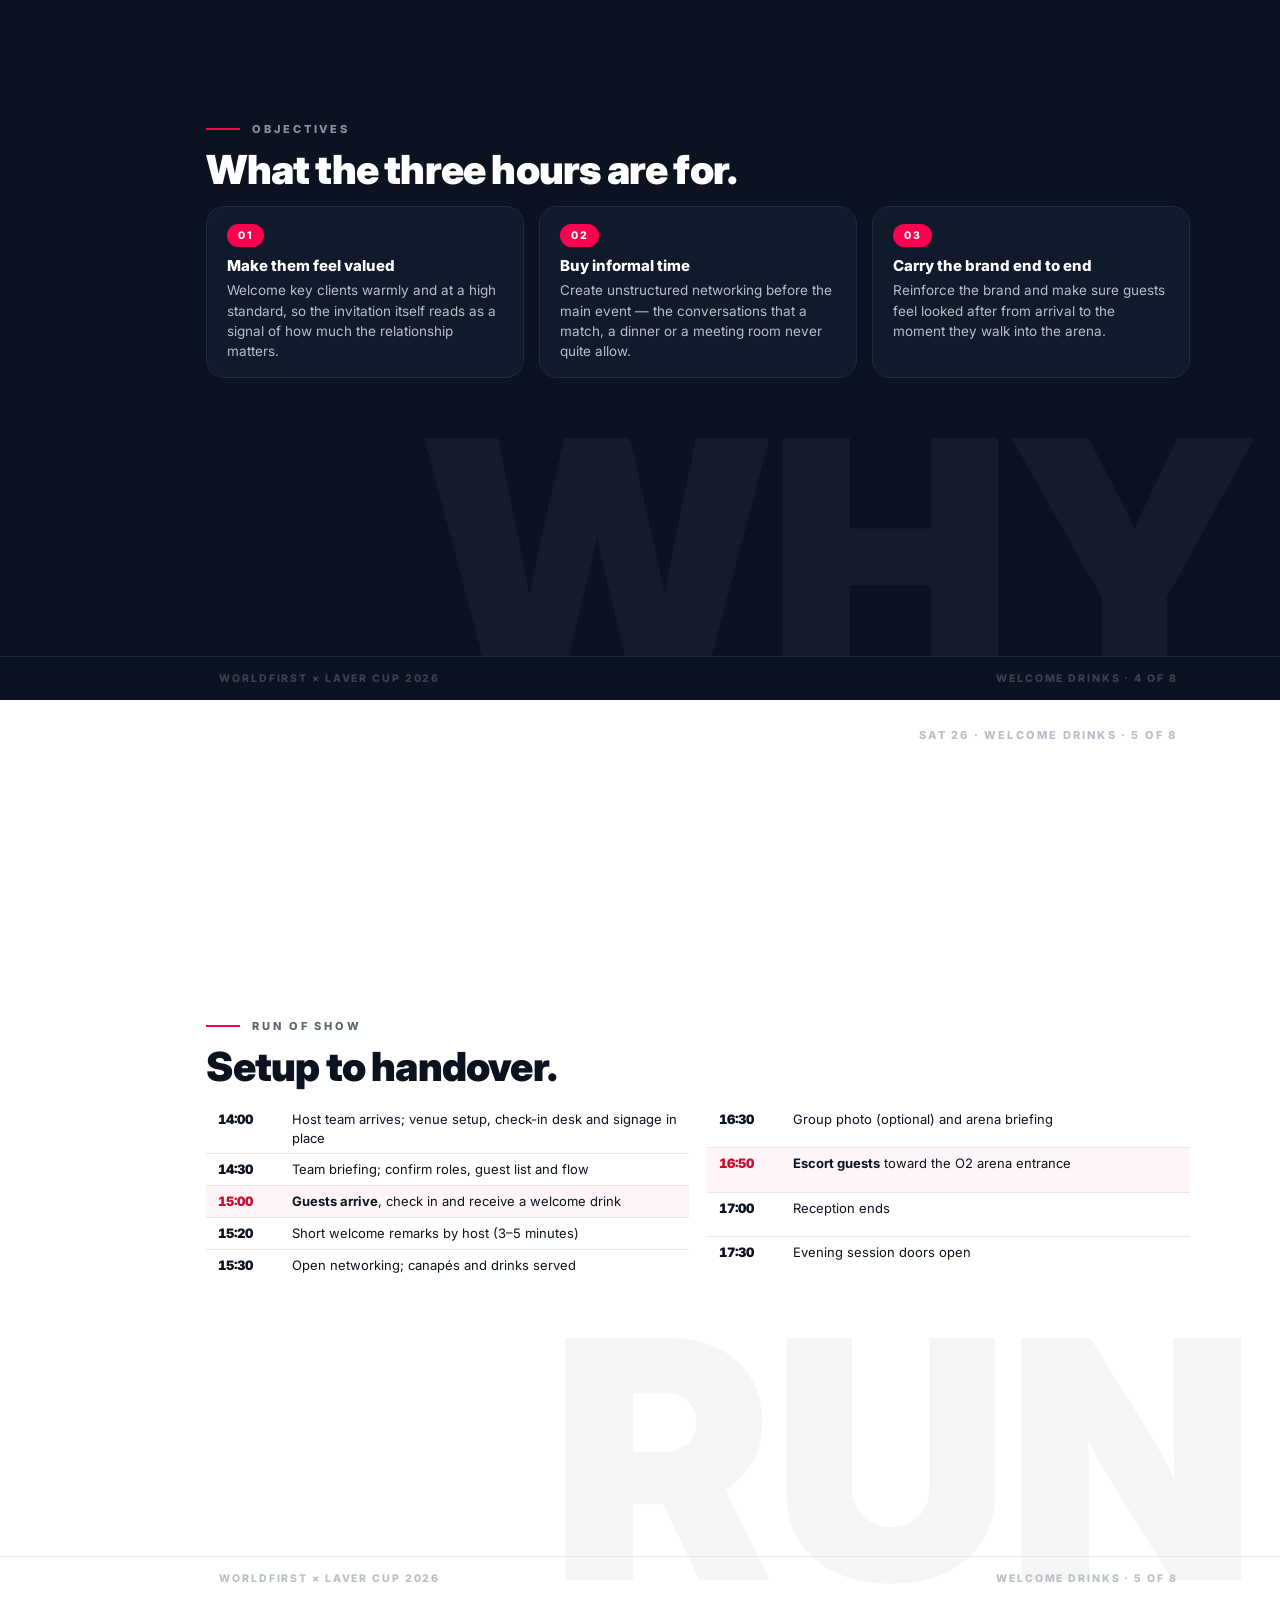
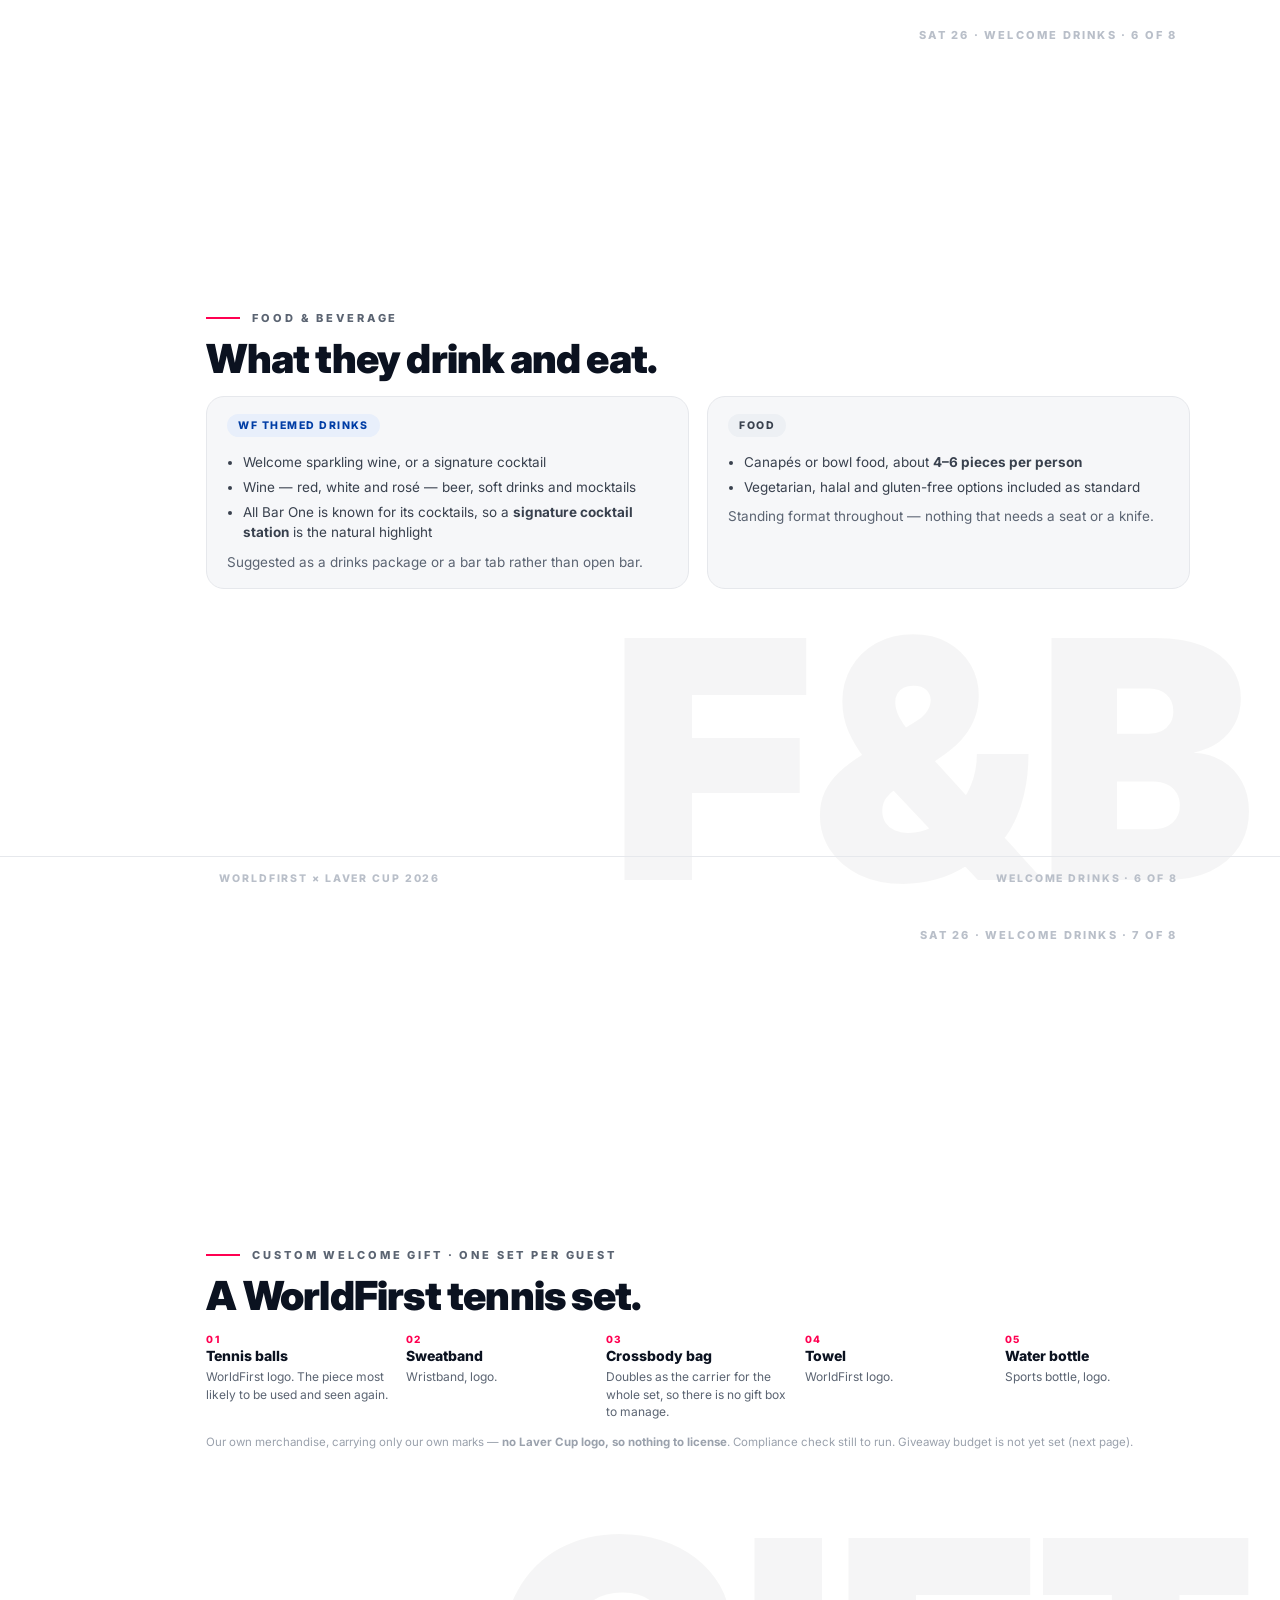
==== commit 907d7796: "v2: tennis event gets a cover and two option pages; bar becomes its own idea Tennis event (6 pages -" ====
--- a/v2.html
+++ b/v2.html
@@ -13,12 +13,8 @@
 <div class="bar" id="bar"></div>
 
 <nav class="datenav" id="datenav">
-  <div class="cl">
-    <button class="cl-head" type="button"><span class="cl-txt"><span class="cl-name">Overview</span><span class="cl-cur"></span></span><span class="cl-n">2</span><span class="chev"></span></button>
-    <div class="cl-body">
-      <a href="#s-cover"><span class="dd">Cover</span></a>
-      <a href="#s-brief"><span class="dd">What this is</span></a>
-    </div>
+  <div class="cl solo">
+    <a class="cl-head" href="#s-cover"><span class="cl-txt"><span class="cl-name">Cover</span></span></a>
   </div>
   <div class="cl">
     <button class="cl-head" type="button"><span class="cl-txt"><span class="cl-dt">What we have</span><span class="cl-name">The tournament</span><span class="cl-cur"></span></span><span class="cl-n">6</span><span class="chev"></span></button>
@@ -53,19 +49,28 @@
       <a href="#s-drinks-budget"><span class="dd">The budget</span></a>
     </div>
   </div>
-  <div class="cl solo">
-    <a class="cl-head" href="#s-0914"><span class="cl-txt"><span class="cl-dt">Sep 14 · idea</span><span class="cl-name">The fan zone</span></span></a>
-  </div>
   <div class="cl">
-    <button class="cl-head" type="button"><span class="cl-txt"><span class="cl-dt">Idea</span><span class="cl-name">The tennis event</span><span class="cl-cur"></span></span><span class="cl-n">6</span><span class="chev"></span></button>
+    <button class="cl-head" type="button"><span class="cl-txt"><span class="cl-dt">Sep 14 · idea</span><span class="cl-name">The fan zone</span><span class="cl-cur"></span></span><span class="cl-n">2</span><span class="chev"></span></button>
     <div class="cl-body">
-      <a href="#s-ka"><span class="dd">Three ways to play it</span></a>
+      <a href="#s-0914"><span class="dd">The fan zone opens</span></a>
+      <a href="#s-0914b"><span class="dd">What we do with it</span></a>
+    </div>
+  </div>
+  <div class="cl">
+    <button class="cl-head" type="button"><span class="cl-txt"><span class="cl-dt">Idea</span><span class="cl-name">The tennis event</span><span class="cl-cur"></span></span><span class="cl-n">8</span><span class="chev"></span></button>
+    <div class="cl-body">
+      <a href="#s-ka"><span class="dd">The choice</span></a>
+      <a href="#s-ka-o2"><span class="dd">Option 1 · at the O2</span></a>
+      <a href="#s-ka-queens"><span class="dd">Option 2 · private KA day</span></a>
       <a href="#s-ka2"><span class="dd">Who's in the room</span></a>
       <a href="#s-games"><span class="dd">The games</span></a>
       <a href="#s-pro"><span class="dd">The guest pro</span></a>
       <a href="#s-keep"><span class="dd">The take-home</span></a>
       <a href="#s-cost"><span class="dd">The cost</span></a>
     </div>
+  </div>
+  <div class="cl solo">
+    <a class="cl-head" href="#s-bar"><span class="cl-txt"><span class="cl-dt">Idea</span><span class="cl-name">Book the bar</span></span></a>
   </div>
   <div class="cl">
     <button class="cl-head" type="button"><span class="cl-txt"><span class="cl-dt">Idea</span><span class="cl-name">The OOH idea</span><span class="cl-cur"></span></span><span class="cl-n">3</span><span class="chev"></span></button>
@@ -89,36 +94,6 @@
   <div class="strip"><span>WorldFirst × Laver Cup 2026</span><span>COVER</span></div>
 </section>
 
-<!-- WHAT THIS IS -->
-<section class="slide dark" id="s-brief">
-  <div class="num">WHAT THIS IS</div>
-  <div class="ghost">?</div>
-  <div class="wrap">
-    <div class="kicker">Read this first · the whole thing in one page</div>
-    <h2 style="color:#fff">Ant sponsors it. We get a slice.<br>Here's what we'd do with it.</h2>
-    <div class="grid3">
-      <div class="card">
-        <span class="chip blue">The sponsorship</span>
-        <p><b>Ant International</b> is a global sponsor of the Laver Cup, and <b>Carlos Alcaraz</b> is Ant's global ambassador. <b>Alipay+</b> owns the in-arena branding and the big consumer OOH across London.</p>
-      </div>
-      <div class="card">
-        <span class="chip red">Our slice</span>
-        <p>WorldFirst, as an Ant brand, gets a share: a spot on the <b>shared fan-zone booth</b>, a <b>confirmed hospitality allocation</b> (gala, breakfast, match sessions), and the Laver Cup logo. No player images on our channels; no Alcaraz activity in the UK outside the tournament.</p>
-      </div>
-      <div class="card">
-        <span class="chip pink">What we propose</span>
-        <p>Leverage the Laver Cup for two WorldFirst wins: a <b>brand lift in the UK</b>, our weakest market, and the <b>key accounts we most want to acquire</b>. The play centres on <b>where the crowd already is</b>: a branded game at the O2, a pre-match bar, disciplined hospitality — with OOH costed for a keep-or-park call.</p>
-      </div>
-    </div>
-    <div class="card" style="margin-top:12px">
-      <span class="chip red">Red flag on Alcaraz</span>
-      <p>He is Ant's global ambassador, but he comes to play the Laver Cup and leaves. No appearances, no shoot, no UK activity we can build around him. Plan for zero Alcaraz access outside the arena, and treat every player image as Ant's to clear, not ours.</p>
-    </div>
-    <p class="lead" style="margin-top:12px;color:#B7BDC9">This deck runs <b>what we already hold</b> first — the tournament, the tickets, the week we host — then <b>the ideas</b>. One question for the sponsorship team throughout: does the tennis activation run <b>WorldFirst-only or Ant-wide</b>?</p>
-  </div>
-  <div class="strip"><span>WorldFirst × Laver Cup 2026</span><span>WHAT THIS IS</span></div>
-</section>
-
 <!-- REFERENCE · 1 THE TOURNAMENT -->
 <section class="slide" id="s-official">
   <div class="num">THE TOURNAMENT · 1 OF 6</div>
@@ -202,7 +177,7 @@
       </div>
     </div>
     <p class="lead" style="margin-top:16px;margin-bottom:0"><b style="color:#fff">What "Rocky Club" means.</b> It's the top hospitality tier — all five sessions plus the VIP experiences (back-of-house tour, player photos, courtside practice). Following the sponsorship review, <b style="color:#fff">WorldFirst's allocation is confirmed</b> (the ticket table is two pages on). What's still open: which ticket tier carries those VIP experiences.</p>
-    <p class="foot" style="color:#8B93A1">No player images on our channels; no WF photographer inside; official shots arrive via a shared folder each day. Our budget works the streets, the fan zone and our own channels — not the arena.</p>
+    <p class="foot" style="color:#8B93A1"><b style="color:#FF8FA0">Red flag on Alcaraz:</b> he plays the Laver Cup and leaves — no appearances, no shoot, no UK activity we can build around him, and every player image is Ant's to clear, not ours. No player images on our channels; no WF photographer inside; official shots arrive via a shared folder each day. Our budget works the streets, the fan zone and our own channels — not the arena.</p>
   </div>
   <div class="strip"><span>WorldFirst × Laver Cup 2026</span><span>THE TOURNAMENT · 3 OF 6</span></div>
 </section>
@@ -567,61 +542,134 @@
   <div class="strip"><span>WorldFirst × Laver Cup 2026</span><span>WELCOME DRINKS · 8 OF 8</span></div>
 </section>
 
-<!-- SEP 14 · FAN ZONE -->
+<!-- FAN ZONE 1/2 -->
 <section class="slide" id="s-0914">
-  <div class="num">SEP 14 · FAN ZONE OPENS</div>
+  <div class="num">SEP 14 · THE FAN ZONE 1/2<span class="optchip">Idea</span></div>
   <div class="ghost">14</div>
   <div class="wrap">
-    <div class="kicker">Sunday 14 September (dates TBC) · O2 entrance · runs ~two weeks</div>
-    <h2>The fan zone opens.<br>Our photo fortnight starts.</h2>
+    <div class="kicker">From Sunday 14 September (dates TBC) · O2 entrance · runs about two weeks</div>
+    <h2>The fan zone opens.</h2>
     <div class="hero2">
-      <div>
-        <div class="card" style="margin-bottom:16px">
-          <span class="chip blue">What's there</span>
-          <p>The shared booth — last year's awning read <b>Alipay+ · Antom · WorldFirst</b> — with a serve-challenge court and a digital tennis game, between North Greenwich station and the arena doors. Nearly two weeks of footfall.</p>
-        </div>
-        <div class="card">
-          <span class="chip pink">What we do with it</span>
-          <ul>
-            <li><b>The photo mission:</b> this is the fortnight we gather the great pictures — booth, reds, the O2, our people. The assets the rest of the year reuses.</li>
-            <li><b>KOLs invited</b> to play and film; clients drop by; the brand ambassador can appear if in town</li>
-            <li><b>The bridge:</b> this booth already carries a serve challenge — our <b>Logo Shot game</b> (tennis section) could live inside this exact footprint: one build, every BU inviting, raised with the sponsorship team</li>
-          </ul>
-        </div>
-      </div>
-      <div>
-        <figure class="pic r169" style="margin-bottom:16px"><span class="cap2">2026 plan · official</span><img src="img/lc-fanzone-plan.png" alt="2026 fan zone plan" loading="lazy" onerror="this.closest('figure').classList.add('ph');this.style.display='none'"></figure>
+      <div class="card">
+        <span class="chip blue">What's there</span>
+        <p>The shared booth — last year's awning read <b>Alipay+ · Antom · WorldFirst</b> — sits between North Greenwich station and the arena doors, carrying a <b>serve-challenge court</b> and a digital tennis game.</p>
+        <p style="margin-top:9px">It stands for <b>nearly two weeks</b> before the tournament starts, in the path of everyone arriving at the O2. That makes it the longest-running piece of WorldFirst presence in the whole plan, and the only one we do not have to build.</p>
+      </div>
+      <div>
+        <figure class="pic r169" style="margin-bottom:14px"><span class="cap2">2026 plan · official</span><img src="img/lc-fanzone-plan.png" alt="2026 fan zone plan" loading="lazy" onerror="this.closest('figure').classList.add('ph');this.style.display='none'"></figure>
         <figure class="pic r169"><span class="cap2">2025 · San Francisco</span><img src="img/lc-booth25.jpg" alt="2025 booth" loading="lazy" onerror="this.closest('figure').classList.add('ph');this.style.display='none'"></figure>
       </div>
     </div>
   </div>
-  <div class="strip"><span>WorldFirst × Laver Cup 2026</span><span>SEP 14</span></div>
-</section>
-
-<!-- SEP 16-18 · KA TENNIS EVENT -->
-<section class="slide" id="s-ka">
-  <div class="num">TOURNAMENT WEEK · THREE OPTIONS<span class="optchip">Optional</span></div>
-  <div class="ghost">3</div>
-  <div class="wrap">
-    <div class="kicker">One family, three different things — categorised together, decided separately</div>
-    <h2>Three ways to play it.</h2>
+  <div class="strip"><span>WorldFirst × Laver Cup 2026</span><span>SEP 14 · FAN ZONE 1/2</span></div>
+</section>
+
+<!-- FAN ZONE 2/2 -->
+<section class="slide" id="s-0914b">
+  <div class="num">SEP 14 · THE FAN ZONE 2/2<span class="optchip">Idea</span></div>
+  <div class="ghost">14</div>
+  <div class="wrap">
+    <div class="kicker">Two weeks of footfall · our cheapest content window of the year</div>
+    <h2>What we do with the fortnight.</h2>
     <div class="grid3">
       <div class="card">
-        <span class="chip pink">Option 1 · The game, at the crowd</span>
-        <p><b>Match week, at the O2</b> — the sports-review direction. The <b>Logo Shot</b> build (next pages), with <b>two venue routes</b>: space on the O2 estate, asked via the sponsorship team or priced as an agency build — or the <b>padel club at the door</b>: Padel Social Club sits inside Peninsula Square, two courts today, full clubhouse coming, corporate hire by enquiry. Brand activation first; spectators play.</p>
-      </div>
-      <div class="card">
-        <span class="chip blue">Option 2 · Book the bar</span>
-        <p><b>One reserved bar before one session</b> — the pre-match page later in the deck. Zero build, drinks plus a reservation, and it doubles as the gifting moment. If we want grand instead of casual, Greenwich offers the Royal Naval College and Cutty Sark for a landmark drinks evening.</p>
-      </div>
-      <div class="card">
-        <span class="chip grey">Option 3 · The private KA day</span>
-        <p><b>A classy tennis-club day on grass</b> — knock-out afternoon, champagne reception, dinner: the Queen's Club formula. A true KA relationship play, and best kept <b>outside the Laver window</b> — it stands on its own clock rather than borrowing the Cup's.</p>
-      </div>
-    </div>
-    <p class="foot">Option 1 carries the brand-lift goal; option 2 is hospitality glue; option 3 is KA relationship-building. Different budgets, different owners, different clocks. The pages that follow detail option 1's game.</p>
-  </div>
-  <div class="strip"><span>WorldFirst × Laver Cup 2026</span><span>THE TENNIS EVENT · OPTIONAL</span></div>
+        <span class="chip pink">The photo mission</span>
+        <p>This is the fortnight we gather the pictures: the booth, our people in red, the O2, the crowd. <b>The assets the rest of the year reuses</b> — web, decks, social — shot once, used for twelve months.</p>
+      </div>
+      <div class="card">
+        <span class="chip grey">Who comes through</span>
+        <p><b>KOLs</b> invited to play and film, <b>clients</b> dropping by, and the <b>brand ambassador</b> if they are in town. Every visit is a filming opportunity that costs us nothing but the invitation.</p>
+      </div>
+      <div class="card">
+        <span class="chip red">The bridge to the game</span>
+        <p>The booth already carries a serve challenge, so our <b>Logo Shot</b> could live inside this exact footprint — one build, every BU inviting. The cheapest route to an Ant-wide answer; to raise with the sponsorship team.</p>
+      </div>
+    </div>
+    <p class="foot">Nothing here needs a new venue, a permit or a build. It is presence we already hold, used properly — which makes it the first thing to lock and the last thing to cut.</p>
+  </div>
+  <div class="strip"><span>WorldFirst × Laver Cup 2026</span><span>SEP 14 · FAN ZONE 2/2</span></div>
+</section>
+
+<!-- TENNIS EVENT · COVER -->
+<section class="slide dark" id="s-ka">
+  <div class="num">THE TENNIS EVENT · THE CHOICE<span class="optchip">Idea</span></div>
+  <div class="ghost">2</div>
+  <div class="wrap">
+    <div class="kicker">One idea, two very different shapes</div>
+    <h2 style="color:#fff">A tennis event.</h2>
+    <p class="lead" style="margin-bottom:16px">We host a tennis moment of our own around the Cup. There are two honest versions of that, and they are not variations of each other — <b style="color:#fff">different venues, different guests, different weeks, different reasons</b>. They should be chosen between, not blended.</p>
+    <div class="grid2">
+      <div class="card">
+        <span class="chip pink">Option 1 · Around the O2, Laver week</span>
+        <h3>Brand lift, at the crowd</h3>
+        <p>A game built where the tournament crowd already is — the padel club at the O2's door, or space on the estate. Public, visible, content-first. <b>Serves the brand goal.</b></p>
+      </div>
+      <div class="card">
+        <span class="chip blue">Option 2 · The private KA day</span>
+        <h3>Relationships, on our own clock</h3>
+        <p>A classic tennis-club day for top accounts at an iconic London venue. Private, high-touch, invitation-only. <b>Serves the account goal</b> — and works outside the Laver window.</p>
+      </div>
+    </div>
+    <p class="foot" style="color:#8B93A1">The pages that follow set out each option, then the parts they share: who is in the room, the games, the host, the take-home and the cost.</p>
+  </div>
+  <div class="strip"><span>WorldFirst × Laver Cup 2026</span><span>THE TENNIS EVENT · THE CHOICE</span></div>
+</section>
+
+<!-- TENNIS EVENT · OPTION 1 -->
+<section class="slide" id="s-ka-o2">
+  <div class="num">THE TENNIS EVENT · OPTION 1<span class="optchip">Idea</span></div>
+  <div class="ghost">O2</div>
+  <div class="wrap">
+    <div class="kicker">Option 1 · around the O2, during Laver week</div>
+    <h2>A game at the door.</h2>
+    <div class="hero2">
+      <div>
+        <div class="card" style="margin-bottom:12px">
+          <span class="chip pink">The venue that already exists</span>
+          <p><b>Padel Social Club</b> sits inside <b>Peninsula Square</b>, SE10 0DX — the same square as the O2 entrance, in the old mini-golf and wine-bar spot. <b>Two outdoor courts</b> run there today, with a full club, clubhouse, bar and shop due to open later this year. They take <b>corporate bookings by enquiry</b>.</p>
+          <p style="margin-top:8px"><a class="doclink" href="https://padelsocial.club/pages/the-o2" target="_blank" rel="noopener">padelsocial.club · the O2 ↗</a> &nbsp;·&nbsp; <a class="doclink" href="https://padelsocial.club/pages/corporate-events" target="_blank" rel="noopener">corporate events ↗</a></p>
+        </div>
+        <div class="card">
+          <span class="chip grey">Or the estate itself</span>
+          <p>The second route is space on the <b>O2 estate</b> during tournament week, asked through the sponsorship team or priced as a temporary build. Higher ceiling, slower answer, and the one that needs Ant's help.</p>
+        </div>
+      </div>
+      <div>
+        <figure class="pic r169" style="margin-bottom:12px"><span class="cap2">Padel · illustrative, not the O2 club</span><img src="img/padel-court.jpg" alt="An outdoor padel court" loading="lazy" onerror="this.closest('figure').classList.add('ph');this.style.display='none'"></figure>
+        <div class="card">
+          <span class="chip red">Why this one serves the brief</span>
+          <p>It is <b>tied to the event and to the crowd</b>, which is exactly the brand-lift goal. Nothing to construct, a venue a minute from the arena doors, and a UK team visit already offered to see it in person.</p>
+        </div>
+      </div>
+    </div>
+  </div>
+  <div class="strip"><span>WorldFirst × Laver Cup 2026</span><span>THE TENNIS EVENT · OPTION 1</span></div>
+</section>
+
+<!-- TENNIS EVENT · OPTION 2 -->
+<section class="slide" id="s-ka-queens">
+  <div class="num">THE TENNIS EVENT · OPTION 2<span class="optchip">Idea</span></div>
+  <div class="ghost">KA</div>
+  <div class="wrap">
+    <div class="kicker">Option 2 · the private KA day, on its own clock</div>
+    <h2>A day at a real tennis club.</h2>
+    <div class="hero2">
+      <figure class="pic r169"><span class="cap2">Queen's Club, London</span><img src="img/queens-club.jpg" alt="Queen's Club, London" loading="lazy" onerror="this.closest('figure').classList.add('ph');this.style.display='none'"></figure>
+      <div>
+        <div class="card" style="margin-bottom:12px">
+          <span class="chip blue">The venue and the formula</span>
+          <p><b>Queen's Club</b> — described by our UK team as a smaller Wimbledon, and one of the most iconic tennis venues in London. Their standard corporate day: a <b>knock-out tournament through the afternoon</b>, then a champagne reception and prize giving, then <b>dinner in a private dining room</b>.</p>
+          <p style="margin-top:8px"><a class="doclink" href="https://www.queensclub.co.uk/Venue_Hire/Sporting_Days" target="_blank" rel="noopener">queensclub.co.uk · sporting days ↗</a></p>
+        </div>
+        <div class="card">
+          <span class="chip grey">The open argument — worth settling</span>
+          <p>One view: outside the tennis itself it is <b>not really connected to the Laver Cup</b>, so it should sit in its own window. The other: <b>tennis is the connection</b> — a London tennis tournament, a London tennis institution, a classy warm-up in the way the grass season warms up Wimbledon.</p>
+        </div>
+      </div>
+    </div>
+    <p class="foot"><b>The practical catch either way:</b> if it runs close to the Cup, be careful who is invited — hosting people who are not coming to the Laver Cup creates an awkward second guest list.</p>
+  </div>
+  <div class="strip"><span>WorldFirst × Laver Cup 2026</span><span>THE TENNIS EVENT · OPTION 2</span></div>
 </section>
 
 <!-- WHO'S IN THE ROOM -->
@@ -745,10 +793,10 @@
   <div class="num">KA EVENT · THE COST</div>
   <div class="ghost">£</div>
   <div class="wrap">
-    <div class="kicker">Estimates only — options 1 and 3 priced side by side, quotes will sharpen both</div>
+    <div class="kicker">Estimates only — both options priced side by side, quotes will sharpen them</div>
     <h2>What the event costs.</h2>
     <table class="tbl">
-      <tr><th>Cost line</th><th>Option 1 · at the O2 ✦</th><th>Option 3 · tennis club, own clock</th></tr>
+      <tr><th>Cost line</th><th>Option 1 · around the O2 ✦</th><th>Option 2 · the private KA day</th></tr>
       <tr><td>The pro (day + 12-month organic use)</td><td>£15–30k</td><td>£15–30k</td></tr>
       <tr><td>Venue / space</td><td><b>TBC</b> — O2 estate ask, or the padel club at the door (corporate hire, quote to get)</td><td>£3–6k</td></tr>
       <tr><td>Game build (alley, logo wall, dressing)</td><td>£8–15k</td><td>£5–10k</td></tr>
@@ -757,9 +805,41 @@
       <tr><td>Hospitality</td><td>£3–6k</td><td>£3–6k</td></tr>
       <tr><td><b>Total</b></td><td><b>~£40–75k + venue</b></td><td><b>~£35–60k</b></td></tr>
     </table>
-    <p class="foot">Estimates, not quotes. Option 2 (the bar) costs drinks plus a reservation — see its own page. If option 1 runs Ant-wide, the build is shared and WorldFirst carries the game and gifts. Budget home: UK hospitality / field events. Nothing is committed here, and the sponsorship team sees the concept before any brief goes out.</p>
+    <p class="foot">Estimates, not quotes. Booking a bar is costed on its own page. If option 1 runs Ant-wide, the build is shared and WorldFirst carries the game and gifts. Budget home: UK hospitality / field events. Nothing is committed here, and the sponsorship team sees the concept before any brief goes out.</p>
   </div>
   <div class="strip"><span>WorldFirst × Laver Cup 2026</span><span>KA EVENT</span></div>
+</section>
+
+<!-- BOOK THE BAR -->
+<section class="slide" id="s-bar">
+  <div class="num">BOOK THE BAR<span class="optchip">Idea</span></div>
+  <div class="ghost">BAR</div>
+  <div class="wrap">
+    <div class="kicker">A separate idea · drinks, not tennis</div>
+    <h2>Book the bar.</h2>
+    <div class="hero2" style="grid-template-columns:1.05fr .95fr">
+      <div>
+        <div class="card" style="margin-bottom:12px">
+          <span class="chip red">We have already done the sensible version</span>
+          <p>The <b>client welcome drinks</b> on Saturday 26 is exactly this idea, booked: All Bar One on Peninsula Square, three hours, then straight into the arena. That is the baseline, and it is covered earlier in this deck.</p>
+        </div>
+        <div class="card">
+          <span class="chip grey">The local reality</span>
+          <p>Greenwich is <b>short on smart bars and clubs</b> — it is mostly classic pubs. So "find somewhere nicer nearby" is harder than it sounds, and the O2 estate itself stays the practical choice for anything tied to a match session.</p>
+        </div>
+      </div>
+      <div>
+        <figure class="pic r169" style="margin-bottom:12px"><span class="cap2">Old Royal Naval College, Greenwich</span><img src="img/greenwich-painted-hall.jpg" alt="The Painted Hall, Old Royal Naval College, Greenwich" loading="lazy" onerror="this.closest('figure').classList.add('ph');this.style.display='none'"></figure>
+        <div class="card">
+          <span class="chip blue">If we want grand instead</span>
+          <p>Greenwich has landmark venues for hire — parts of the <b>Old Royal Naval College</b>, the <b>Queen's House</b>, the <b>Cutty Sark</b>. Very impressive, and <b>very expensive</b>: a step up in budget, not a swap.</p>
+          <p style="margin-top:8px"><a class="doclink" href="https://www.rmg.co.uk/venue-hire/venue-news-faqs/venue-tours" target="_blank" rel="noopener">rmg.co.uk · venue hire ↗</a></p>
+        </div>
+      </div>
+    </div>
+    <p class="foot">Photo: the Painted Hall, Old Royal Naval College (PAUL FARMER, CC BY-SA 2.0, via Wikimedia). Queen's Club photo: Carine06, CC BY-SA 2.0. Padel court: Ainali, CC BY-SA 4.0.</p>
+  </div>
+  <div class="strip"><span>WorldFirst × Laver Cup 2026</span><span>BOOK THE BAR</span></div>
 </section>
 
 <!-- BY SEP 14 · OOH 1/3 · TWO CONCEPTS -->
--- a/styles.css
+++ b/styles.css
@@ -300,7 +300,7 @@
 /* ── v11: clustered, foldable rail — closed by default, accordion ── */
 .datenav{justify-content:center}
 .cl{position:relative}
-.datenav .cl-head{position:relative;display:flex;align-items:center;gap:7px;width:100%;background:none;border:0;padding:7px 8px 7px 44px;cursor:pointer;text-align:left;font-family:inherit;color:inherit;text-decoration:none}
+.datenav .cl-head{pointer-events:auto;position:relative;display:flex;align-items:center;gap:7px;width:100%;background:none;border:0;padding:7px 8px 7px 44px;cursor:pointer;text-align:left;font-family:inherit;color:inherit;text-decoration:none}
 .datenav .cl-head::after{content:"";position:absolute;left:23px;top:50%;transform:translateY(-50%);width:9px;height:9px;border-radius:50%;background:var(--paper);border:2px solid #CBD0D8;transition:.15s}
 .cl-txt{display:block;min-width:0;flex:1;text-transform:none;letter-spacing:0}
 .cl-dt{display:block;font-size:8.5px;font-weight:800;letter-spacing:.12em;text-transform:uppercase;color:#B9BFC9;line-height:1.05}
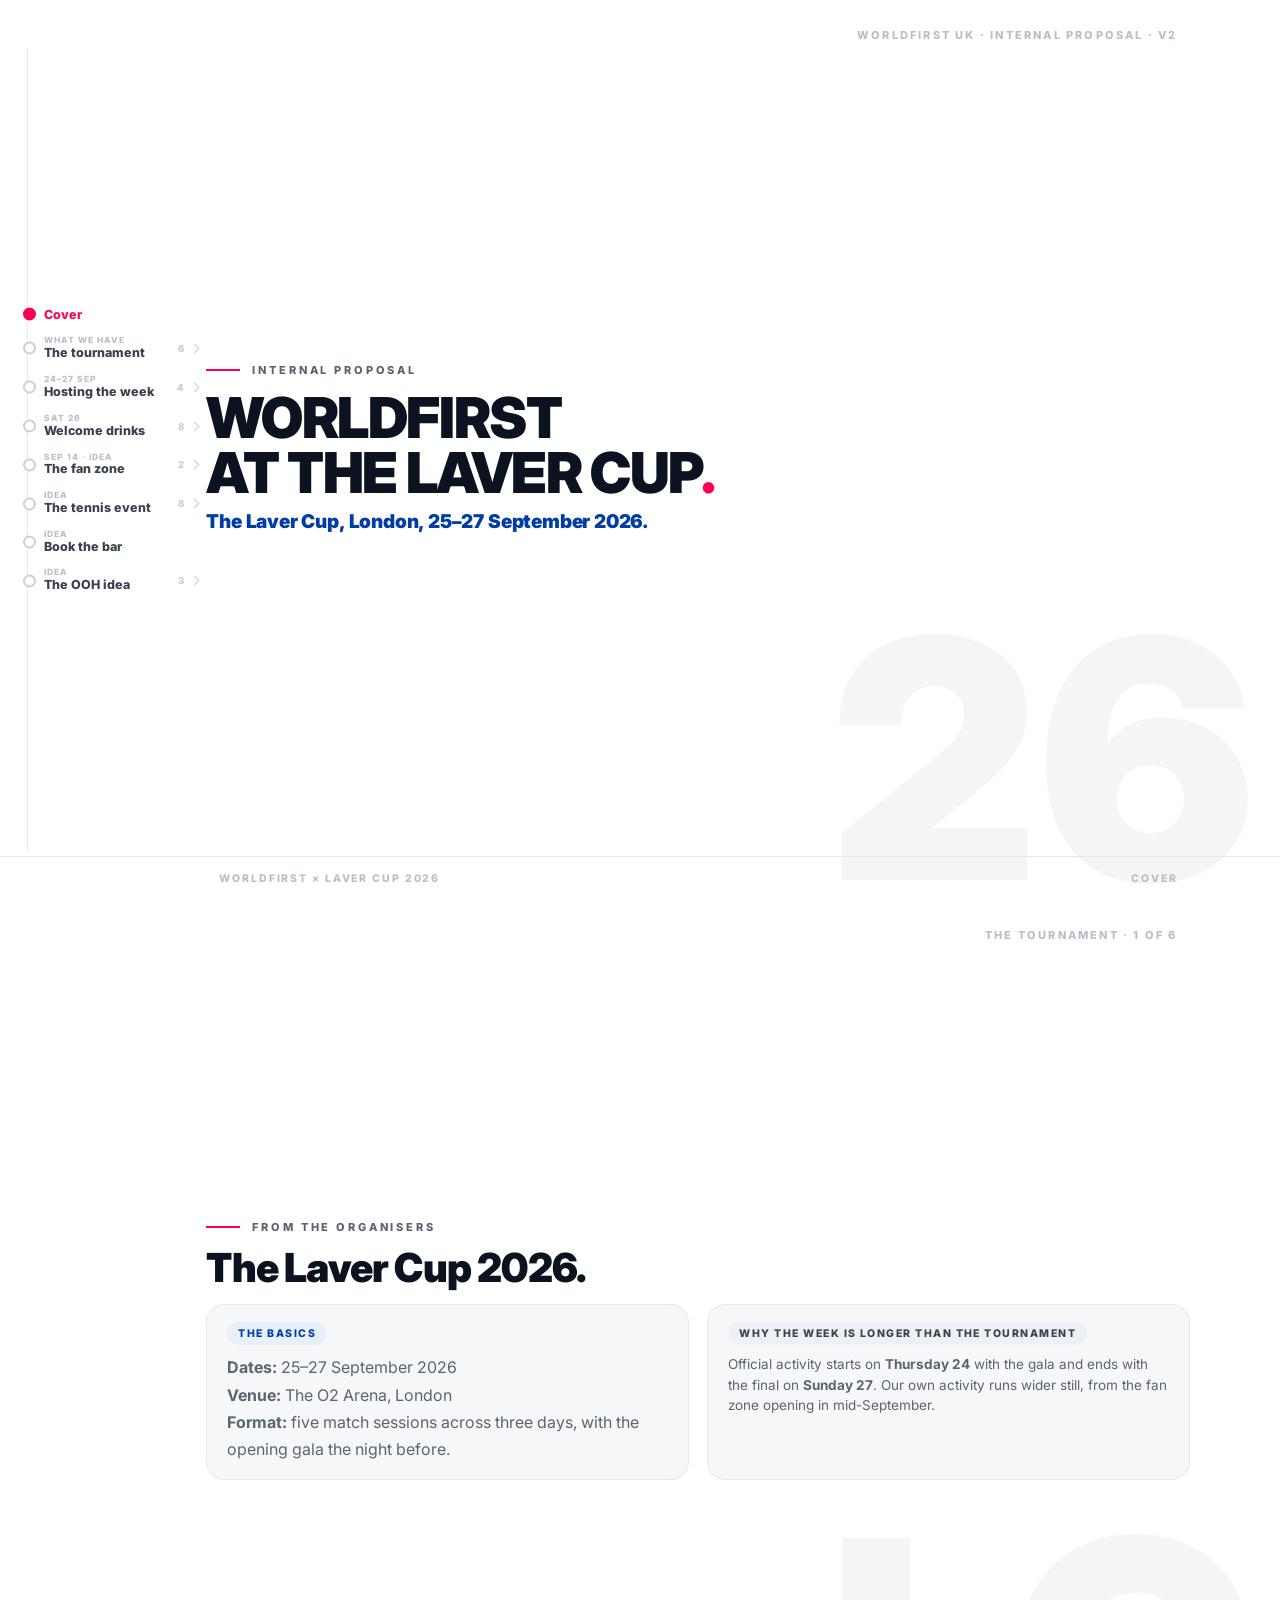
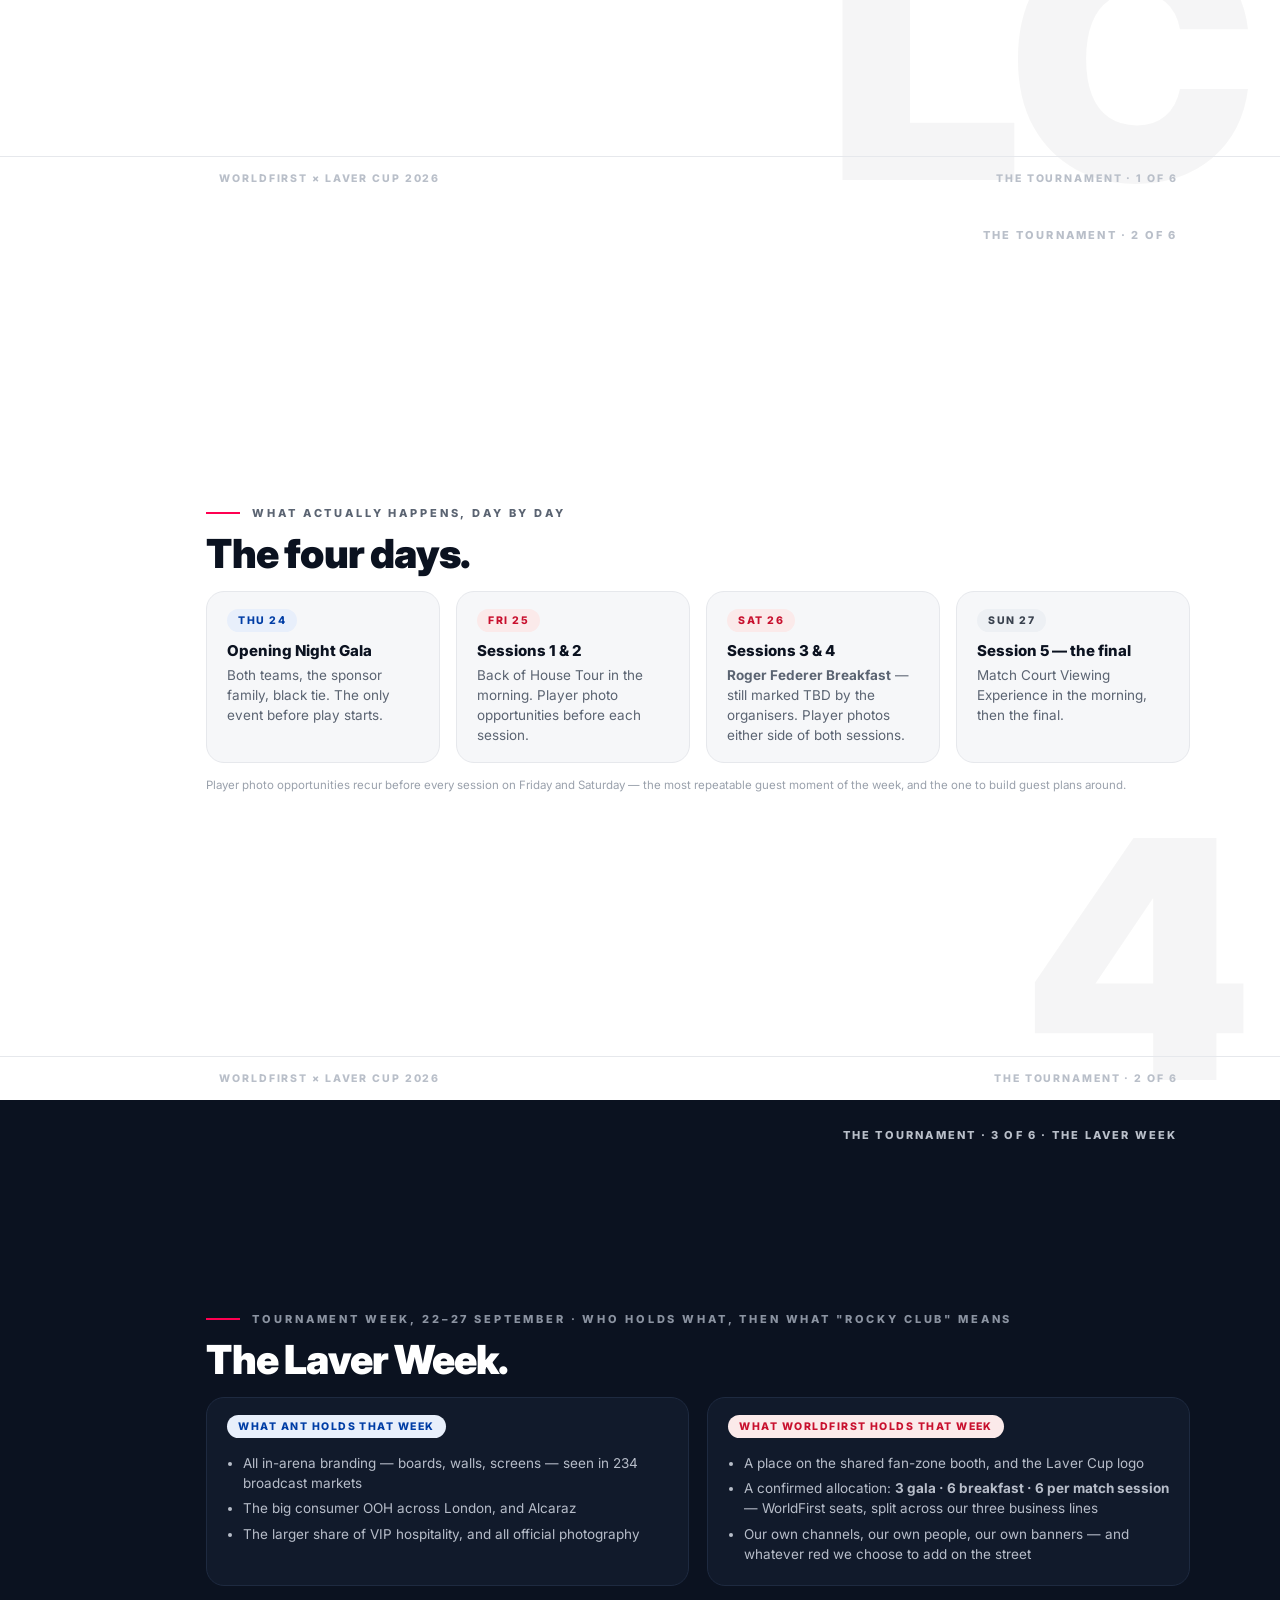
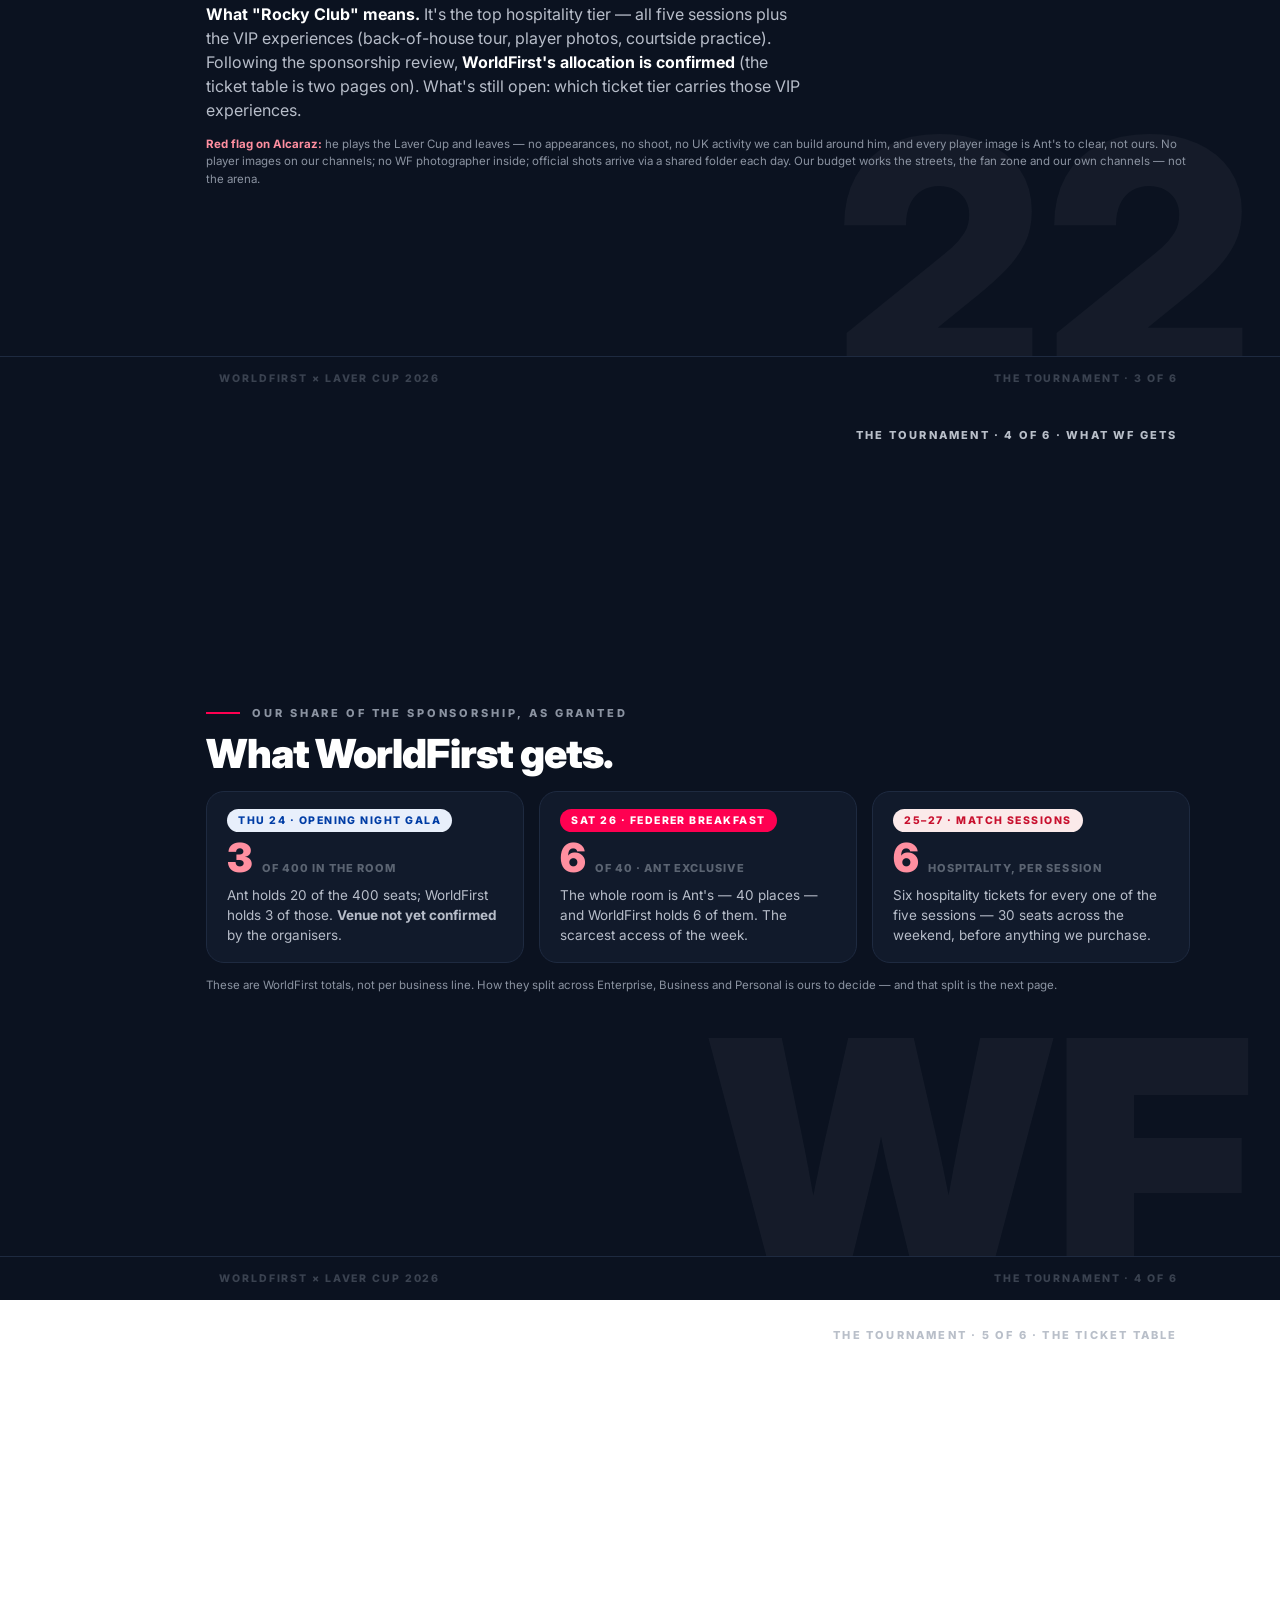
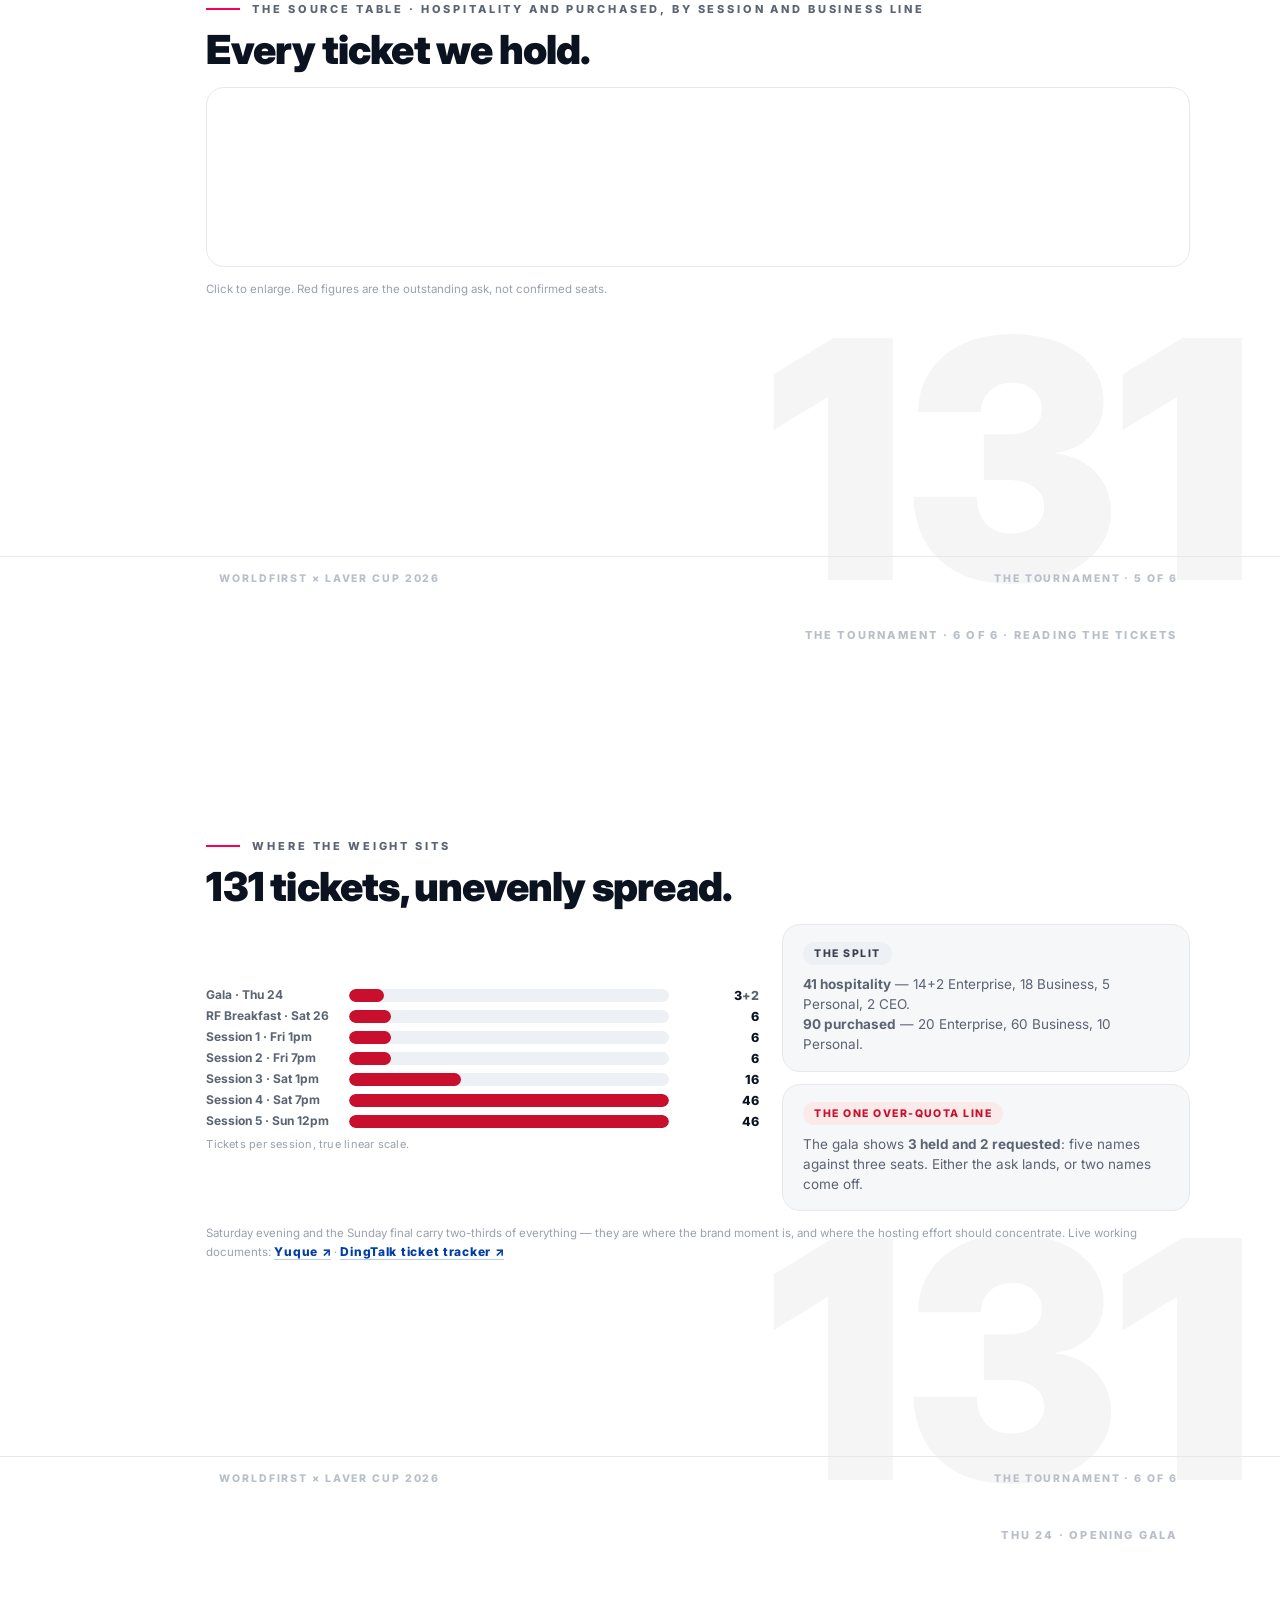
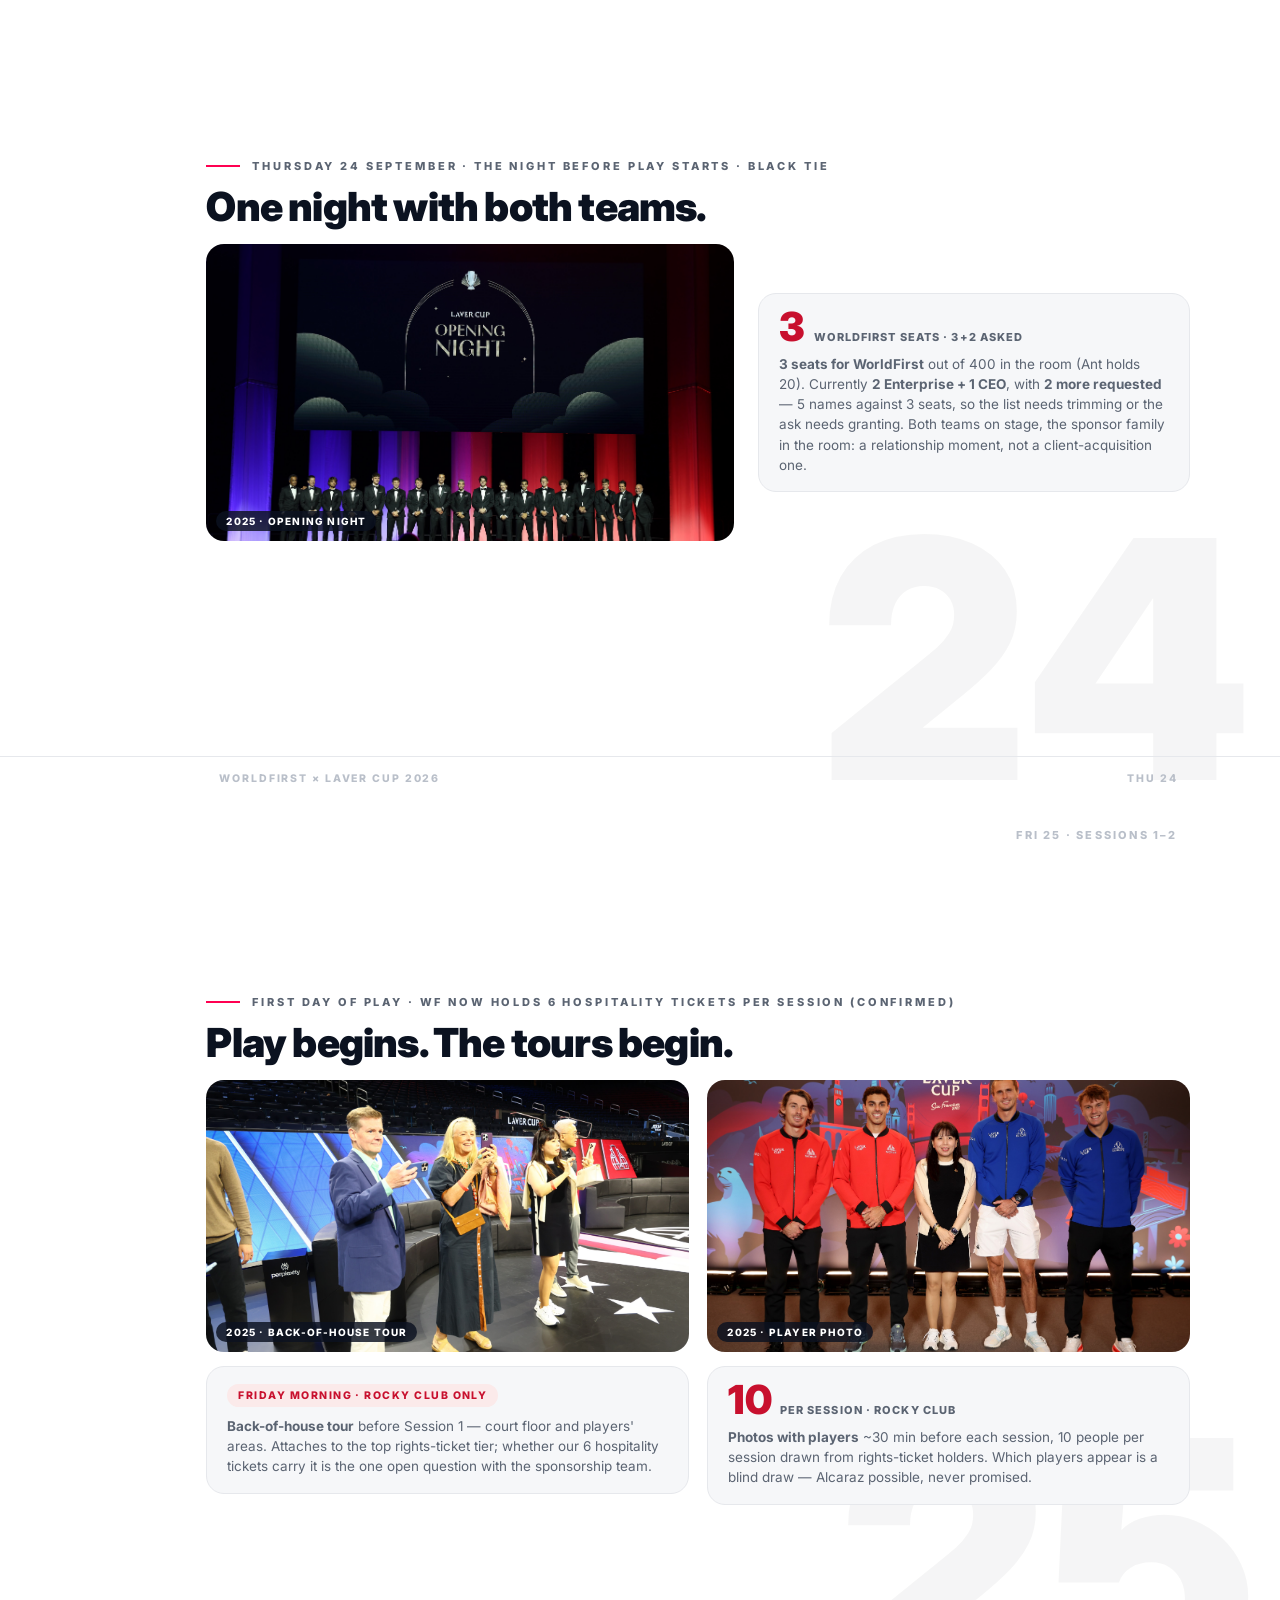
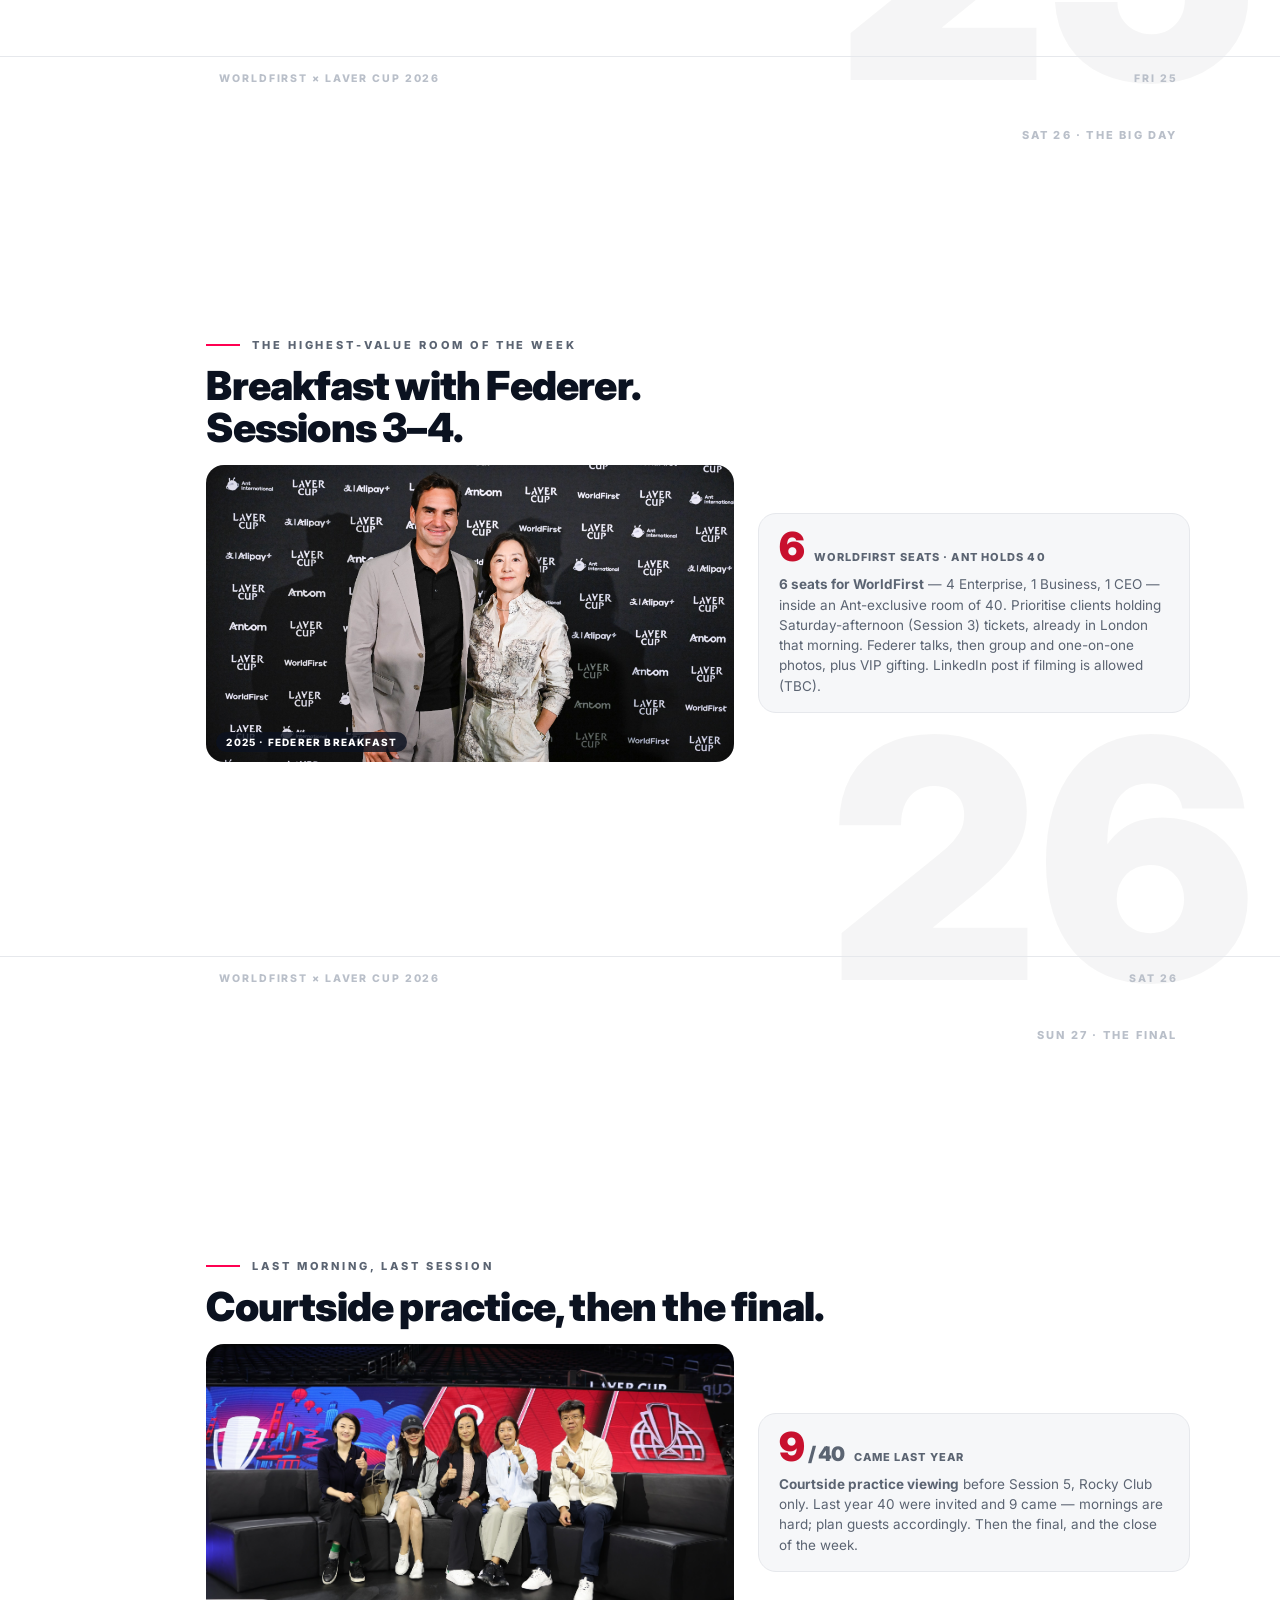
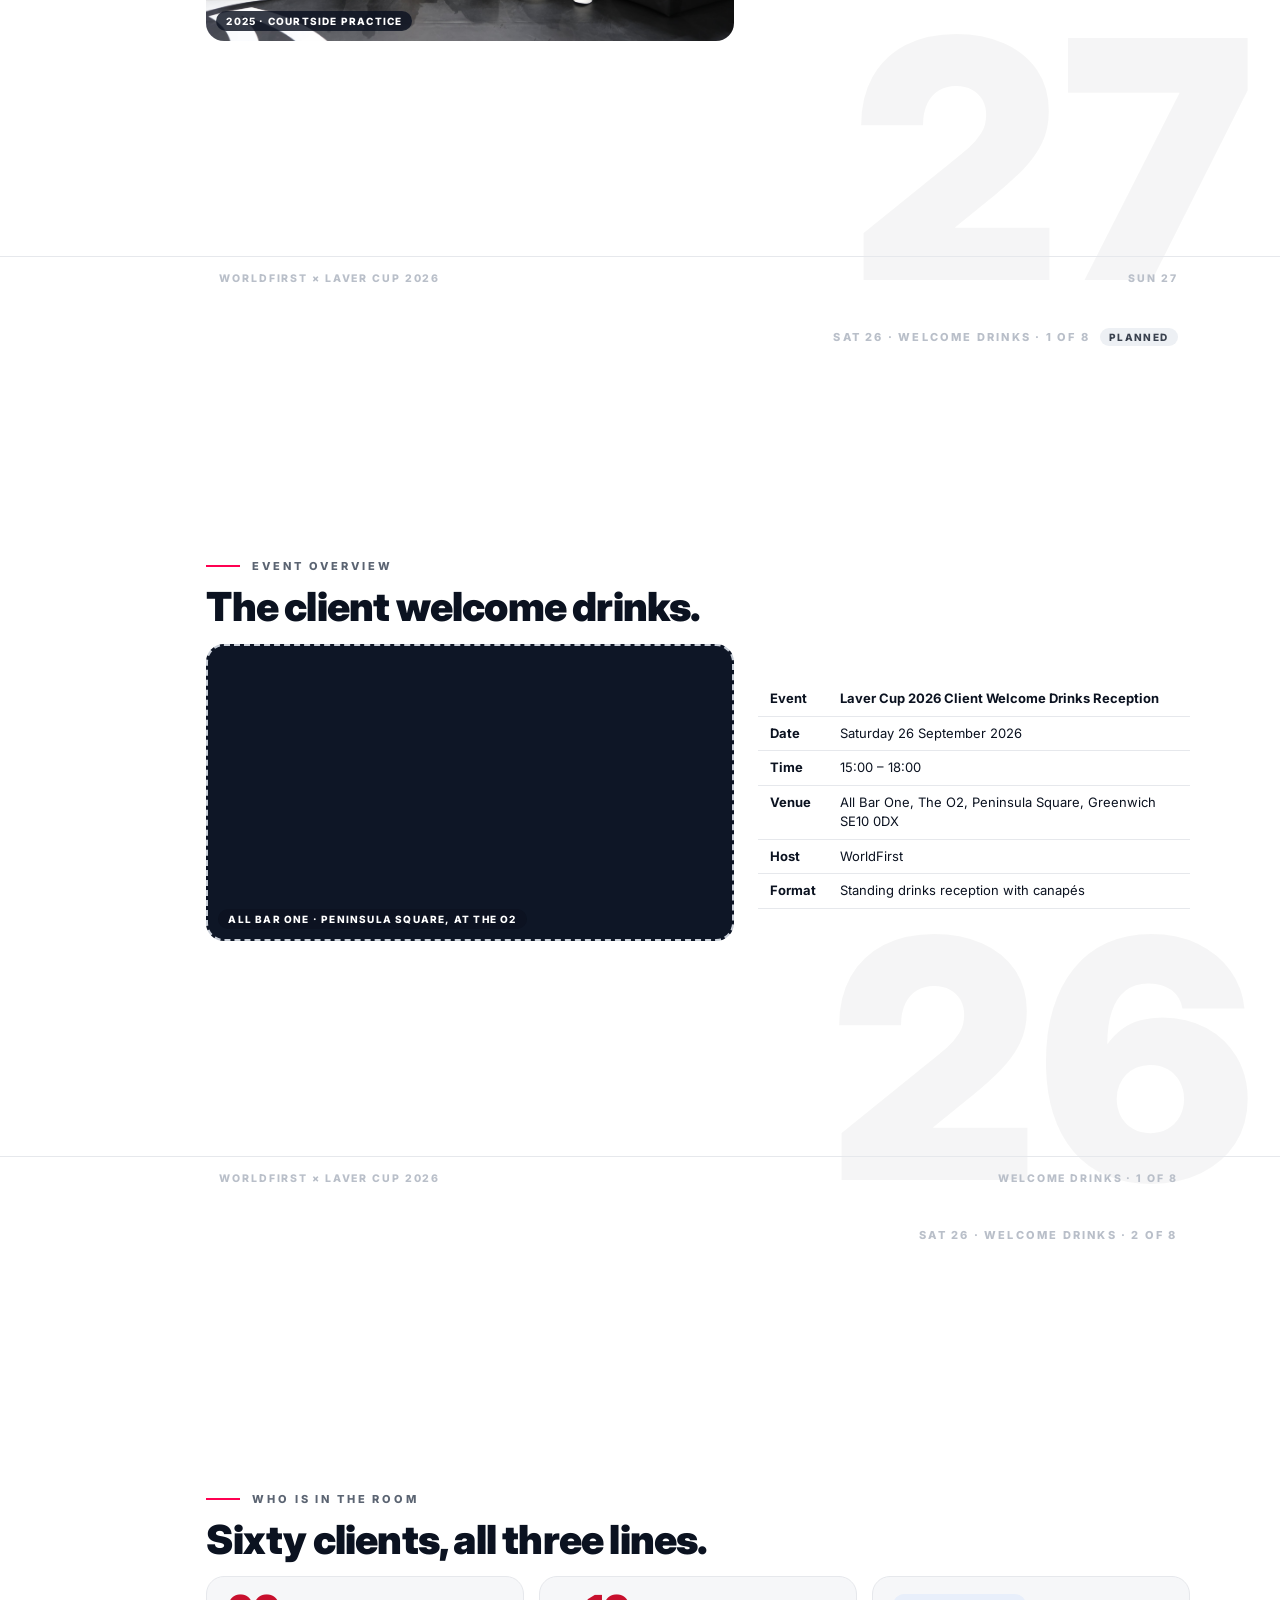
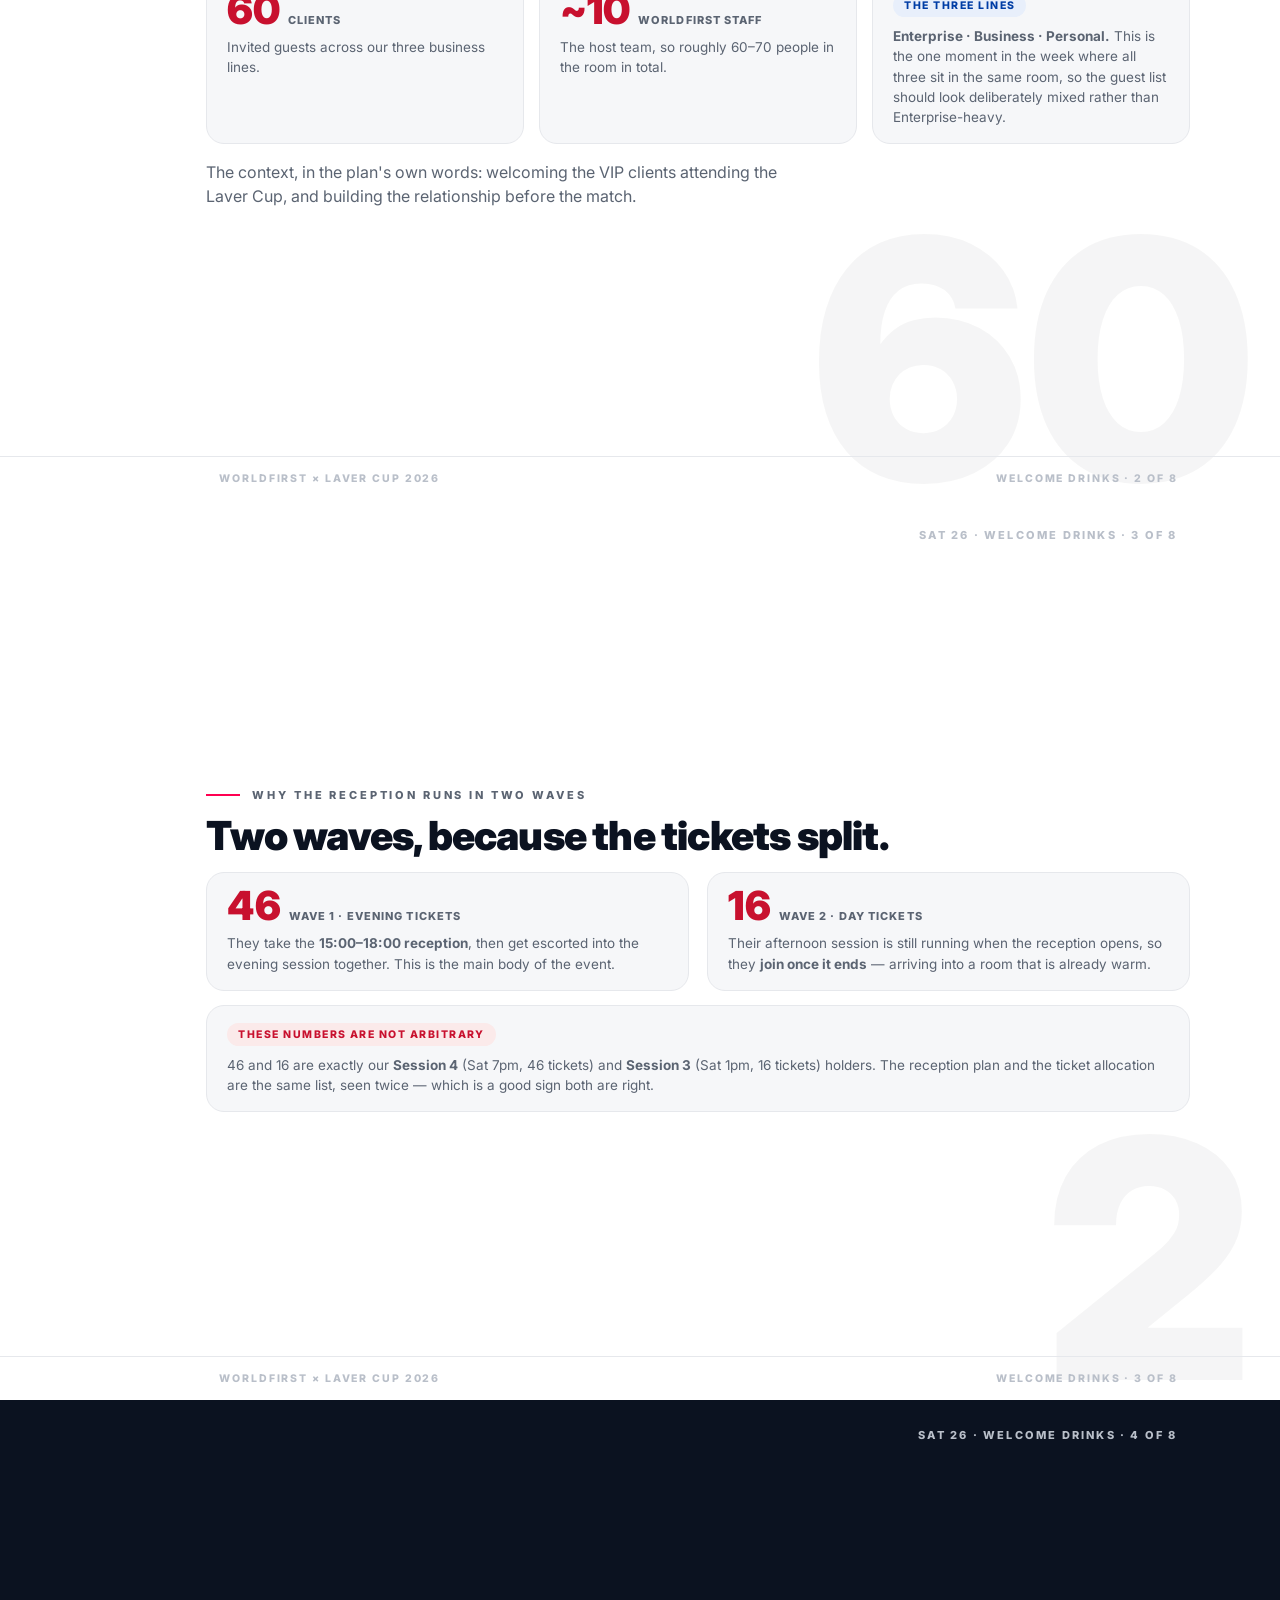
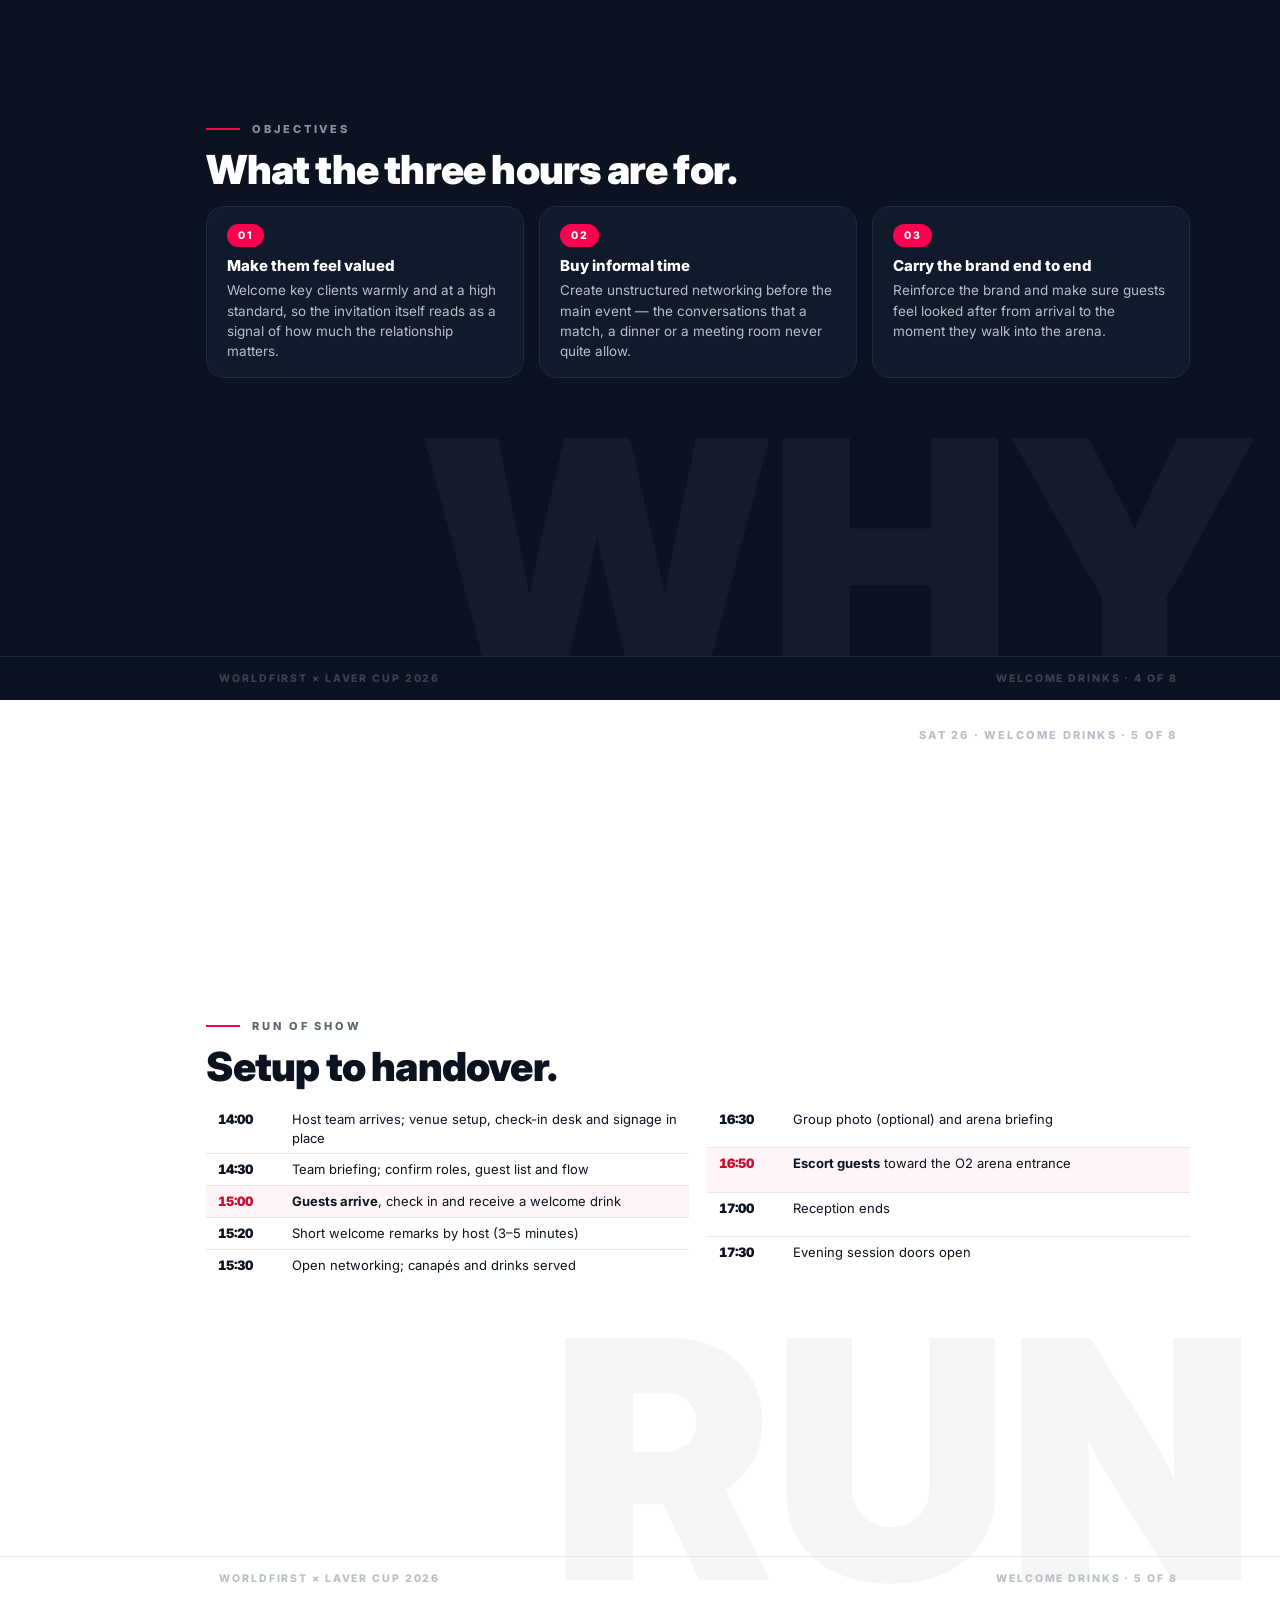
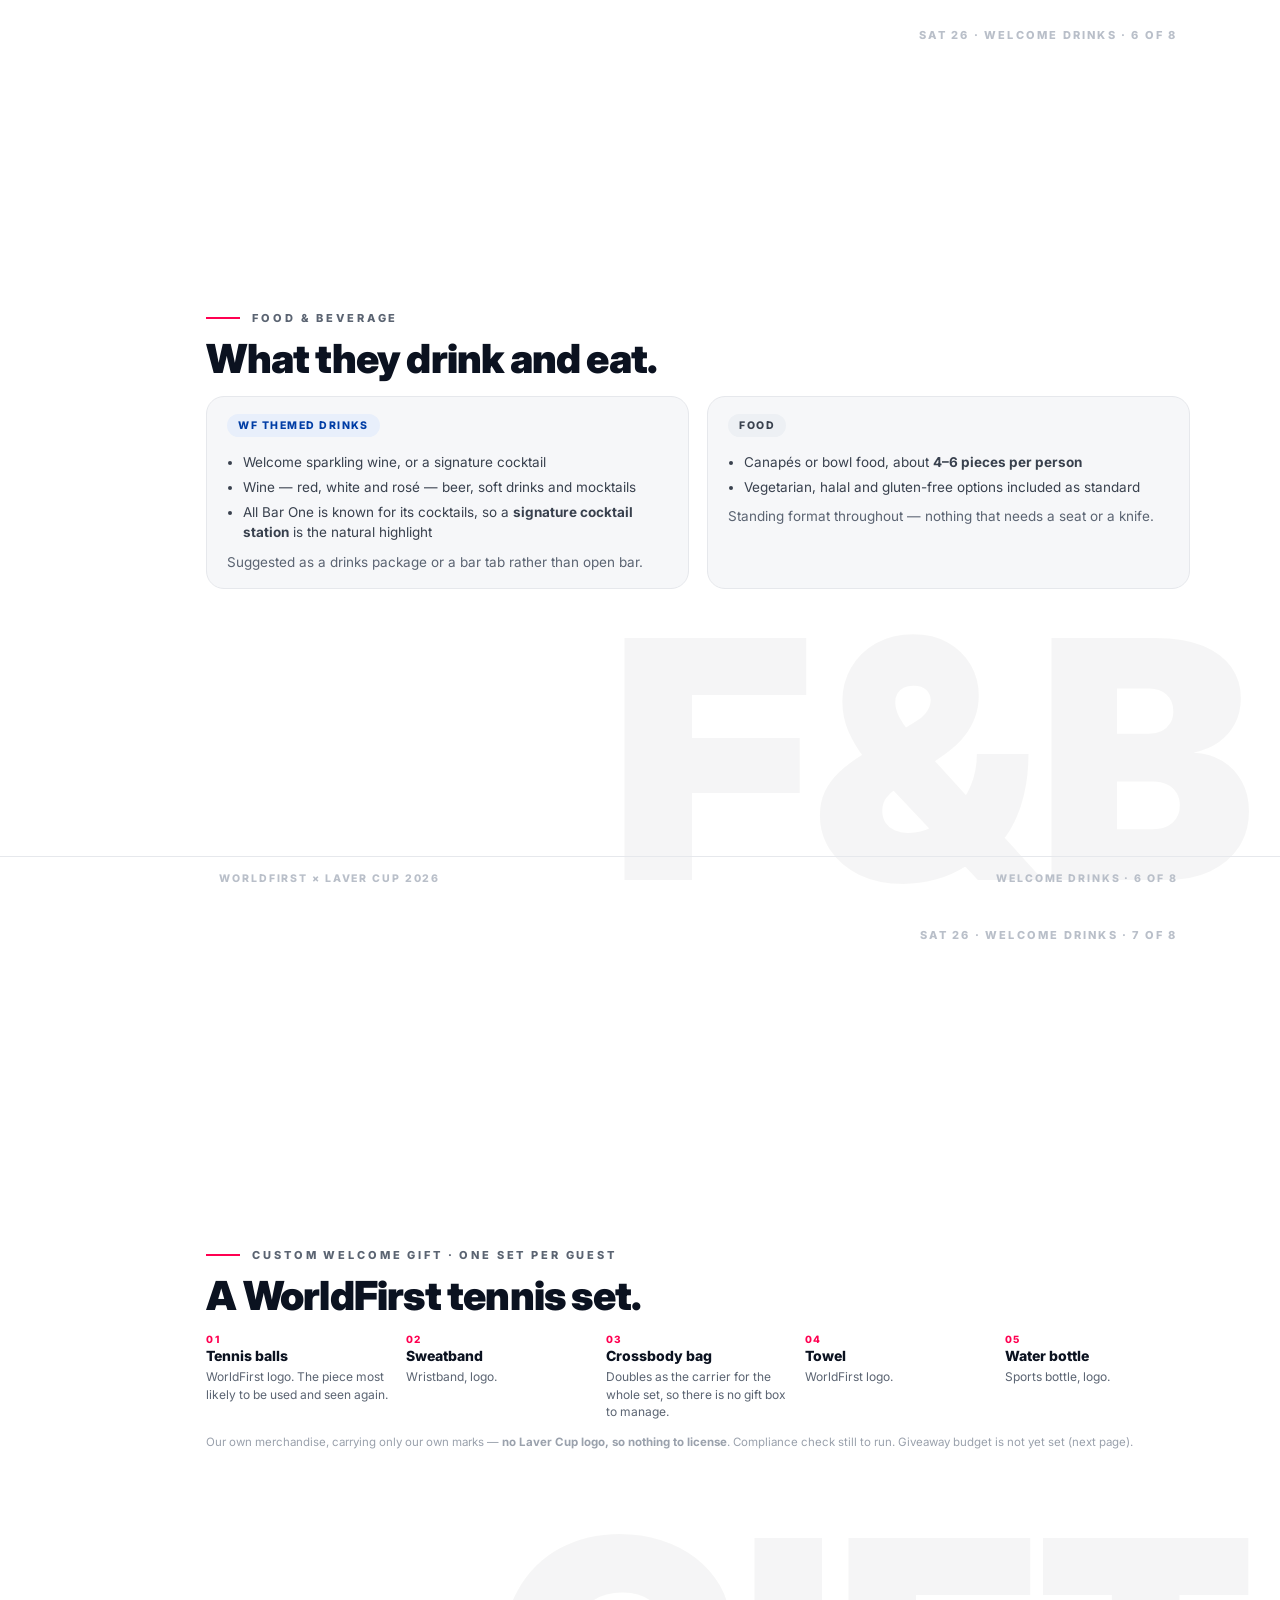
==== commit e254cc69: "v2: remove the agenda grid image from the tournament page The grid duplicated the next page (Day by " ====
--- a/v2.html
+++ b/v2.html
@@ -101,7 +101,7 @@
   <div class="wrap">
     <div class="kicker">From the organisers</div>
     <h2>The Laver Cup 2026.</h2>
-    <div class="grid2" style="align-items:center">
+    <div class="grid2">
       <div class="card">
         <span class="chip blue">The basics</span>
         <p style="font-size:16px;line-height:1.7"><b>Dates:</b> 25–27 September 2026<br><b>Venue:</b> The O2 Arena, London<br><b>Format:</b> five match sessions across three days, with the opening gala the night before.</p>
@@ -111,8 +111,6 @@
         <p>Official activity starts on <b>Thursday 24</b> with the gala and ends with the final on <b>Sunday 27</b>. Our own activity runs wider still, from the fan zone opening in mid-September.</p>
       </div>
     </div>
-    <figure class="pic" style="background:#fff;border:1px solid var(--line);margin-top:16px"><img src="img/lc-agenda.png" alt="Official Laver Cup 2026 agenda, 24 to 27 September" width="1000" height="192" onerror="this.closest('figure').classList.add('ph');this.style.display='none'"></figure>
-    <p class="foot">The official agenda grid. Click to enlarge.</p>
   </div>
   <div class="strip"><span>WorldFirst × Laver Cup 2026</span><span>THE TOURNAMENT · 1 OF 6</span></div>
 </section>
